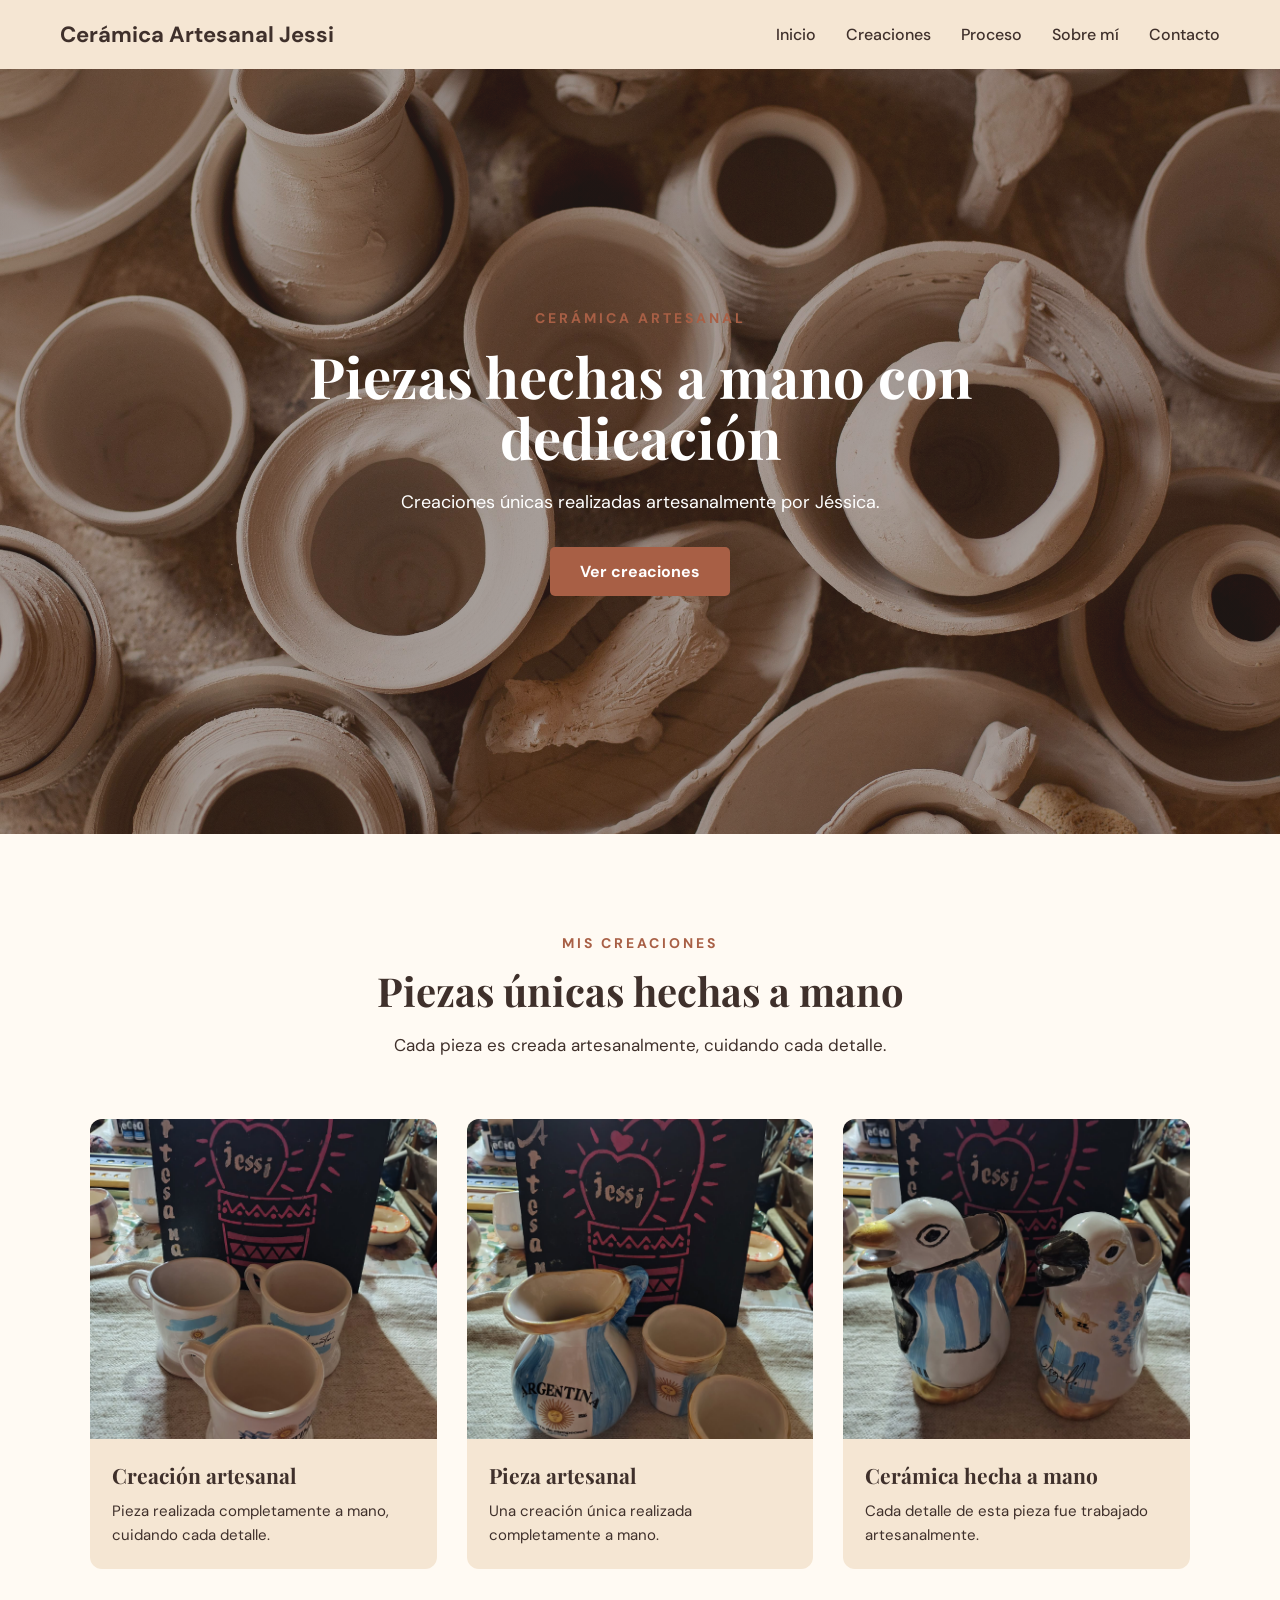
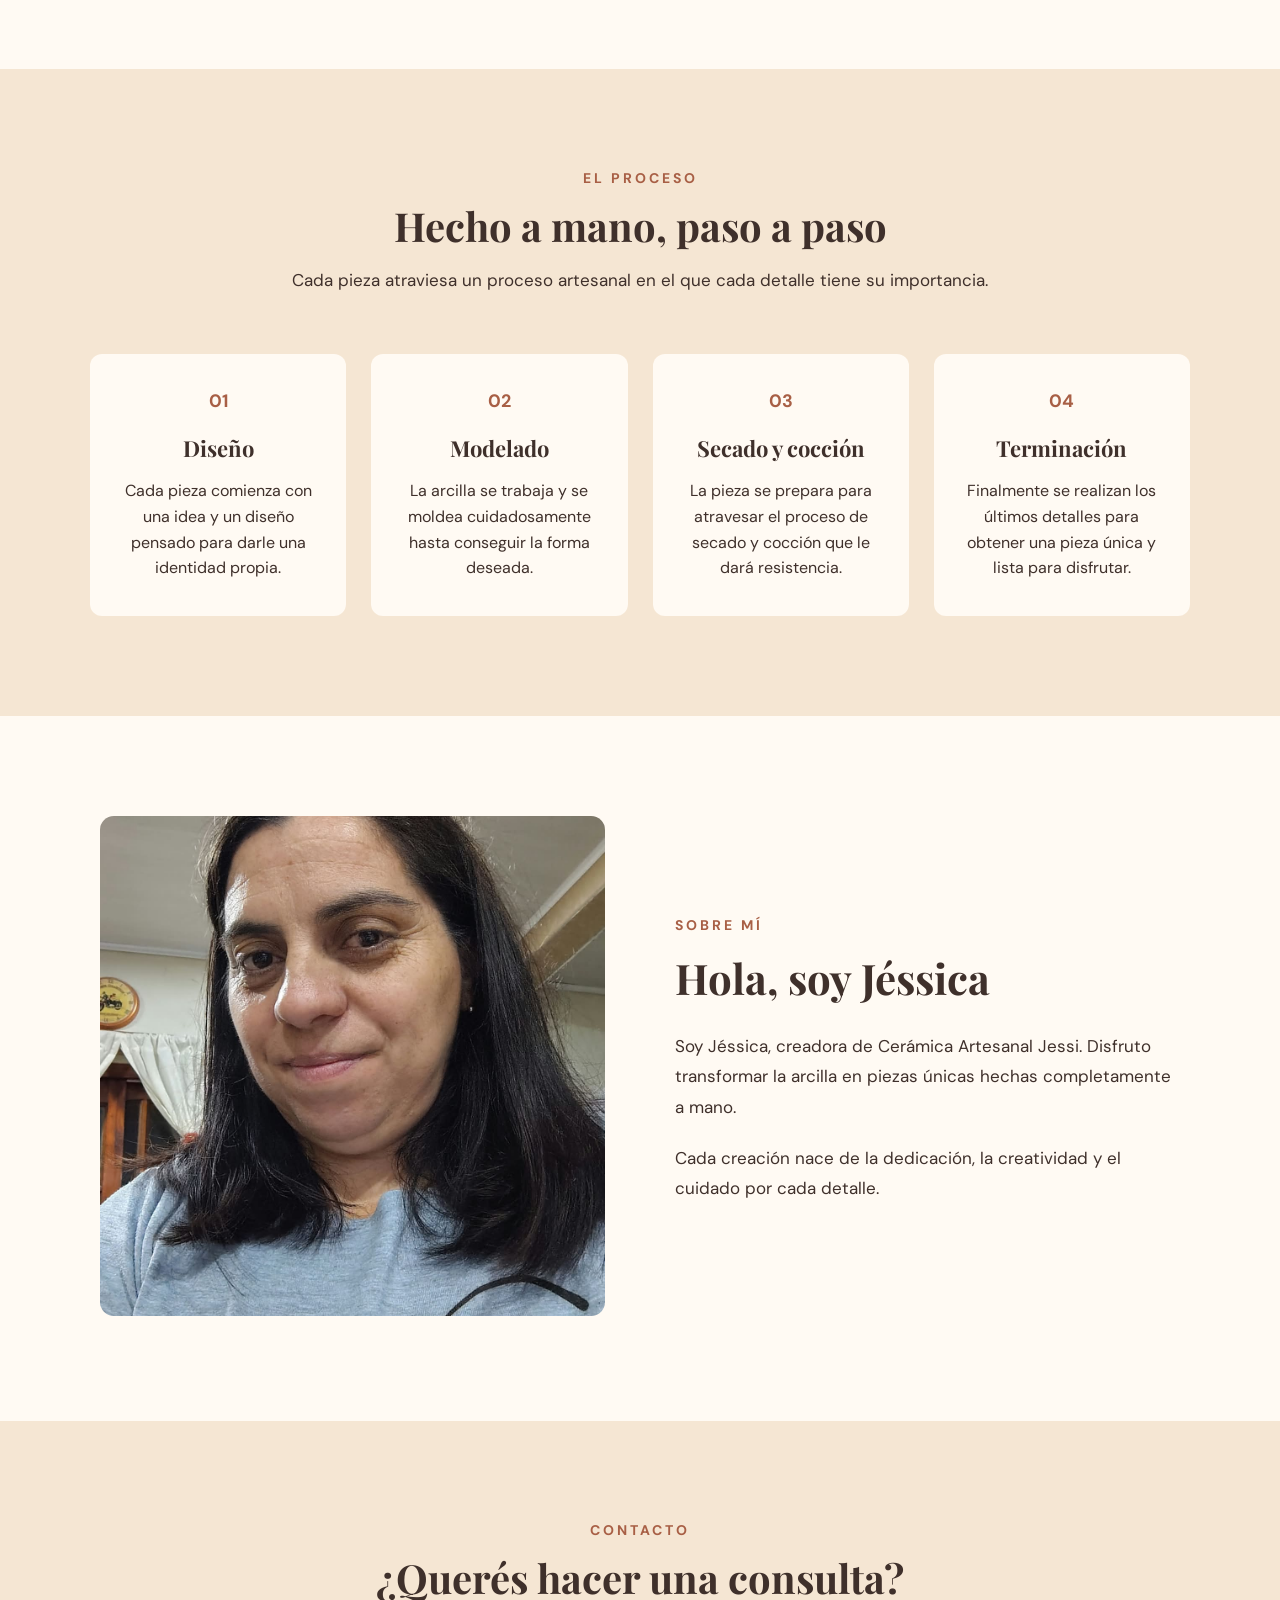
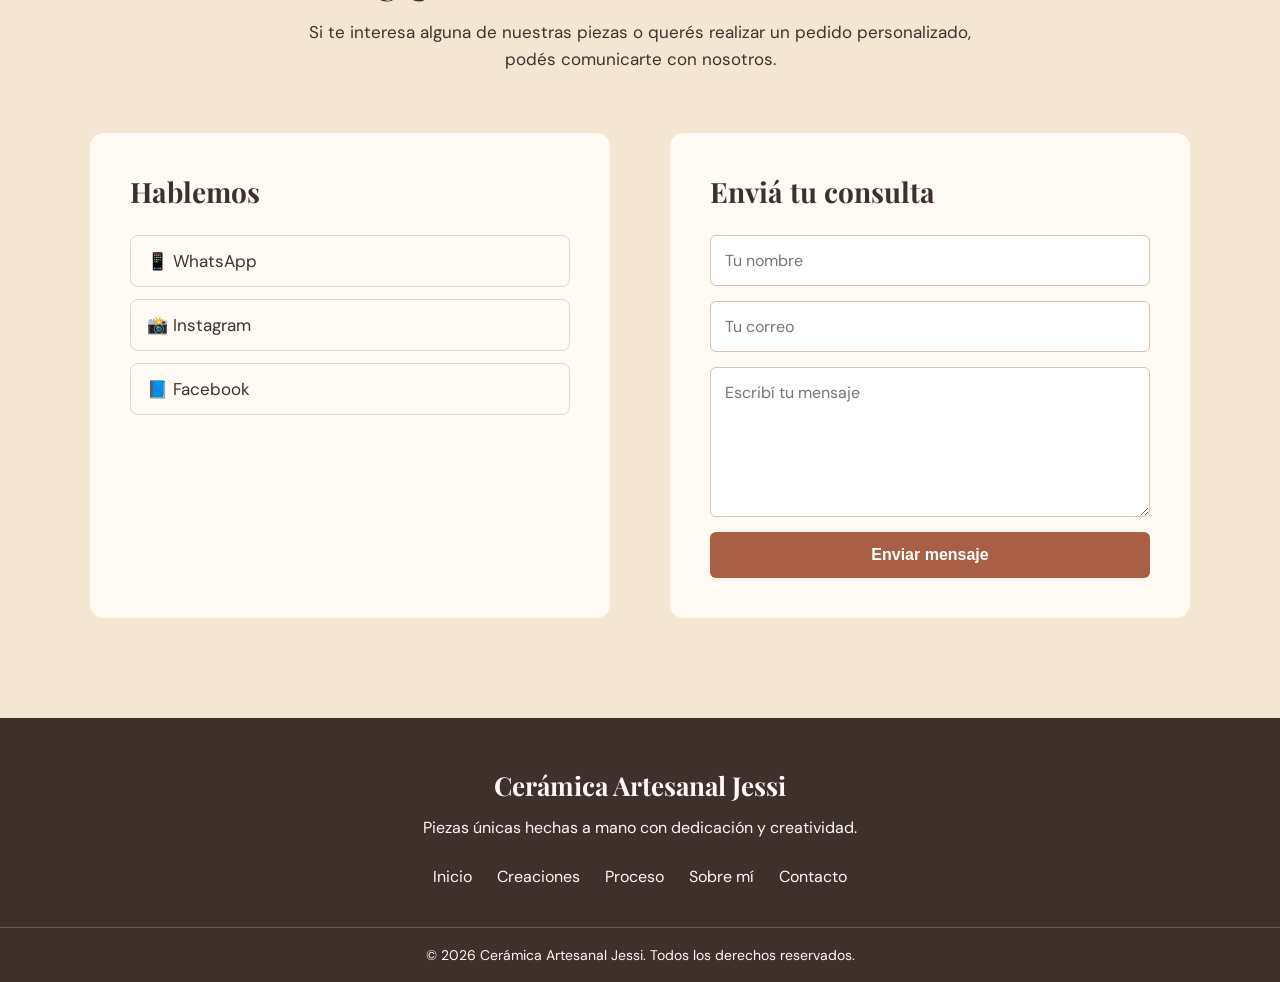
==== index.html @ 4b943cff "Primer commit: Estructura inicial del proyecto" ====
<!DOCTYPE html>
<html lang="es">
<head>
    <meta charset="UTF-8">
    <meta name="viewport" content="width=device-width, initial-scale=1.0">
    <title>Cerámica Artesanal Jessi</title>
    <link rel="preconnect" href="https://fonts.googleapis.com">
    <link rel="preconnect" href="https://fonts.gstatic.com" crossorigin>
    <link href="https://fonts.googleapis.com/css2?family=DM+Sans:wght@400;500;600;700&family=Playfair+Display:wght@500;600;700&display=swap" rel="stylesheet">
    <link rel="stylesheet" href="css/style.css">
</head>

<body>
    <nav>
    <div class="logo">
        Cerámica Artesanal Jessi
    </div>

    <button class="menu-toggle" aria-label="Abrir menú">
    ☰
</button>

    <ul>
        <li><a href="#inicio">Inicio</a></li>
        <li><a href="#creaciones">Creaciones</a></li>
        <li><a href="#proceso">Proceso</a></li>
        <li><a href="#sobre-mi">Sobre mí</a></li>
        <li><a href="#contacto">Contacto</a></li>
    </ul>
</nav>

<section id="inicio" class="hero">

    <div class="hero-contenido">
        <p class="subtitulo">CERÁMICA ARTESANAL</p>

        <h1>Piezas hechas a mano con dedicación</h1>

        <p>
            Creaciones únicas realizadas artesanalmente por Jéssica.
        </p>

        <a href="creaciones.html" class="boton">Ver creaciones</a>
    </div>

</section>


<section id="creaciones" class="creaciones">

    <div class="seccion-titulo">
        <p class="subtitulo">MIS CREACIONES</p>
        <h2>Piezas únicas hechas a mano</h2>
        <p>
            Cada pieza es creada artesanalmente, cuidando cada detalle.
        </p>
    </div>

    <div class="galeria">

        <div class="pieza">
            <img src="img/pieza1.jpg" alt="Creación artesanal de cerámica">

        <div class="pieza-info">
            <h3>Creación artesanal</h3>

            <p>
                Pieza realizada completamente a mano,
                cuidando cada detalle.
            </p>
        </div>
    </div>

        <div class="pieza">
            <img src="img/pieza2.jpg" alt="Pieza de cerámica artesanal">

        <div class="pieza-info">
            <h3>Pieza artesanal</h3>

            <p>
                Una creación única realizada completamente a mano.
            </p>
        </div>
    </div>

        <div class="pieza">
            <img src="img/pieza3.jpg" alt="Cerámica hecha a mano">

        <div class="pieza-info">
            <h3>Cerámica hecha a mano</h3>

            <p>
                Cada detalle de esta pieza fue trabajado artesanalmente.
            </p>
        </div>
    </div>

</section>


<section id="proceso" class="proceso">

    <div class="seccion-titulo">
        <p class="subtitulo">EL PROCESO</p>
        <h2>Hecho a mano, paso a paso</h2>
        <p>
            Cada pieza atraviesa un proceso artesanal en el que
            cada detalle tiene su importancia.
        </p>
    </div>

    <div class="pasos">

        <div class="paso">
            <span>01</span>
            <h3>Diseño</h3>
            <p>
                Cada pieza comienza con una idea y un diseño pensado
                para darle una identidad propia.
            </p>
        </div>

        <div class="paso">
            <span>02</span>
            <h3>Modelado</h3>
            <p>
                La arcilla se trabaja y se moldea cuidadosamente
                hasta conseguir la forma deseada.
            </p>
        </div>

        <div class="paso">
            <span>03</span>
            <h3>Secado y cocción</h3>
            <p>
                La pieza se prepara para atravesar el proceso de
                secado y cocción que le dará resistencia.
            </p>
        </div>

        <div class="paso">
            <span>04</span>
            <h3>Terminación</h3>
            <p>
                Finalmente se realizan los últimos detalles para
                obtener una pieza única y lista para disfrutar.
            </p>
        </div>

    </div>

</section>


<section id="sobre-mi" class="sobre-mi">

    <div class="sobre-mi-imagen">
        <img src="img/perfil-jessica.jpg" alt="Jéssica, creadora de Cerámica Artesanal Jessi">
    </div>

    <div class="sobre-mi-contenido">
        <p class="subtitulo">SOBRE MÍ</p>

        <h2>Hola, soy Jéssica</h2>

        <p>
            Soy Jéssica, creadora de Cerámica Artesanal Jessi.
            Disfruto transformar la arcilla en piezas únicas hechas
            completamente a mano.
        </p>

        <p>
            Cada creación nace de la dedicación, la creatividad y
            el cuidado por cada detalle.
        </p>
    </div>

</section>


<section id="contacto" class="contacto">

<div class="seccion-titulo">
    <p class="subtitulo">CONTACTO</p>

    <h2>¿Querés hacer una consulta?</h2>

    <p>
        Si te interesa alguna de nuestras piezas o querés
        realizar un pedido personalizado, podés comunicarte
        con nosotros.
    </p>
</div>

<div class="contacto-contenido">

    <div class="contacto-info">

        <h3>Hablemos</h3>

        <a href="https://wa.me/541155888108" target="_blank" class="contacto-enlace">
        📱 WhatsApp
    </a>

    <a href="https://www.instagram.com/ceramica_artesanal_jessi/" target="_blank" class="contacto-enlace">
        📸 Instagram
    </a>

    <a href="https://www.facebook.com/jessica.romero.37604303" target="_blank" class="contacto-enlace">
        📘 Facebook
    </a>
</div>

    <div class="contacto-formulario">

        <h3>Enviá tu consulta</h3>

        <form id="formulario-contacto">

        <input
            type="text"
            id="nombre"
            placeholder="Tu nombre"
            required
        >

        <input
            type="email"
            id="correo"
            placeholder="Tu correo"
            required
        >

        <textarea
            id="mensaje"
            placeholder="Escribí tu mensaje"
            required
        ></textarea>

        <button type="submit">Enviar mensaje</button>

    </form>

    </div>

</div>

</section>


<footer>

<div class="footer-contenido">

    <h3>Cerámica Artesanal Jessi</h3>

    <p>
        Piezas únicas hechas a mano con dedicación y creatividad.
    </p>

    <div class="footer-links">
    <a href="#inicio">Inicio</a>
    <a href="#creaciones">Creaciones</a>
    <a href="#proceso">Proceso</a>
    <a href="#sobre-mi">Sobre mí</a>
    <a href="#contacto">Contacto</a>
    </div>


</div>

<div class="footer-final">
    <p>© 2026 Cerámica Artesanal Jessi. Todos los derechos reservados.</p>
</div>

</footer>

<script src="js/script.js"></script>

</body>
</html>
---- css/style.css ----
* {
  margin: 0;
  padding: 0;
  box-sizing: border-box;
  }

html {
scroll-behavior: smooth;
}

body {
font-family: "DM Sans", sans-serif;
h1,
h2,
h3 {
    font-family: "Playfair Display", serif;
}
background-color: #FFFAF3;
color: #3F302B;
}

nav {
width: 100%;
padding: 20px 60px;

display: flex;
justify-content: space-between;
align-items: center;

background-color: #F5E6D3;

}

.logo {
font-size: 22px;
font-weight: bold;
}

nav ul {
display: flex;
gap: 30px;
list-style: none;
}

nav a {
text-decoration: none;
color: #3F302B;
font-weight: 500;
}

nav a:hover {
color: #A85F45;
}

.hero {
min-height: 85vh;

display: flex;
align-items: center;
justify-content: center;

text-align: center;

padding: 40px 20px;

background-color: #F5E6D3;

background-image: linear-gradient(
rgba(63, 48, 43, 0.45),
rgba(63, 48, 43, 0.45)
), url("../img/hero.jpg");

background-size: cover;
background-position: center;
background-repeat: no-repeat;

color: white;


}

.hero-contenido {
max-width: 750px;
}

.hero .subtitulo {
font-size: 14px;
letter-spacing: 3px;
font-weight: bold;
color: #A85F45;
margin-bottom: 15px;
}

.hero h1 {
font-size: 56px;
line-height: 1.1;
margin-bottom: 20px;
}

.hero p {
font-size: 18px;
line-height: 1.6;
margin-bottom: 30px;
}

.boton {
    display: inline-block;

    padding: 14px 30px;

    background-color: #A85F45;
    color: white;

    text-decoration: none;
    font-weight: bold;

    border-radius: 5px;

    transition: transform 0.3s ease, background-color 0.3s ease;
}

.boton:hover {
    background-color: #6F5145;
    transform: translateY(-3px);
}

.boton:hover {
background-color: #6F5145;
}

.creaciones {
padding: 100px 60px;
background-color: #FFFAF3;
}

.seccion-titulo {
text-align: center;
max-width: 700px;
margin: 0 auto 60px;
}

.seccion-titulo .subtitulo {
font-size: 14px;
letter-spacing: 3px;
font-weight: bold;
color: #A85F45;
margin-bottom: 12px;
}

.seccion-titulo h2 {
font-size: 40px;
margin-bottom: 15px;
}

.seccion-titulo > p:last-child {
font-size: 17px;
line-height: 1.6;
}

.galeria {
display: grid;
grid-template-columns: repeat(3, 1fr);
gap: 30px;
max-width: 1100px;
margin: 0 auto;
}

.pieza {
    background-color: #F5E6D3;
    border-radius: 12px;
    overflow: hidden;
    transition: transform 0.3s ease, box-shadow 0.3s ease;
}

.pieza:hover {
    transform: translateY(-8px);
    box-shadow: 0 15px 30px rgba(63, 48, 43, 0.15);
}

.pieza img {
    width: 100%;
    height: 320px;
    object-fit: cover;
    display: block;
    transition: transform 0.5s ease;
}

.pieza:hover img {
    transform: scale(1.05);
}

.pieza-info {
    padding: 22px;
}

.pieza-info h3 {
    font-size: 21px;
    margin-bottom: 10px;
}

.pieza-info p {
    font-size: 15px;
    line-height: 1.6;
    margin: 0;
}

.proceso {
padding: 100px 60px;
background-color: #F5E6D3;
}

.pasos {
max-width: 1100px;
margin: 0 auto;

display: grid;
grid-template-columns: repeat(4, 1fr);
gap: 25px;

}

.paso {
background-color: #FFFAF3;
padding: 35px 25px;
border-radius: 12px;

text-align: center;

transition: transform 0.3s ease;

}

.paso:hover {
transform: translateY(-8px);
}

.paso span {
display: block;

font-size: 18px;
font-weight: bold;

color: #A85F45;

margin-bottom: 20px;

}

.paso h3 {
font-size: 22px;
margin-bottom: 15px;
}

.paso p {
font-size: 16px;
line-height: 1.6;
}

.sobre-mi {
padding: 100px 60px;

display: grid;
grid-template-columns: 1fr 1fr;
gap: 70px;

align-items: center;

max-width: 1200px;
margin: 0 auto;

}

.sobre-mi-imagen img {
width: 100%;
height: 500px;

object-fit: cover;

border-radius: 14px;

}

.sobre-mi-contenido {
max-width: 550px;
}

.sobre-mi-contenido .subtitulo {
font-size: 14px;
letter-spacing: 3px;
font-weight: bold;
color: #A85F45;

margin-bottom: 12px;

}

.sobre-mi-contenido h2 {
font-size: 42px;
margin-bottom: 25px;
}

.sobre-mi-contenido p {
font-size: 17px;
line-height: 1.8;
margin-bottom: 20px;
}

.contacto {
padding: 100px 60px;
background-color: #F5E6D3;
}

.contacto-contenido {
max-width: 1100px;
margin: 0 auto;

display: grid;
grid-template-columns: 1fr 1fr;
gap: 60px;

}

.contacto-info,
.contacto-formulario {
background-color: #FFFAF3;
padding: 40px;
border-radius: 14px;
}

.contacto-info h3,
.contacto-formulario h3 {
font-size: 28px;
margin-bottom: 25px;
}

.contacto-info p {
font-size: 17px;
margin-bottom: 18px;
}

.contacto-formulario form {
display: flex;
flex-direction: column;
gap: 15px;
}

.contacto-formulario input,
.contacto-formulario textarea {
width: 100%;
padding: 14px;

border: 1px solid #D8C2AD;
border-radius: 6px;

font-family: inherit;
font-size: 16px;

background-color: white;

}

.contacto-formulario textarea {
min-height: 150px;
resize: vertical;
}

.contacto-formulario button {
padding: 14px;

border: none;
border-radius: 6px;

background-color: #A85F45;
color: white;

font-size: 16px;
font-weight: bold;

cursor: pointer;

transition: 0.3s;

}

.contacto-formulario button:hover {
background-color: #6F5145;
}

.contacto-enlace {
    display: block;

    padding: 14px 16px;
    margin-bottom: 12px;

    border: 1px solid #E5D5C5;
    border-radius: 8px;

    color: #3F302B;
    text-decoration: none;
    font-size: 17px;

    transition: transform 0.3s ease, background-color 0.3s ease;
}

.contacto-enlace:hover {
    background-color: #F5E6D3;
    transform: translateX(5px);
}

.contacto-formulario input:focus,
.contacto-formulario textarea:focus {
    outline: none;
    border-color: #A85F45;
    box-shadow: 0 0 0 3px rgba(168, 95, 69, 0.12);
}

.contacto-formulario button {
    width: 100%;
}

footer {
background-color: #3F302B;
color: #FFFAF3;
padding-top: 50px;
}

.footer-contenido {
max-width: 1100px;
margin: 0 auto;
padding: 0 30px 40px;

text-align: center;

}

.footer-contenido h3 {
font-size: 26px;
margin-bottom: 12px;
}

.footer-contenido > p {
font-size: 16px;
line-height: 1.6;
margin-bottom: 25px;
}

.footer-links {
display: flex;
justify-content: center;
gap: 25px;
flex-wrap: wrap;
}

.footer-links a {
color: #FFFAF3;
text-decoration: none;
transition: 0.3s;
}

.footer-links a:hover {
color: #D8A18B;
}

.footer-final {
text-align: center;
padding: 18px;
border-top: 1px solid rgba(255, 250, 243, 0.2);
}

.footer-final p {
font-size: 14px;
}

.visor {
    position: fixed;
    top: 0;
    left: 0;

    width: 100%;
    height: 100%;

    background-color: rgba(0, 0, 0, 0.85);

    display: flex;
    align-items: center;
    justify-content: center;

    padding: 40px;

    z-index: 9999;

    cursor: pointer;
}

.visor img {
    max-width: 90%;
    max-height: 90%;

    object-fit: contain;

    border-radius: 10px;
}

/* ==============================
   RESPONSIVE
   ============================== */

@media (max-width: 900px) {

    nav {
        padding: 20px 30px;
    }

    nav ul {
        gap: 18px;
    }

    .categorias-creaciones {
    grid-template-columns: 1fr;
}

    .galeria {
        grid-template-columns: repeat(2, 1fr);
    }

    .pasos {
        grid-template-columns: repeat(2, 1fr);
    }

    .sobre-mi {
        grid-template-columns: 1fr;
        gap: 40px;
    }

    .sobre-mi-imagen img {
        height: 400px;
    }

    .contacto-contenido {
        grid-template-columns: 1fr;
    }

}

.menu-toggle {
    display: none;
}

@media (max-width: 600px) {

    nav {
    display: flex;
    flex-wrap: wrap;
    flex-direction: row;

    justify-content: space-between;
    align-items: center;

    gap: 0;

    padding: 20px;
}

nav ul {
    display: none;

    width: 100%;

    flex-direction: column;
    align-items: center;

    gap: 18px;

    padding-top: 20px;
}

nav ul.menu-abierto {
    display: flex;
}

    nav a {
        font-size: 14px;
    }

    .logo {
    font-size: 18px;
    white-space: nowrap;
    }

    .hero {
        min-height: 80vh;
        padding: 30px 20px;
    }

    .hero h1 {
        font-size: 40px;
    }

    .hero p {
        font-size: 16px;
    }

    .creaciones,
    .proceso,
    .sobre-mi,
    .contacto {
        padding: 70px 20px;
    }

    .seccion-titulo h2 {
        font-size: 32px;
    }

    .galeria {
        grid-template-columns: 1fr;
    }

    .pasos {
        grid-template-columns: 1fr;
    }

    .pieza img {
        height: 280px;
    }

    .sobre-mi-imagen img {
        height: 350px;
    }

    .contacto-info,
    .contacto-formulario {
        padding: 30px 25px;
    }

    .footer-links {
        gap: 15px;
    }

    .menu-toggle {
    display: block;

    background: none;
    border: none;

    font-size: 28px;
    color: #3F302B;

    cursor: pointer;
    }

    .menu-toggle {
    display: block;
}

    .creaciones-principal {
    padding: 70px 20px;
}

.categoria-imagen {
    height: 240px;
}

.categoria-contenido h2 {
    font-size: 24px;
}

}

.pieza,
.paso,
.sobre-mi-imagen,
.sobre-mi-contenido,
.contacto-info,
.contacto-formulario {
    opacity: 0;
    transform: translateY(30px);
    transition: opacity 0.7s ease, transform 0.7s ease;
}

.mostrar {
    opacity: 1;
    transform: translateY(0);
}

.hero-contenido {
    animation: aparecerHero 1s ease-out;
}

@keyframes aparecerHero {
    from {
        opacity: 0;
        transform: translateY(25px);
    }

    to {
        opacity: 1;
        transform: translateY(0);
    }
}

/* ==============================
   PÁGINA DE CREACIONES
   ============================== */

.creaciones-principal {
    padding: 100px 60px;
    min-height: 70vh;
}

.categorias-creaciones {
    max-width: 1100px;
    margin: 0 auto;

    display: grid;
    grid-template-columns: repeat(2, 1fr);
    gap: 30px;
}

.categoria-creacion {
    display: flex;
    flex-direction: column;

    background-color: #F5E6D3;

    border-radius: 14px;
    overflow: hidden;

    text-decoration: none;
    color: #3F302B;

    transition: transform 0.3s ease, box-shadow 0.3s ease;
}

.categoria-creacion:hover {
    transform: translateY(-8px);
    box-shadow: 0 15px 30px rgba(63, 48, 43, 0.15);
}

.categoria-imagen {
    width: 100%;
    height: 280px;
    overflow: hidden;
}

.categoria-imagen img {
    width: 100%;
    height: 100%;

    object-fit: cover;

    display: block;

    transition: transform 0.5s ease;
}

.categoria-creacion:hover .categoria-imagen img {
    transform: scale(1.05);
}

.categoria-contenido {
    padding: 25px;
}

.categoria-contenido h2 {
    font-size: 28px;
    margin-bottom: 12px;
}

.categoria-contenido p {
    font-size: 16px;
    line-height: 1.6;
    margin-bottom: 18px;
}

.categoria-contenido span {
    font-size: 15px;
    font-weight: bold;
    color: #A85F45;
}
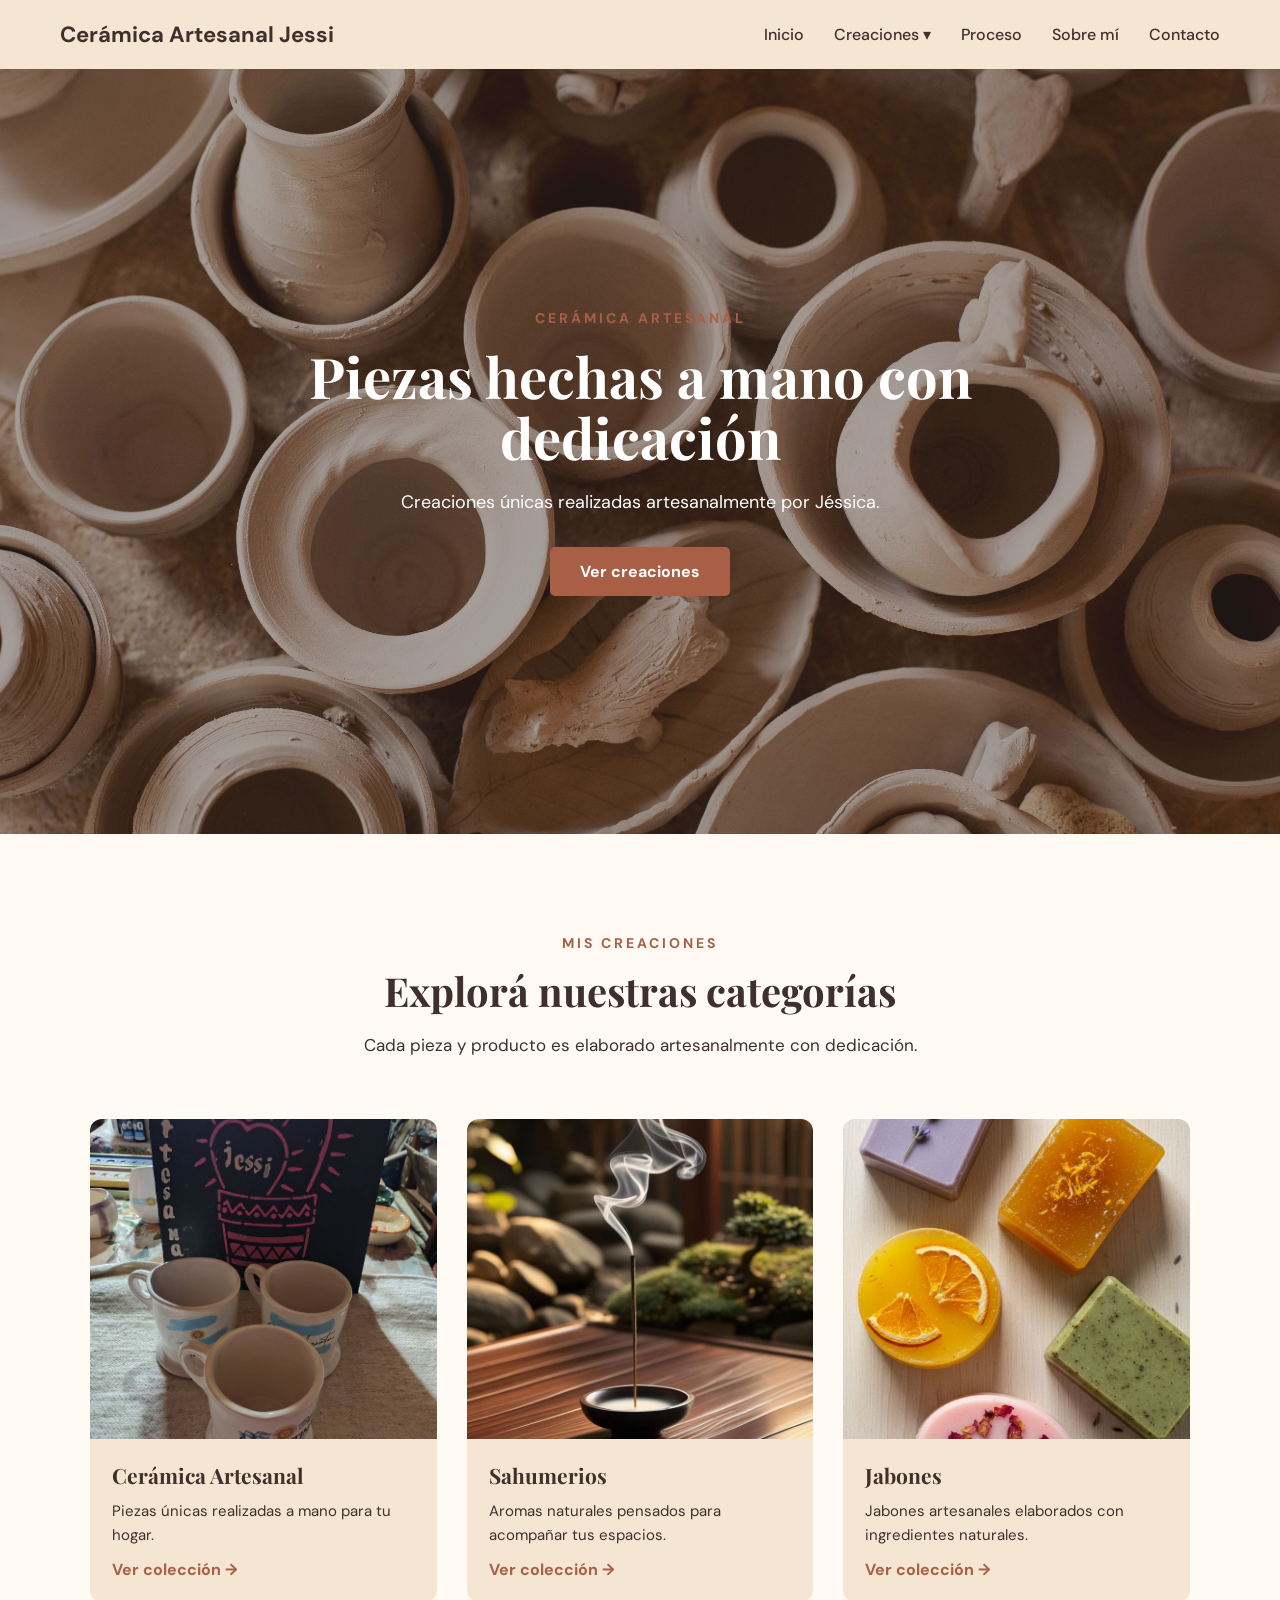
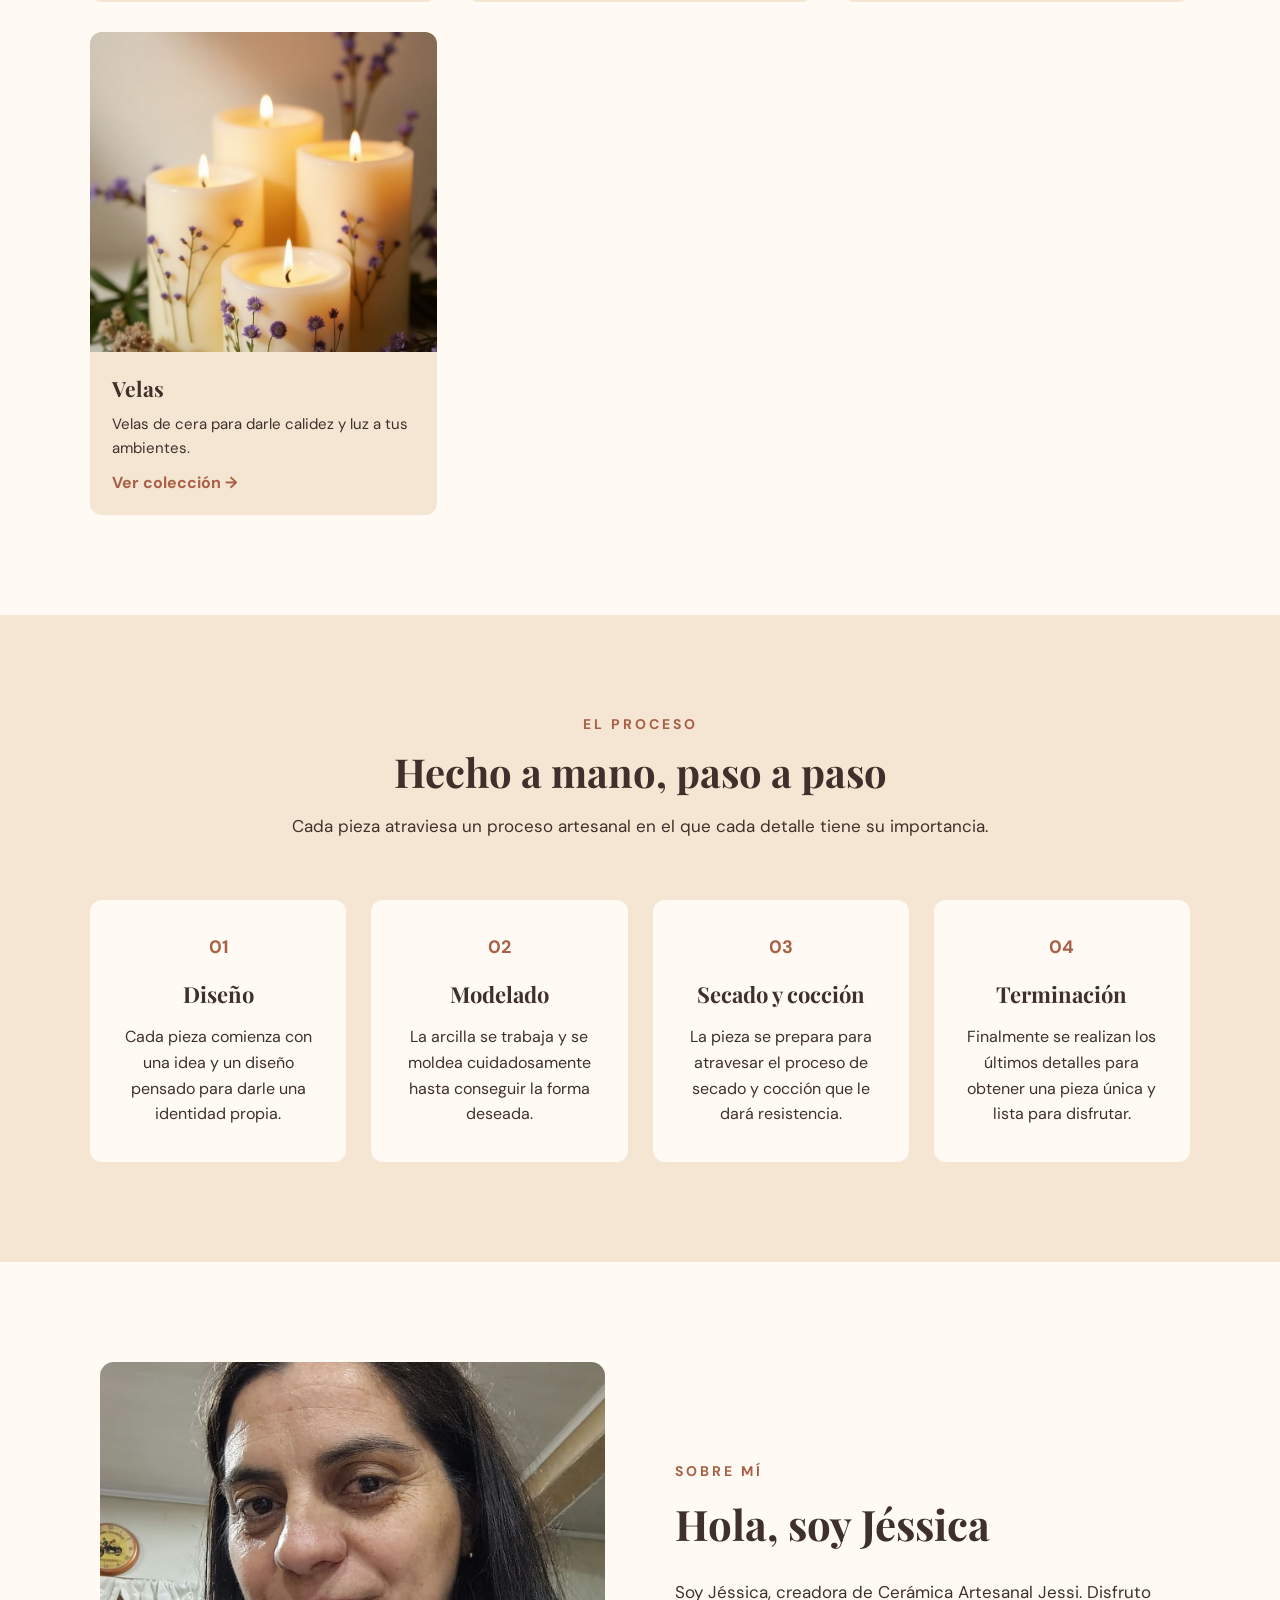
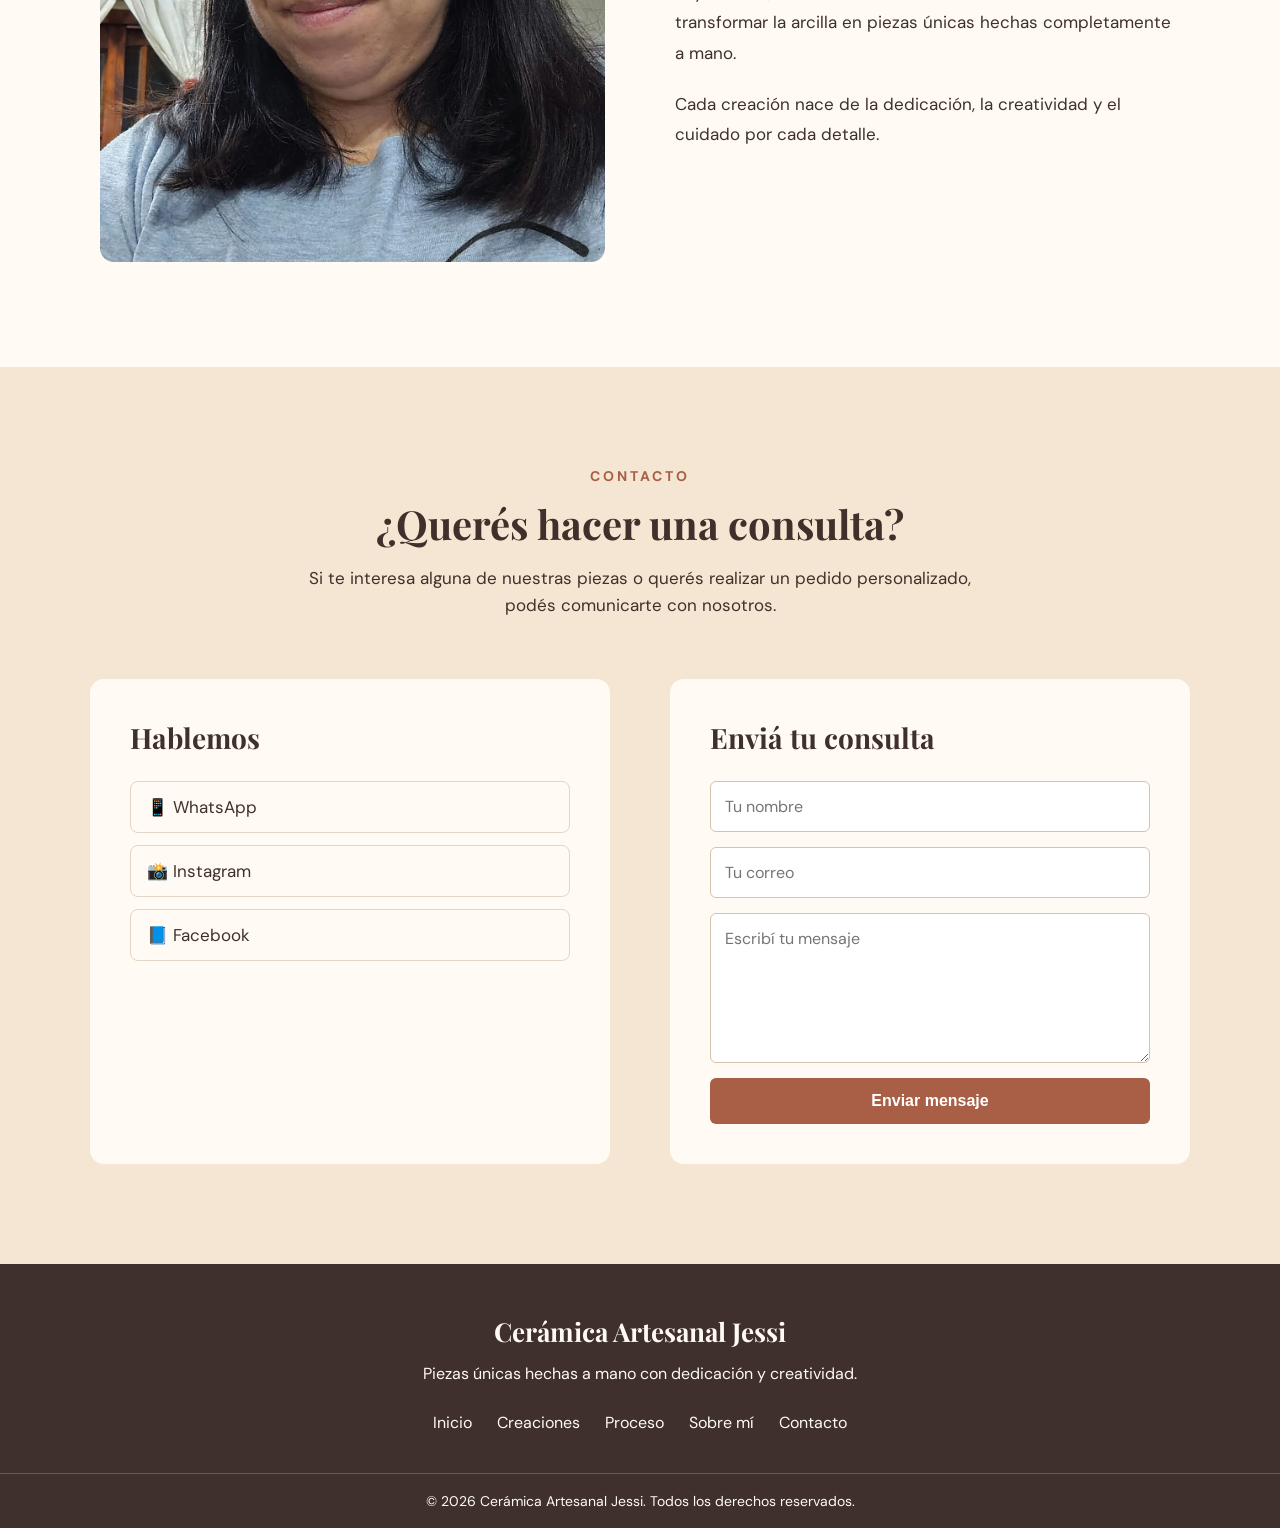
==== commit cd35baf6: "Agregado menu desplegable de creaciones y categorias" ====
--- a/index.html
+++ b/index.html
@@ -17,12 +17,20 @@
     </div>
 
     <button class="menu-toggle" aria-label="Abrir menú">
-    ☰
-</button>
+        ☰
+    </button>
 
     <ul>
         <li><a href="#inicio">Inicio</a></li>
-        <li><a href="#creaciones">Creaciones</a></li>
+        <li class="dropdown">
+            <a href="creaciones.html" class="dropdown-link">Creaciones ▾</a>
+            <ul class="dropdown-menu">
+                <li><a href="ceramica.html">Cerámica</a></li>
+                <li><a href="sahumerios.html">Sahumerios</a></li>
+                <li><a href="jabones.html">Jabones</a></li>
+                <li><a href="velas.html">Velas</a></li>
+            </ul>
+        </li>
         <li><a href="#proceso">Proceso</a></li>
         <li><a href="#sobre-mi">Sobre mí</a></li>
         <li><a href="#contacto">Contacto</a></li>
@@ -50,49 +58,50 @@
 
     <div class="seccion-titulo">
         <p class="subtitulo">MIS CREACIONES</p>
-        <h2>Piezas únicas hechas a mano</h2>
-        <p>
-            Cada pieza es creada artesanalmente, cuidando cada detalle.
+        <h2>Explorá nuestras categorías</h2>
+        <p>
+            Cada pieza y producto es elaborado artesanalmente con dedicación.
         </p>
     </div>
 
     <div class="galeria">
 
         <div class="pieza">
-            <img src="img/pieza1.jpg" alt="Creación artesanal de cerámica">
-
-        <div class="pieza-info">
-            <h3>Creación artesanal</h3>
-
-            <p>
-                Pieza realizada completamente a mano,
-                cuidando cada detalle.
-            </p>
-        </div>
-    </div>
-
-        <div class="pieza">
-            <img src="img/pieza2.jpg" alt="Pieza de cerámica artesanal">
-
-        <div class="pieza-info">
-            <h3>Pieza artesanal</h3>
-
-            <p>
-                Una creación única realizada completamente a mano.
-            </p>
-        </div>
-    </div>
-
-        <div class="pieza">
-            <img src="img/pieza3.jpg" alt="Cerámica hecha a mano">
-
-        <div class="pieza-info">
-            <h3>Cerámica hecha a mano</h3>
-
-            <p>
-                Cada detalle de esta pieza fue trabajado artesanalmente.
-            </p>
-        </div>
+            <img src="img/pieza1.jpg" alt="Cerámica Artesanal">
+            <div class="pieza-info">
+                <h3>Cerámica Artesanal</h3>
+                <p>Piezas únicas realizadas a mano para tu hogar.</p>
+                <a href="ceramica.html" class="boton-categoria">Ver colección →</a>
+            </div>
+        </div>
+
+        <div class="pieza">
+            <img src="img/sahumerio1.jpg" alt="Sahumerios Artesanales">
+            <div class="pieza-info">
+                <h3>Sahumerios</h3>
+                <p>Aromas naturales pensados para acompañar tus espacios.</p>
+                <a href="sahumerios.html" class="boton-categoria">Ver colección →</a>
+            </div>
+        </div>
+
+        <div class="pieza">
+            <img src="img/jabon1.jpg" alt="Jabones Artesanales">
+            <div class="pieza-info">
+                <h3>Jabones</h3>
+                <p>Jabones artesanales elaborados con ingredientes naturales.</p>
+                <a href="jabones.html" class="boton-categoria">Ver colección →</a>
+            </div>
+        </div>
+
+        <div class="pieza">
+            <img src="img/vela1.jpg" alt="Velas Artesanales">
+            <div class="pieza-info">
+                <h3>Velas</h3>
+                <p>Velas de cera para darle calidez y luz a tus ambientes.</p>
+                <a href="velas.html" class="boton-categoria">Ver colección →</a>
+            </div>
+        </div>
+
     </div>
 
 </section>
--- a/css/style.css
+++ b/css/style.css
@@ -776,4 +776,63 @@
     font-size: 15px;
     font-weight: bold;
     color: #A85F45;
+}
+
+/* ==============================
+   MENÚ DESPLEGABLE (DROPDOWN)
+   ============================== */
+
+nav ul li.dropdown {
+    position: relative;
+}
+
+.dropdown-menu {
+    display: none;
+    position: absolute;
+    top: 100%;
+    left: 0;
+    background-color: #F5E6D3;
+    min-width: 170px;
+    box-shadow: 0 8px 16px rgba(63, 48, 43, 0.15);
+    border-radius: 8px;
+    padding: 10px 0;
+    z-index: 1000;
+    flex-direction: column;
+    gap: 0;
+}
+
+.dropdown-menu li {
+    width: 100%;
+}
+
+.dropdown-menu a {
+    display: block;
+    padding: 10px 20px;
+    font-size: 15px;
+    color: #3F302B;
+    transition: background-color 0.2s ease, color 0.2s ease;
+}
+
+.dropdown-menu a:hover {
+    background-color: #EBD5C1;
+    color: #A85F45;
+}
+
+/* Mostrar menú al pasar el mouse (en desktop) */
+nav ul li.dropdown:hover .dropdown-menu {
+    display: flex;
+}
+
+/* Botón ver colección dentro de tarjetas */
+.boton-categoria {
+    display: inline-block;
+    margin-top: 12px;
+    color: #A85F45;
+    font-weight: bold;
+    text-decoration: none;
+    transition: color 0.3s ease;
+}
+
+.boton-categoria:hover {
+    color: #6F5145;
 }
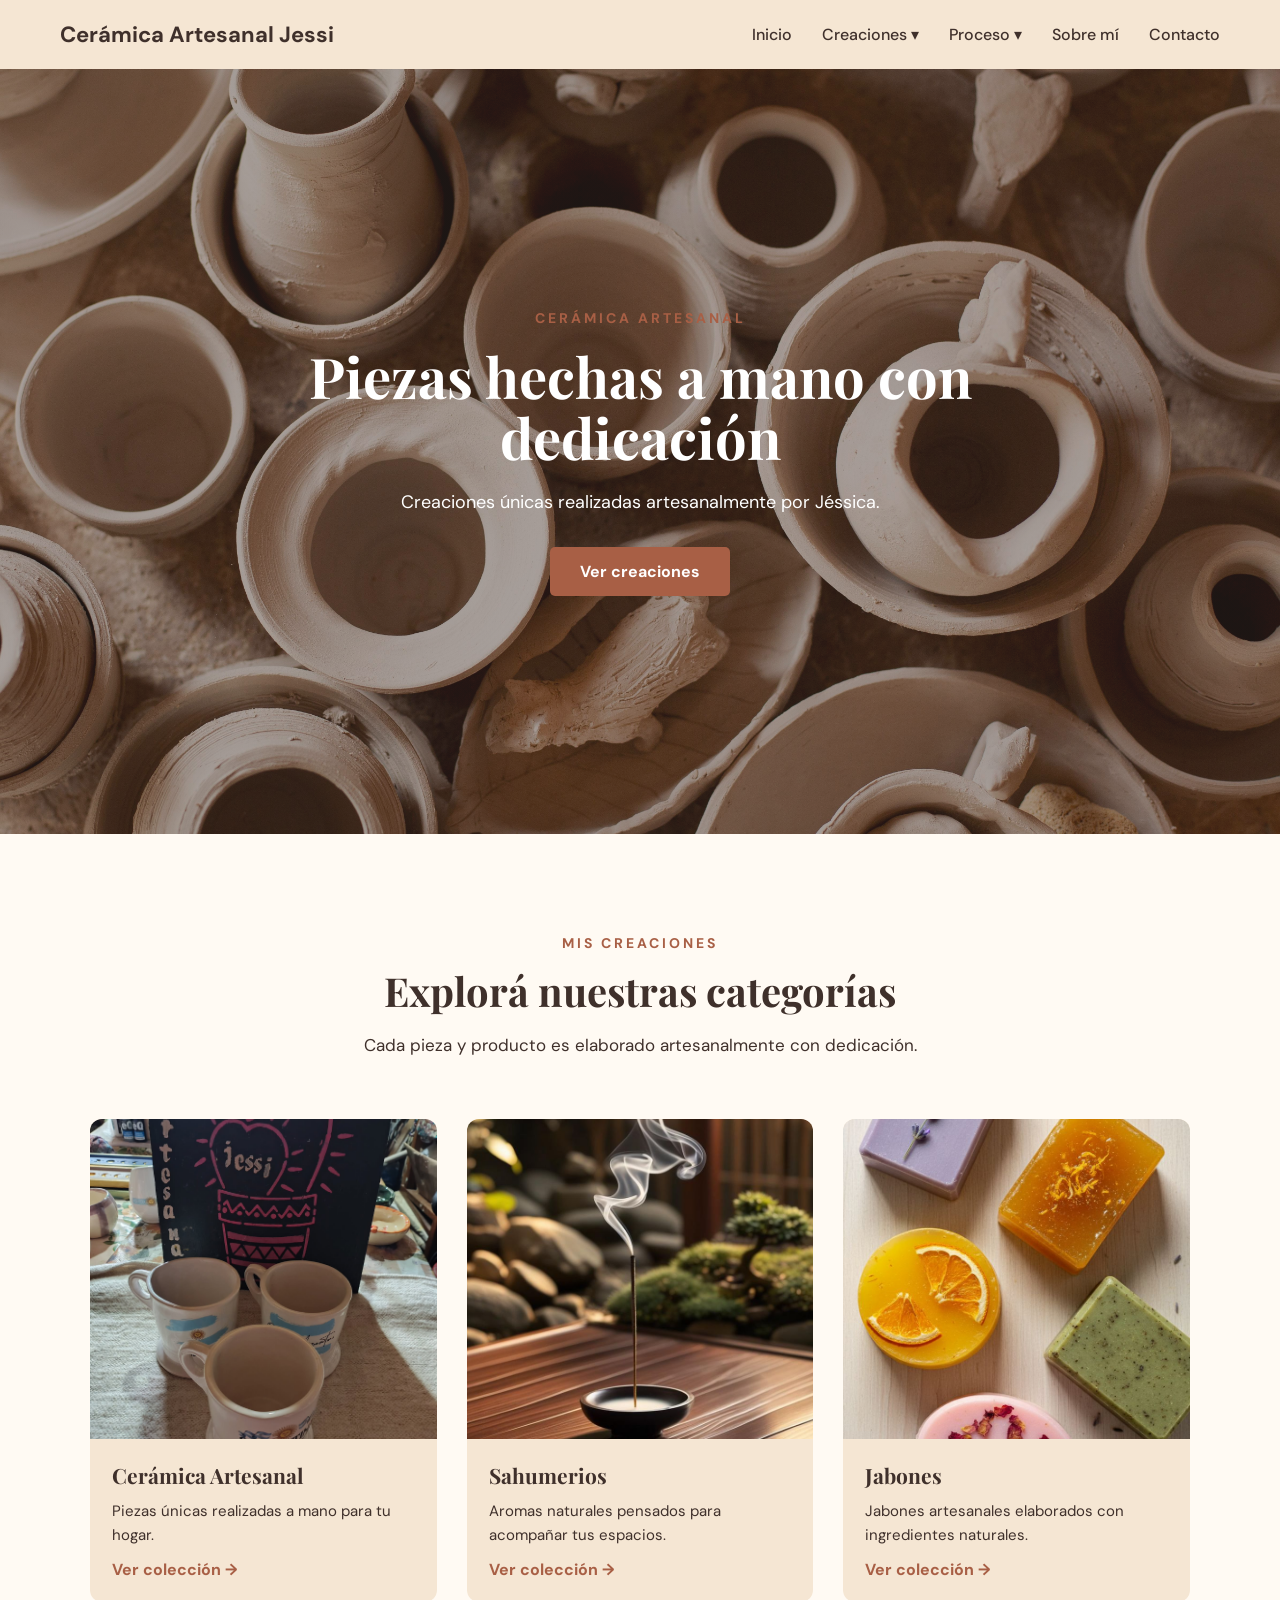
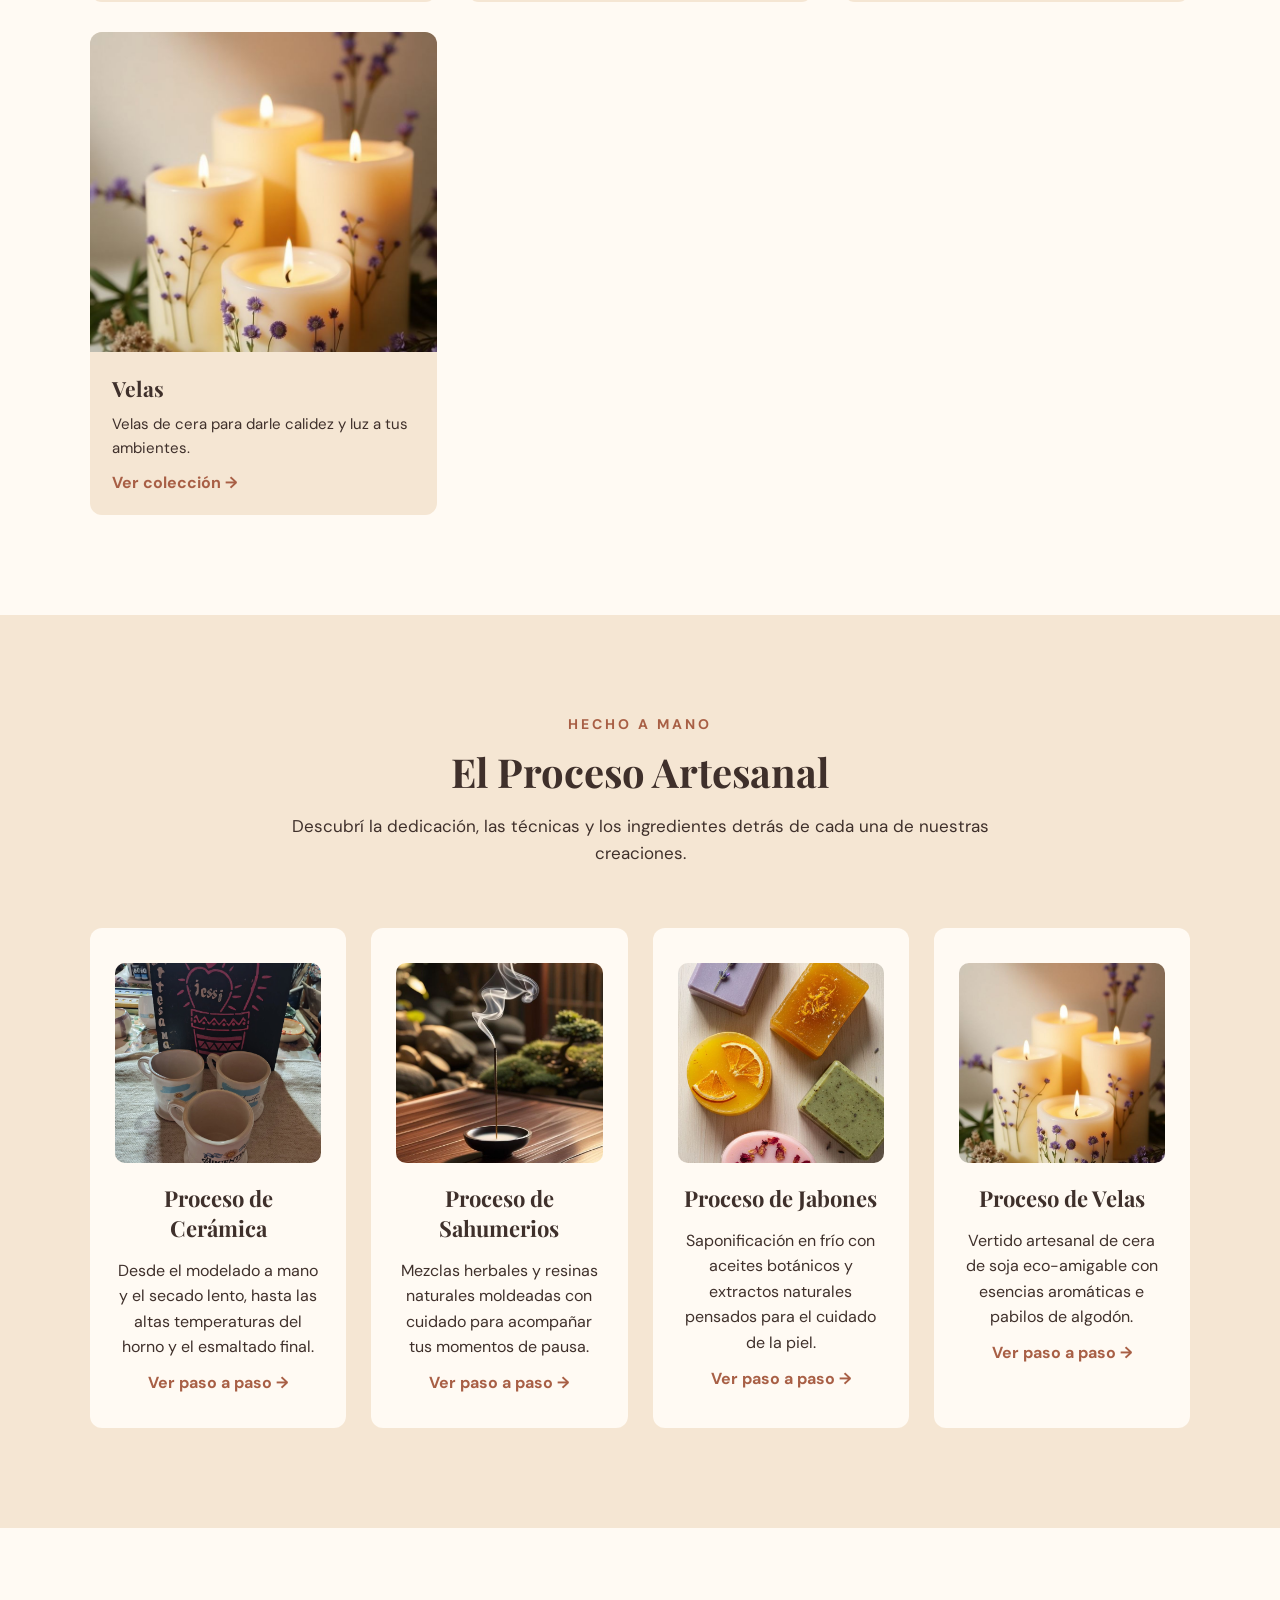
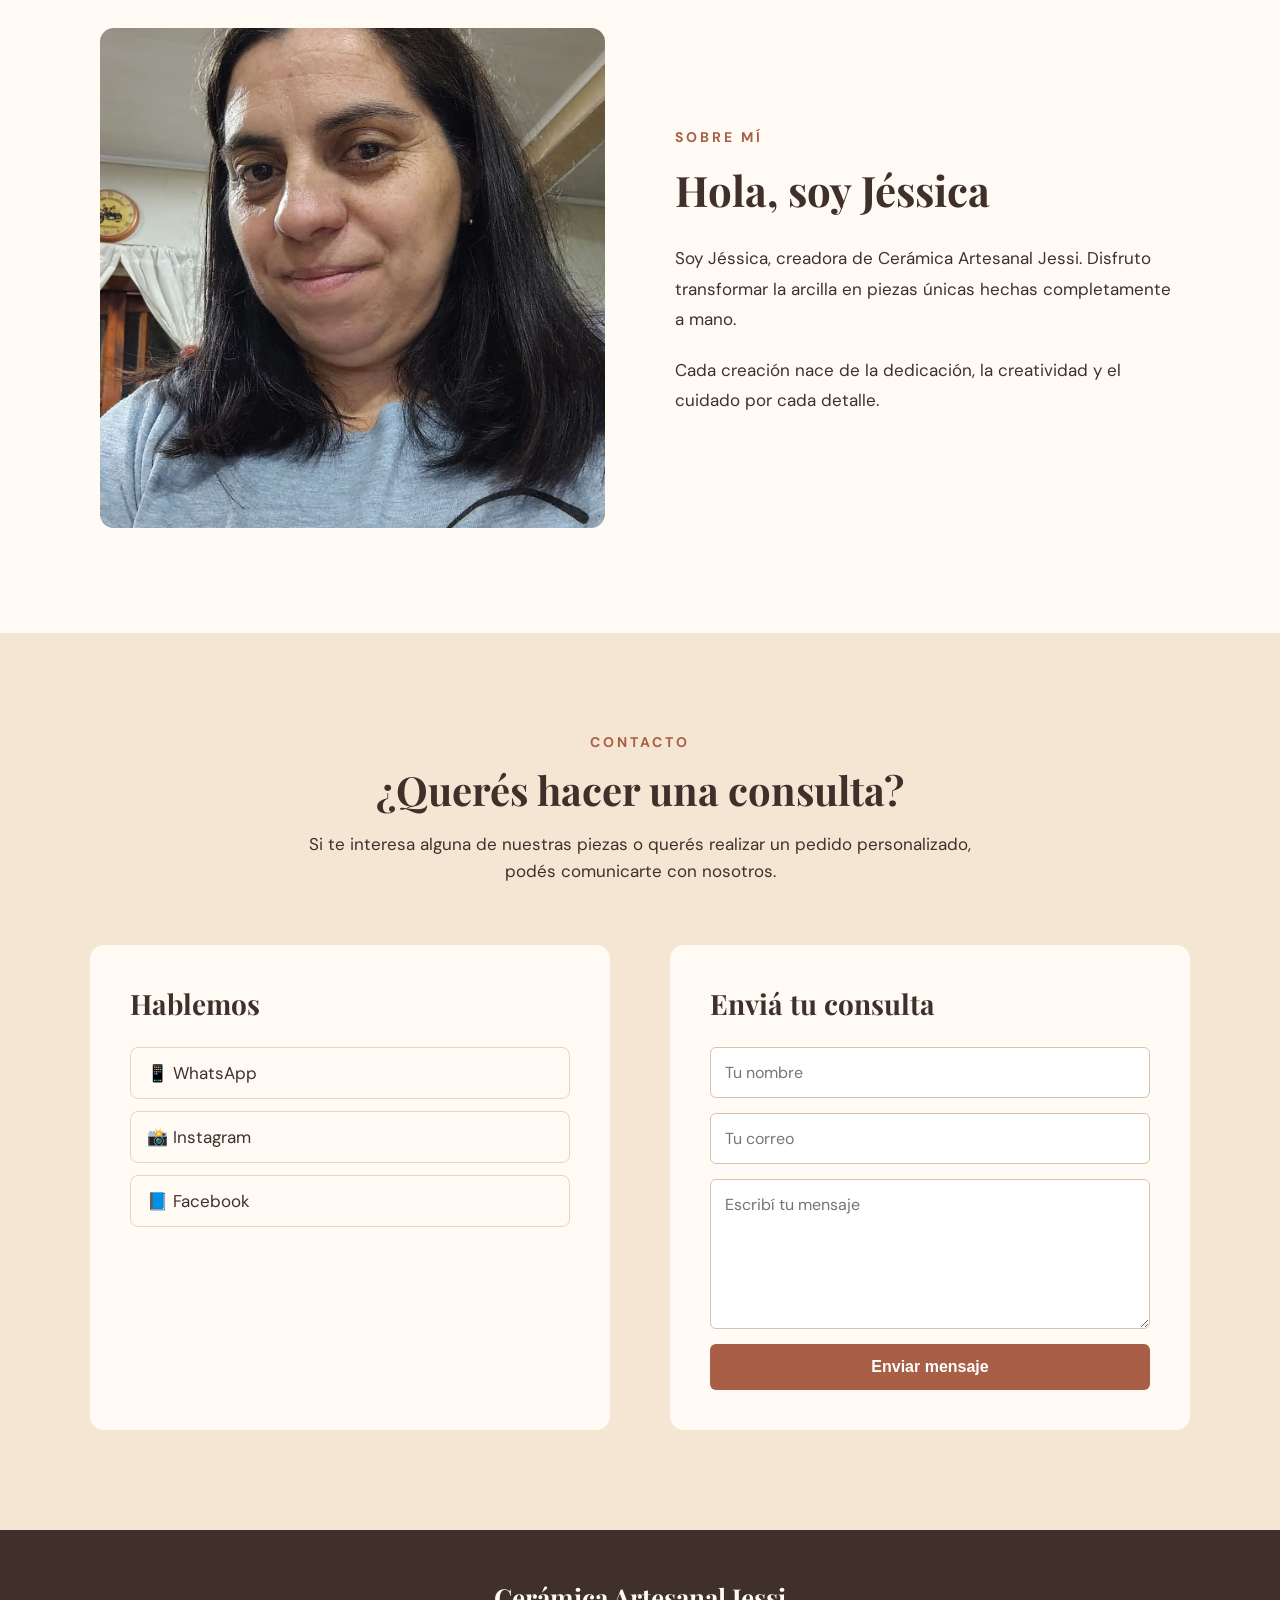
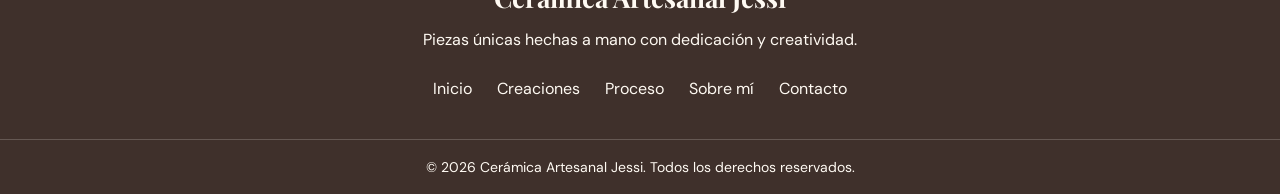
==== commit 1107832a: "Actualizada la seccion de procesos en el index a categorias principales" ====
--- a/index.html
+++ b/index.html
@@ -21,7 +21,7 @@
     </button>
 
     <ul>
-        <li><a href="#inicio">Inicio</a></li>
+        <li><a href="index.html">Inicio</a></li>
         <li class="dropdown">
             <a href="creaciones.html" class="dropdown-link">Creaciones ▾</a>
             <ul class="dropdown-menu">
@@ -31,9 +31,17 @@
                 <li><a href="velas.html">Velas</a></li>
             </ul>
         </li>
-        <li><a href="#proceso">Proceso</a></li>
-        <li><a href="#sobre-mi">Sobre mí</a></li>
-        <li><a href="#contacto">Contacto</a></li>
+        <li class="dropdown">
+            <a href="proceso.html" class="dropdown-link">Proceso ▾</a>
+            <ul class="dropdown-menu">
+                <li><a href="proceso-ceramica.html">Proceso de Cerámica</a></li>
+                <li><a href="proceso-sahumerios.html">Proceso de Sahumerios</a></li>
+                <li><a href="proceso-jabones.html">Proceso de Jabones</a></li>
+                <li><a href="proceso-velas.html">Proceso de Velas</a></li>
+            </ul>
+        </li>
+        <li><a href="index.html#sobre-mi">Sobre mí</a></li>
+        <li><a href="index.html#contacto">Contacto</a></li>
     </ul>
 </nav>
 
@@ -110,50 +118,49 @@
 <section id="proceso" class="proceso">
 
     <div class="seccion-titulo">
-        <p class="subtitulo">EL PROCESO</p>
-        <h2>Hecho a mano, paso a paso</h2>
-        <p>
-            Cada pieza atraviesa un proceso artesanal en el que
-            cada detalle tiene su importancia.
+        <p class="subtitulo">HECHO A MANO</p>
+        <h2>El Proceso Artesanal</h2>
+        <p>
+            Descubrí la dedicación, las técnicas y los ingredientes detrás de cada una de nuestras creaciones.
         </p>
     </div>
 
     <div class="pasos">
 
         <div class="paso">
-            <span>01</span>
-            <h3>Diseño</h3>
-            <p>
-                Cada pieza comienza con una idea y un diseño pensado
-                para darle una identidad propia.
-            </p>
-        </div>
-
-        <div class="paso">
-            <span>02</span>
-            <h3>Modelado</h3>
-            <p>
-                La arcilla se trabaja y se moldea cuidadosamente
-                hasta conseguir la forma deseada.
-            </p>
-        </div>
-
-        <div class="paso">
-            <span>03</span>
-            <h3>Secado y cocción</h3>
-            <p>
-                La pieza se prepara para atravesar el proceso de
-                secado y cocción que le dará resistencia.
-            </p>
-        </div>
-
-        <div class="paso">
-            <span>04</span>
-            <h3>Terminación</h3>
-            <p>
-                Finalmente se realizan los últimos detalles para
-                obtener una pieza única y lista para disfrutar.
-            </p>
+            <img src="img/pieza1.jpg" alt="Proceso de Cerámica" class="proceso-img">
+            <h3>Proceso de Cerámica</h3>
+            <p>
+                Desde el modelado a mano y el secado lento, hasta las altas temperaturas del horno y el esmaltado final.
+            </p>
+            <a href="proceso-ceramica.html" class="boton-categoria">Ver paso a paso →</a>
+        </div>
+
+        <div class="paso">
+            <img src="img/sahumerio1.jpg" alt="Proceso de Sahumerios" class="proceso-img">
+            <h3>Proceso de Sahumerios</h3>
+            <p>
+                Mezclas herbales y resinas naturales moldeadas con cuidado para acompañar tus momentos de pausa.
+            </p>
+            <a href="proceso-sahumerios.html" class="boton-categoria">Ver paso a paso →</a>
+        </div>
+
+        <div class="paso">
+            <img src="img/jabon1.jpg" alt="Proceso de Jabones" class="proceso-img">
+            <h3>Proceso de Jabones</h3>
+            <p>
+                Saponificación en frío con aceites botánicos y extractos naturales pensados para el cuidado de la piel.
+            </p>
+            <a href="proceso-jabones.html" class="boton-categoria">Ver paso a paso →</a>
+        </div>
+
+        <div class="paso">
+            <img src="img/vela1.jpg" alt="Proceso de Velas" class="proceso-img">
+            <h3>Proceso de Velas</h3>
+            <p>
+                Vertido artesanal de cera de soja eco-amigable con esencias aromáticas e pabilos de algodón.
+            </p>
+            <a href="proceso-velas.html" class="boton-categoria">Ver paso a paso →</a>
         </div>
 
     </div>
--- a/css/style.css
+++ b/css/style.css
@@ -207,6 +207,15 @@
 .proceso {
 padding: 100px 60px;
 background-color: #F5E6D3;
+}
+
+/* Imagen representativa en las tarjetas de procesos */
+.paso .proceso-img {
+    width: 100%;
+    height: 200px;
+    object-fit: cover;
+    border-radius: 10px;
+    margin-bottom: 15px;
 }
 
 .pasos {
@@ -835,4 +844,36 @@
 
 .boton-categoria:hover {
     color: #6F5145;
+}
+
+/* ==============================
+   CONTENEDOR DE VIDEO
+   ============================== */
+
+.contenedor-video {
+    max-width: 900px;
+    margin: 0 auto 60px;
+    text-align: center;
+}
+
+.contenedor-video h2 {
+    font-size: 28px;
+    margin-bottom: 20px;
+}
+
+.video-wrapper {
+    position: relative;
+    width: 100%;
+    border-radius: 14px;
+    overflow: hidden;
+    box-shadow: 0 10px 25px rgba(63, 48, 43, 0.15);
+    background-color: #000;
+}
+
+.video-wrapper video,
+.video-wrapper iframe {
+    width: 100%;
+    max-height: 500px;
+    display: block;
+    border: none;
 }
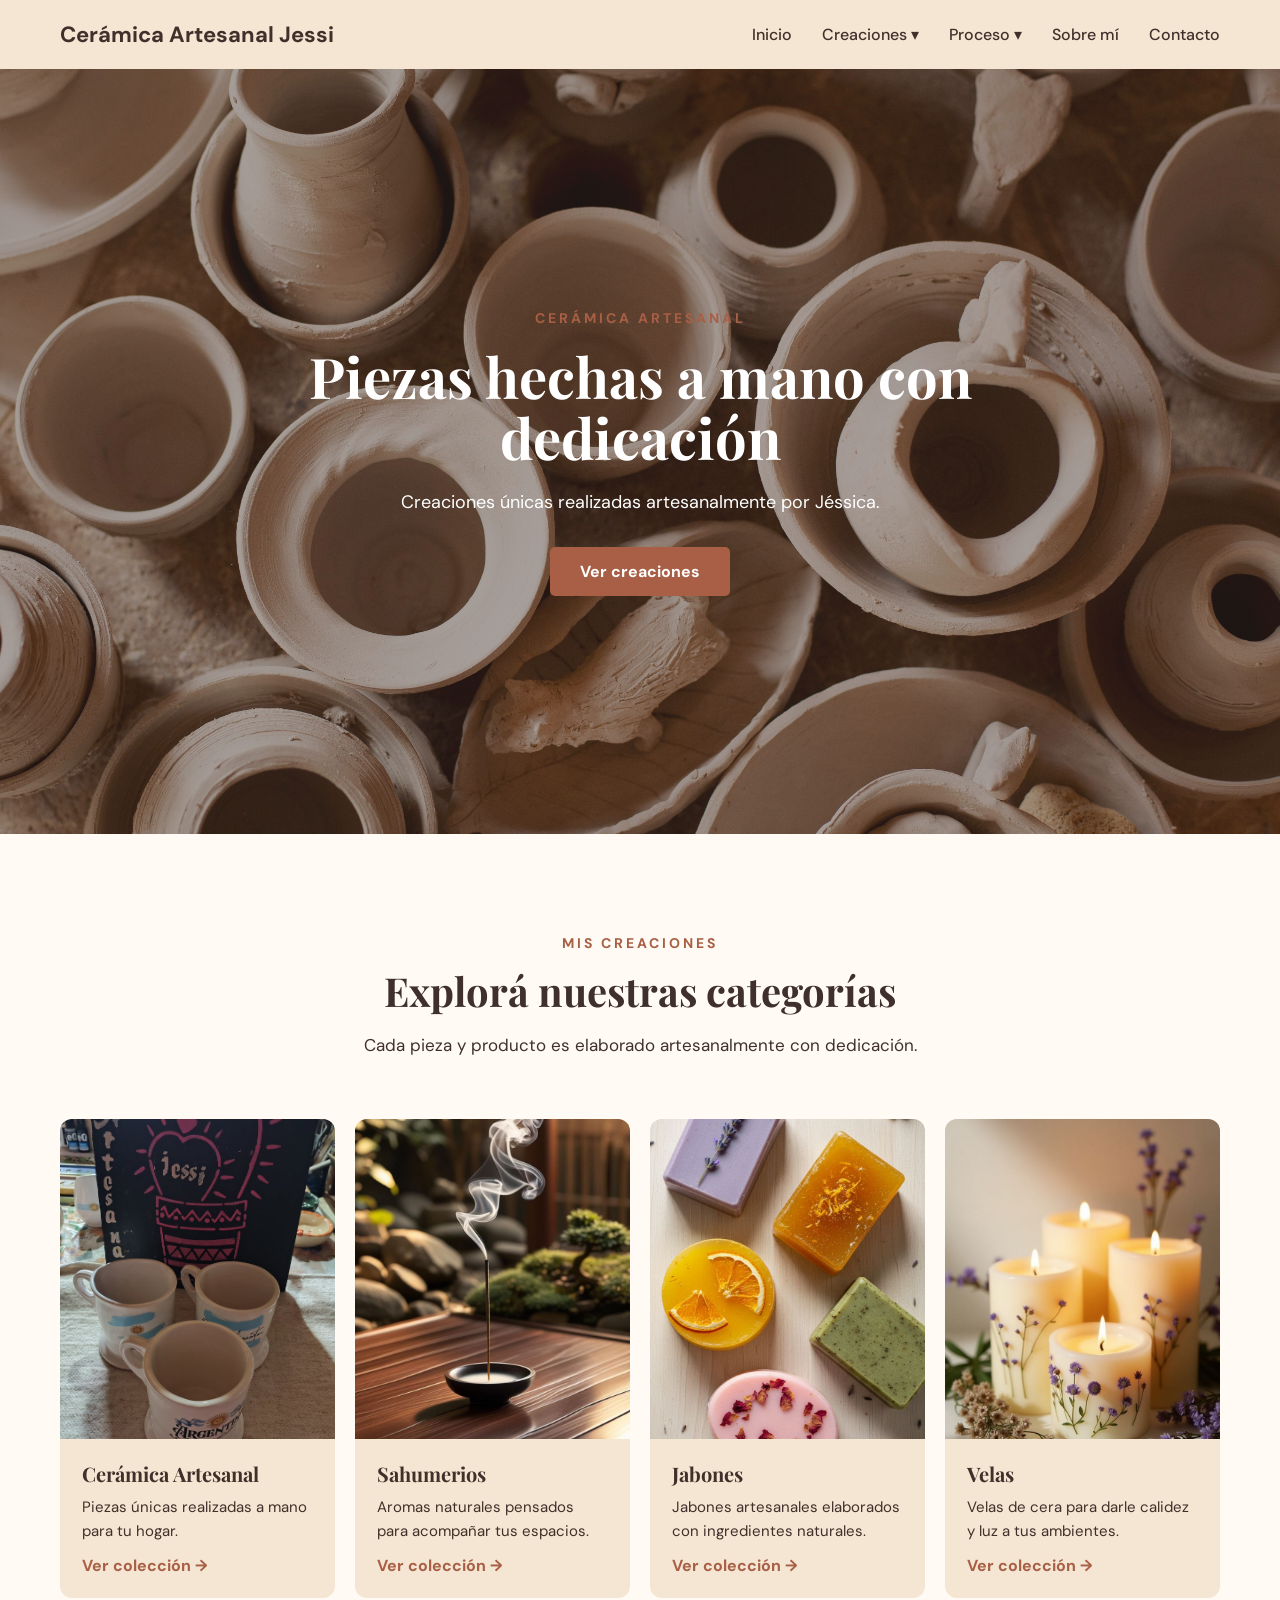
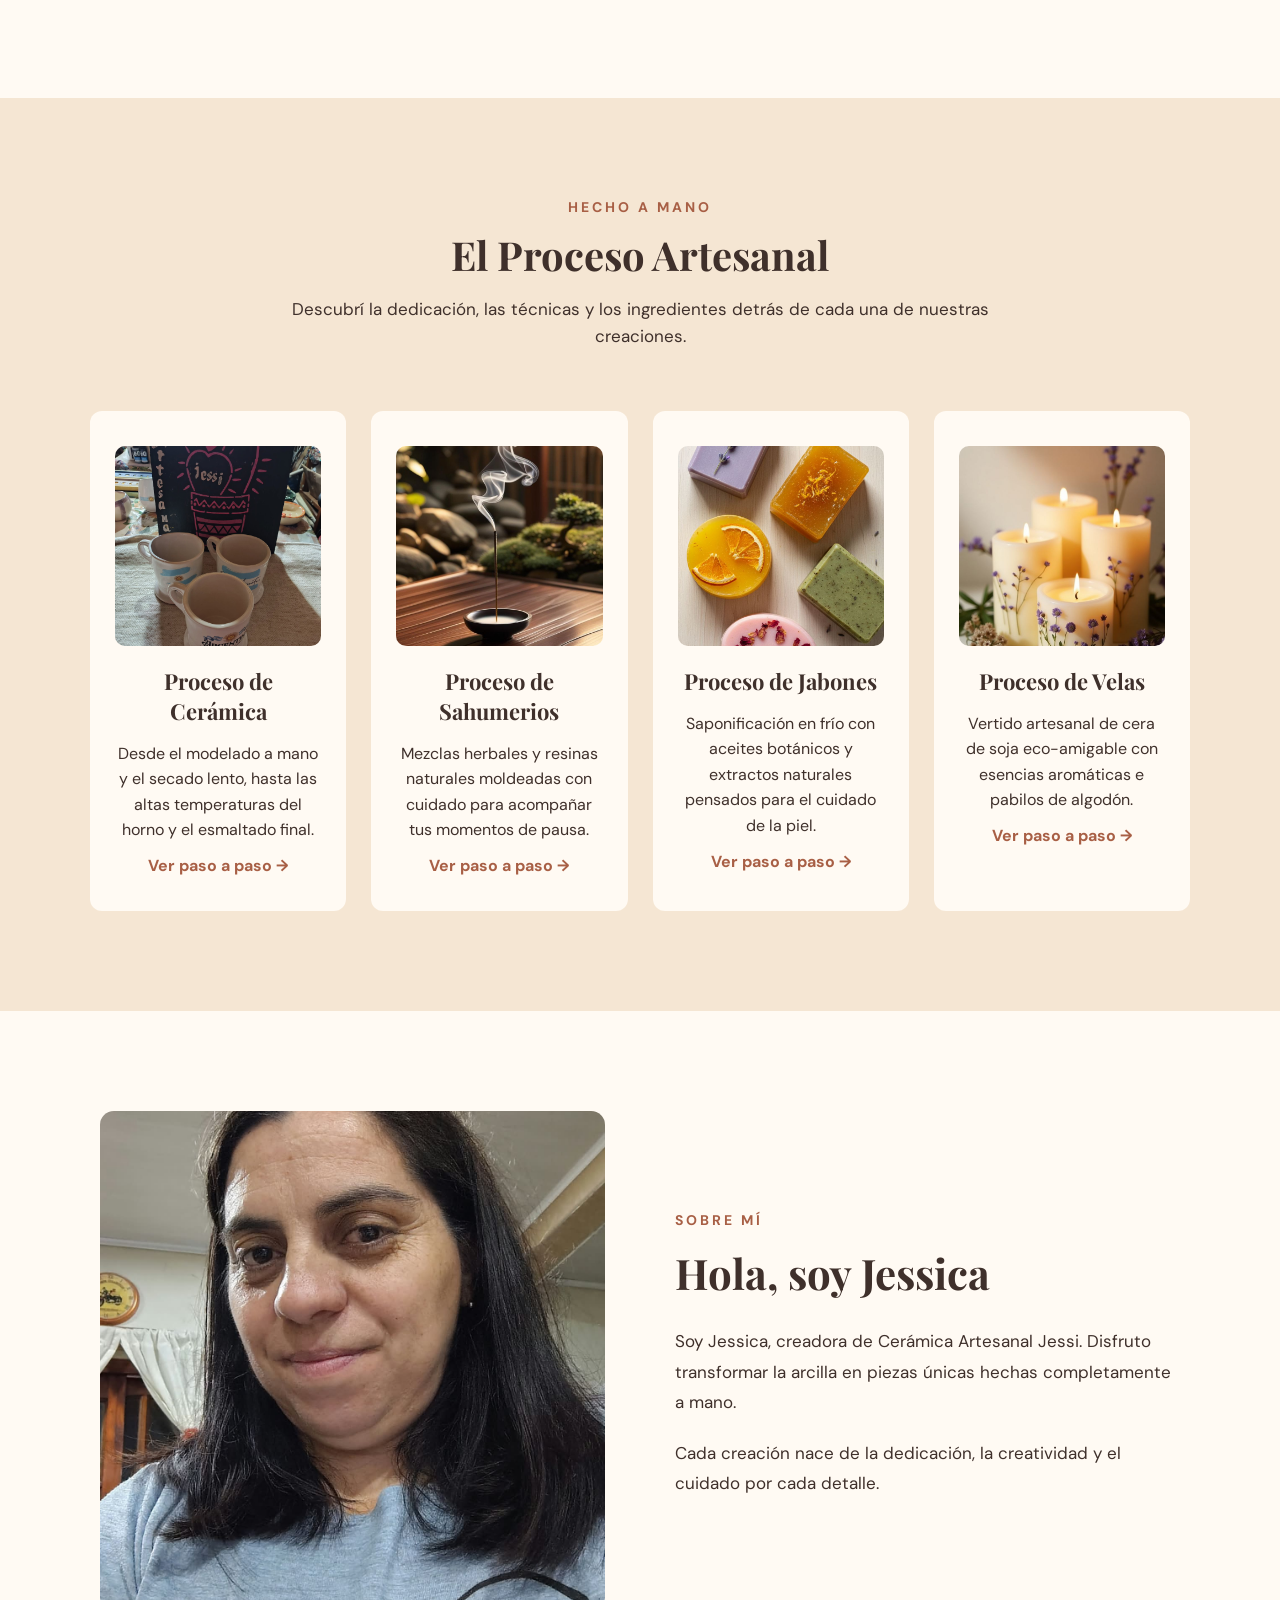
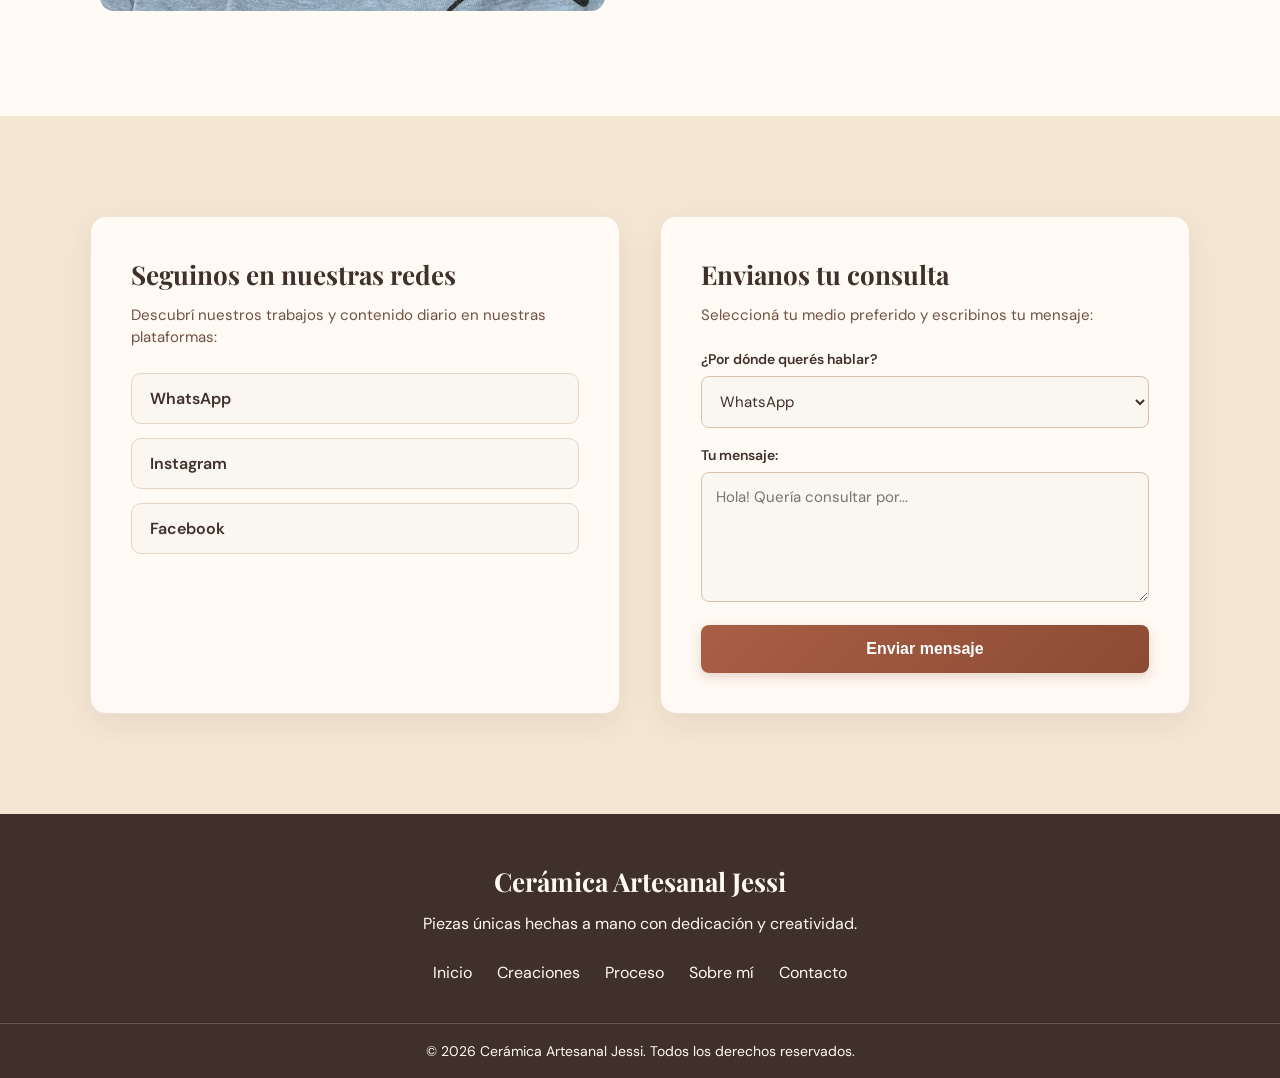
==== commit 067e96b1: "Version Nueva" ====
--- a/index.html
+++ b/index.html
@@ -177,10 +177,10 @@
     <div class="sobre-mi-contenido">
         <p class="subtitulo">SOBRE MÍ</p>
 
-        <h2>Hola, soy Jéssica</h2>
-
-        <p>
-            Soy Jéssica, creadora de Cerámica Artesanal Jessi.
+        <h2>Hola, soy Jessica</h2>
+
+        <p>
+            Soy Jessica, creadora de Cerámica Artesanal Jessi.
             Disfruto transformar la arcilla en piezas únicas hechas
             completamente a mano.
         </p>
@@ -194,73 +194,44 @@
 </section>
 
 
-<section id="contacto" class="contacto">
-
-<div class="seccion-titulo">
-    <p class="subtitulo">CONTACTO</p>
-
-    <h2>¿Querés hacer una consulta?</h2>
-
-    <p>
-        Si te interesa alguna de nuestras piezas o querés
-        realizar un pedido personalizado, podés comunicarte
-        con nosotros.
-    </p>
-</div>
-
-<div class="contacto-contenido">
-
-    <div class="contacto-info">
-
-        <h3>Hablemos</h3>
-
-        <a href="https://wa.me/541155888108" target="_blank" class="contacto-enlace">
-        📱 WhatsApp
-    </a>
-
-    <a href="https://www.instagram.com/ceramica_artesanal_jessi/" target="_blank" class="contacto-enlace">
-        📸 Instagram
-    </a>
-
-    <a href="https://www.facebook.com/jessica.romero.37604303" target="_blank" class="contacto-enlace">
-        📘 Facebook
-    </a>
-</div>
-
-    <div class="contacto-formulario">
-
-        <h3>Enviá tu consulta</h3>
-
-        <form id="formulario-contacto">
-
-        <input
-            type="text"
-            id="nombre"
-            placeholder="Tu nombre"
-            required
-        >
-
-        <input
-            type="email"
-            id="correo"
-            placeholder="Tu correo"
-            required
-        >
-
-        <textarea
-            id="mensaje"
-            placeholder="Escribí tu mensaje"
-            required
-        ></textarea>
-
-        <button type="submit">Enviar mensaje</button>
-
-    </form>
-
-    </div>
-
-</div>
-
+<section class="contacto">
+    <div class="contacto-contenido">
+        
+        <!-- BLOQUE 1: REDES SOCIALES -->
+        <div class="contacto-info">
+            <h3>Seguinos en nuestras redes</h3>
+            <p class="contacto-subtexto">Descubrí nuestros trabajos y contenido diario en nuestras plataformas:</p>
+            
+            <a href="https://wa.me/5491112345678" target="_blank" class="contacto-enlace">WhatsApp</a>
+            <a href="https://instagram.com/ceramica_artesanal_jessi" target="_blank" class="contacto-enlace">Instagram</a>
+            <a href="https://facebook.com/jessica.romero.37604303" target="_blank" class="contacto-enlace">Facebook</a>
+        </div>
+
+        <!-- BLOQUE 2: FORMULARIO MULTI-CANAL -->
+        <div class="contacto-formulario">
+            <h3>Envianos tu consulta</h3>
+            <p class="contacto-subtexto">Seleccioná tu medio preferido y escribinos tu mensaje:</p>
+
+            <form id="form-contacto-multiples">
+                <div class="campo-grupo">
+                    <label for="canal-contacto">¿Por dónde querés hablar?</label>
+                    <select id="canal-contacto" class="select-contacto" required>
+                        <option value="whatsapp">WhatsApp</option>
+                        <option value="instagram">Instagram</option>
+                        <option value="facebook">Facebook</option>
+                    </select>
+                </div>
+
+                <div class="campo-grupo">
+                    <label for="mensaje-texto">Tu mensaje:</label>
+                    <textarea id="mensaje-texto" placeholder="Hola! Quería consultar por..." required></textarea>
+                </div>
+
+                <button type="submit" id="btn-enviar-canal">Enviar mensaje</button>
+            </form>
+        </div>
+
+    </div>
 </section>
 
 
--- a/css/style.css
+++ b/css/style.css
@@ -1,796 +1,62 @@
 * {
-  margin: 0;
-  padding: 0;
-  box-sizing: border-box;
-  }
+    margin: 0;
+    padding: 0;
+    box-sizing: border-box;
+}
 
 html {
-scroll-behavior: smooth;
+    scroll-behavior: smooth;
 }
 
 body {
-font-family: "DM Sans", sans-serif;
-h1,
-h2,
-h3 {
+    font-family: "DM Sans", sans-serif;
+    background-color: #FFFAF3;
+    color: #3F302B;
+}
+
+h1, h2, h3 {
     font-family: "Playfair Display", serif;
 }
-background-color: #FFFAF3;
-color: #3F302B;
-}
+
+/* ==============================
+   NAVEGACIÓN
+   ============================== */
 
 nav {
-width: 100%;
-padding: 20px 60px;
-
-display: flex;
-justify-content: space-between;
-align-items: center;
-
-background-color: #F5E6D3;
-
+    width: 100%;
+    padding: 20px 60px;
+    display: flex;
+    justify-content: space-between;
+    align-items: center;
+    background-color: #F5E6D3;
 }
 
 .logo {
-font-size: 22px;
-font-weight: bold;
+    font-size: 22px;
+    font-weight: bold;
 }
 
 nav ul {
-display: flex;
-gap: 30px;
-list-style: none;
+    display: flex;
+    gap: 30px;
+    list-style: none;
 }
 
 nav a {
-text-decoration: none;
-color: #3F302B;
-font-weight: 500;
+    text-decoration: none;
+    color: #3F302B;
+    font-weight: 500;
 }
 
 nav a:hover {
-color: #A85F45;
-}
-
-.hero {
-min-height: 85vh;
-
-display: flex;
-align-items: center;
-justify-content: center;
-
-text-align: center;
-
-padding: 40px 20px;
-
-background-color: #F5E6D3;
-
-background-image: linear-gradient(
-rgba(63, 48, 43, 0.45),
-rgba(63, 48, 43, 0.45)
-), url("../img/hero.jpg");
-
-background-size: cover;
-background-position: center;
-background-repeat: no-repeat;
-
-color: white;
-
-
-}
-
-.hero-contenido {
-max-width: 750px;
-}
-
-.hero .subtitulo {
-font-size: 14px;
-letter-spacing: 3px;
-font-weight: bold;
-color: #A85F45;
-margin-bottom: 15px;
-}
-
-.hero h1 {
-font-size: 56px;
-line-height: 1.1;
-margin-bottom: 20px;
-}
-
-.hero p {
-font-size: 18px;
-line-height: 1.6;
-margin-bottom: 30px;
-}
-
-.boton {
-    display: inline-block;
-
-    padding: 14px 30px;
-
-    background-color: #A85F45;
-    color: white;
-
-    text-decoration: none;
-    font-weight: bold;
-
-    border-radius: 5px;
-
-    transition: transform 0.3s ease, background-color 0.3s ease;
-}
-
-.boton:hover {
-    background-color: #6F5145;
-    transform: translateY(-3px);
-}
-
-.boton:hover {
-background-color: #6F5145;
-}
-
-.creaciones {
-padding: 100px 60px;
-background-color: #FFFAF3;
-}
-
-.seccion-titulo {
-text-align: center;
-max-width: 700px;
-margin: 0 auto 60px;
-}
-
-.seccion-titulo .subtitulo {
-font-size: 14px;
-letter-spacing: 3px;
-font-weight: bold;
-color: #A85F45;
-margin-bottom: 12px;
-}
-
-.seccion-titulo h2 {
-font-size: 40px;
-margin-bottom: 15px;
-}
-
-.seccion-titulo > p:last-child {
-font-size: 17px;
-line-height: 1.6;
-}
-
-.galeria {
-display: grid;
-grid-template-columns: repeat(3, 1fr);
-gap: 30px;
-max-width: 1100px;
-margin: 0 auto;
-}
-
-.pieza {
-    background-color: #F5E6D3;
-    border-radius: 12px;
-    overflow: hidden;
-    transition: transform 0.3s ease, box-shadow 0.3s ease;
-}
-
-.pieza:hover {
-    transform: translateY(-8px);
-    box-shadow: 0 15px 30px rgba(63, 48, 43, 0.15);
-}
-
-.pieza img {
-    width: 100%;
-    height: 320px;
-    object-fit: cover;
-    display: block;
-    transition: transform 0.5s ease;
-}
-
-.pieza:hover img {
-    transform: scale(1.05);
-}
-
-.pieza-info {
-    padding: 22px;
-}
-
-.pieza-info h3 {
-    font-size: 21px;
-    margin-bottom: 10px;
-}
-
-.pieza-info p {
-    font-size: 15px;
-    line-height: 1.6;
-    margin: 0;
-}
-
-.proceso {
-padding: 100px 60px;
-background-color: #F5E6D3;
-}
-
-/* Imagen representativa en las tarjetas de procesos */
-.paso .proceso-img {
-    width: 100%;
-    height: 200px;
-    object-fit: cover;
-    border-radius: 10px;
-    margin-bottom: 15px;
-}
-
-.pasos {
-max-width: 1100px;
-margin: 0 auto;
-
-display: grid;
-grid-template-columns: repeat(4, 1fr);
-gap: 25px;
-
-}
-
-.paso {
-background-color: #FFFAF3;
-padding: 35px 25px;
-border-radius: 12px;
-
-text-align: center;
-
-transition: transform 0.3s ease;
-
-}
-
-.paso:hover {
-transform: translateY(-8px);
-}
-
-.paso span {
-display: block;
-
-font-size: 18px;
-font-weight: bold;
-
-color: #A85F45;
-
-margin-bottom: 20px;
-
-}
-
-.paso h3 {
-font-size: 22px;
-margin-bottom: 15px;
-}
-
-.paso p {
-font-size: 16px;
-line-height: 1.6;
-}
-
-.sobre-mi {
-padding: 100px 60px;
-
-display: grid;
-grid-template-columns: 1fr 1fr;
-gap: 70px;
-
-align-items: center;
-
-max-width: 1200px;
-margin: 0 auto;
-
-}
-
-.sobre-mi-imagen img {
-width: 100%;
-height: 500px;
-
-object-fit: cover;
-
-border-radius: 14px;
-
-}
-
-.sobre-mi-contenido {
-max-width: 550px;
-}
-
-.sobre-mi-contenido .subtitulo {
-font-size: 14px;
-letter-spacing: 3px;
-font-weight: bold;
-color: #A85F45;
-
-margin-bottom: 12px;
-
-}
-
-.sobre-mi-contenido h2 {
-font-size: 42px;
-margin-bottom: 25px;
-}
-
-.sobre-mi-contenido p {
-font-size: 17px;
-line-height: 1.8;
-margin-bottom: 20px;
-}
-
-.contacto {
-padding: 100px 60px;
-background-color: #F5E6D3;
-}
-
-.contacto-contenido {
-max-width: 1100px;
-margin: 0 auto;
-
-display: grid;
-grid-template-columns: 1fr 1fr;
-gap: 60px;
-
-}
-
-.contacto-info,
-.contacto-formulario {
-background-color: #FFFAF3;
-padding: 40px;
-border-radius: 14px;
-}
-
-.contacto-info h3,
-.contacto-formulario h3 {
-font-size: 28px;
-margin-bottom: 25px;
-}
-
-.contacto-info p {
-font-size: 17px;
-margin-bottom: 18px;
-}
-
-.contacto-formulario form {
-display: flex;
-flex-direction: column;
-gap: 15px;
-}
-
-.contacto-formulario input,
-.contacto-formulario textarea {
-width: 100%;
-padding: 14px;
-
-border: 1px solid #D8C2AD;
-border-radius: 6px;
-
-font-family: inherit;
-font-size: 16px;
-
-background-color: white;
-
-}
-
-.contacto-formulario textarea {
-min-height: 150px;
-resize: vertical;
-}
-
-.contacto-formulario button {
-padding: 14px;
-
-border: none;
-border-radius: 6px;
-
-background-color: #A85F45;
-color: white;
-
-font-size: 16px;
-font-weight: bold;
-
-cursor: pointer;
-
-transition: 0.3s;
-
-}
-
-.contacto-formulario button:hover {
-background-color: #6F5145;
-}
-
-.contacto-enlace {
-    display: block;
-
-    padding: 14px 16px;
-    margin-bottom: 12px;
-
-    border: 1px solid #E5D5C5;
-    border-radius: 8px;
-
-    color: #3F302B;
-    text-decoration: none;
-    font-size: 17px;
-
-    transition: transform 0.3s ease, background-color 0.3s ease;
-}
-
-.contacto-enlace:hover {
-    background-color: #F5E6D3;
-    transform: translateX(5px);
-}
-
-.contacto-formulario input:focus,
-.contacto-formulario textarea:focus {
-    outline: none;
-    border-color: #A85F45;
-    box-shadow: 0 0 0 3px rgba(168, 95, 69, 0.12);
-}
-
-.contacto-formulario button {
-    width: 100%;
-}
-
-footer {
-background-color: #3F302B;
-color: #FFFAF3;
-padding-top: 50px;
-}
-
-.footer-contenido {
-max-width: 1100px;
-margin: 0 auto;
-padding: 0 30px 40px;
-
-text-align: center;
-
-}
-
-.footer-contenido h3 {
-font-size: 26px;
-margin-bottom: 12px;
-}
-
-.footer-contenido > p {
-font-size: 16px;
-line-height: 1.6;
-margin-bottom: 25px;
-}
-
-.footer-links {
-display: flex;
-justify-content: center;
-gap: 25px;
-flex-wrap: wrap;
-}
-
-.footer-links a {
-color: #FFFAF3;
-text-decoration: none;
-transition: 0.3s;
-}
-
-.footer-links a:hover {
-color: #D8A18B;
-}
-
-.footer-final {
-text-align: center;
-padding: 18px;
-border-top: 1px solid rgba(255, 250, 243, 0.2);
-}
-
-.footer-final p {
-font-size: 14px;
-}
-
-.visor {
-    position: fixed;
-    top: 0;
-    left: 0;
-
-    width: 100%;
-    height: 100%;
-
-    background-color: rgba(0, 0, 0, 0.85);
-
-    display: flex;
-    align-items: center;
-    justify-content: center;
-
-    padding: 40px;
-
-    z-index: 9999;
-
-    cursor: pointer;
-}
-
-.visor img {
-    max-width: 90%;
-    max-height: 90%;
-
-    object-fit: contain;
-
-    border-radius: 10px;
-}
-
-/* ==============================
-   RESPONSIVE
-   ============================== */
-
-@media (max-width: 900px) {
-
-    nav {
-        padding: 20px 30px;
-    }
-
-    nav ul {
-        gap: 18px;
-    }
-
-    .categorias-creaciones {
-    grid-template-columns: 1fr;
-}
-
-    .galeria {
-        grid-template-columns: repeat(2, 1fr);
-    }
-
-    .pasos {
-        grid-template-columns: repeat(2, 1fr);
-    }
-
-    .sobre-mi {
-        grid-template-columns: 1fr;
-        gap: 40px;
-    }
-
-    .sobre-mi-imagen img {
-        height: 400px;
-    }
-
-    .contacto-contenido {
-        grid-template-columns: 1fr;
-    }
-
+    color: #A85F45;
 }
 
 .menu-toggle {
     display: none;
 }
 
-@media (max-width: 600px) {
-
-    nav {
-    display: flex;
-    flex-wrap: wrap;
-    flex-direction: row;
-
-    justify-content: space-between;
-    align-items: center;
-
-    gap: 0;
-
-    padding: 20px;
-}
-
-nav ul {
-    display: none;
-
-    width: 100%;
-
-    flex-direction: column;
-    align-items: center;
-
-    gap: 18px;
-
-    padding-top: 20px;
-}
-
-nav ul.menu-abierto {
-    display: flex;
-}
-
-    nav a {
-        font-size: 14px;
-    }
-
-    .logo {
-    font-size: 18px;
-    white-space: nowrap;
-    }
-
-    .hero {
-        min-height: 80vh;
-        padding: 30px 20px;
-    }
-
-    .hero h1 {
-        font-size: 40px;
-    }
-
-    .hero p {
-        font-size: 16px;
-    }
-
-    .creaciones,
-    .proceso,
-    .sobre-mi,
-    .contacto {
-        padding: 70px 20px;
-    }
-
-    .seccion-titulo h2 {
-        font-size: 32px;
-    }
-
-    .galeria {
-        grid-template-columns: 1fr;
-    }
-
-    .pasos {
-        grid-template-columns: 1fr;
-    }
-
-    .pieza img {
-        height: 280px;
-    }
-
-    .sobre-mi-imagen img {
-        height: 350px;
-    }
-
-    .contacto-info,
-    .contacto-formulario {
-        padding: 30px 25px;
-    }
-
-    .footer-links {
-        gap: 15px;
-    }
-
-    .menu-toggle {
-    display: block;
-
-    background: none;
-    border: none;
-
-    font-size: 28px;
-    color: #3F302B;
-
-    cursor: pointer;
-    }
-
-    .menu-toggle {
-    display: block;
-}
-
-    .creaciones-principal {
-    padding: 70px 20px;
-}
-
-.categoria-imagen {
-    height: 240px;
-}
-
-.categoria-contenido h2 {
-    font-size: 24px;
-}
-
-}
-
-.pieza,
-.paso,
-.sobre-mi-imagen,
-.sobre-mi-contenido,
-.contacto-info,
-.contacto-formulario {
-    opacity: 0;
-    transform: translateY(30px);
-    transition: opacity 0.7s ease, transform 0.7s ease;
-}
-
-.mostrar {
-    opacity: 1;
-    transform: translateY(0);
-}
-
-.hero-contenido {
-    animation: aparecerHero 1s ease-out;
-}
-
-@keyframes aparecerHero {
-    from {
-        opacity: 0;
-        transform: translateY(25px);
-    }
-
-    to {
-        opacity: 1;
-        transform: translateY(0);
-    }
-}
-
-/* ==============================
-   PÁGINA DE CREACIONES
-   ============================== */
-
-.creaciones-principal {
-    padding: 100px 60px;
-    min-height: 70vh;
-}
-
-.categorias-creaciones {
-    max-width: 1100px;
-    margin: 0 auto;
-
-    display: grid;
-    grid-template-columns: repeat(2, 1fr);
-    gap: 30px;
-}
-
-.categoria-creacion {
-    display: flex;
-    flex-direction: column;
-
-    background-color: #F5E6D3;
-
-    border-radius: 14px;
-    overflow: hidden;
-
-    text-decoration: none;
-    color: #3F302B;
-
-    transition: transform 0.3s ease, box-shadow 0.3s ease;
-}
-
-.categoria-creacion:hover {
-    transform: translateY(-8px);
-    box-shadow: 0 15px 30px rgba(63, 48, 43, 0.15);
-}
-
-.categoria-imagen {
-    width: 100%;
-    height: 280px;
-    overflow: hidden;
-}
-
-.categoria-imagen img {
-    width: 100%;
-    height: 100%;
-
-    object-fit: cover;
-
-    display: block;
-
-    transition: transform 0.5s ease;
-}
-
-.categoria-creacion:hover .categoria-imagen img {
-    transform: scale(1.05);
-}
-
-.categoria-contenido {
-    padding: 25px;
-}
-
-.categoria-contenido h2 {
-    font-size: 28px;
-    margin-bottom: 12px;
-}
-
-.categoria-contenido p {
-    font-size: 16px;
-    line-height: 1.6;
-    margin-bottom: 18px;
-}
-
-.categoria-contenido span {
-    font-size: 15px;
-    font-weight: bold;
-    color: #A85F45;
-}
-
-/* ==============================
-   MENÚ DESPLEGABLE (DROPDOWN)
-   ============================== */
-
+/* MENÚ DESPLEGABLE (DROPDOWN) */
 nav ul li.dropdown {
     position: relative;
 }
@@ -827,12 +93,214 @@
     color: #A85F45;
 }
 
-/* Mostrar menú al pasar el mouse (en desktop) */
 nav ul li.dropdown:hover .dropdown-menu {
     display: flex;
 }
 
-/* Botón ver colección dentro de tarjetas */
+/* ==============================
+   HERO
+   ============================== */
+
+.hero {
+    min-height: 85vh;
+    display: flex;
+    align-items: center;
+    justify-content: center;
+    text-align: center;
+    padding: 40px 20px;
+    background-color: #F5E6D3;
+    background-image: linear-gradient(
+        rgba(63, 48, 43, 0.45),
+        rgba(63, 48, 43, 0.45)
+    ), url("../img/hero.jpg");
+    background-size: cover;
+    background-position: center;
+    background-repeat: no-repeat;
+    color: white;
+}
+
+.hero-contenido {
+    max-width: 750px;
+    animation: aparecerHero 1s ease-out;
+}
+
+.hero .subtitulo {
+    font-size: 14px;
+    letter-spacing: 3px;
+    font-weight: bold;
+    color: #A85F45;
+    margin-bottom: 15px;
+}
+
+.hero h1 {
+    font-size: 56px;
+    line-height: 1.1;
+    margin-bottom: 20px;
+}
+
+.hero p {
+    font-size: 18px;
+    line-height: 1.6;
+    margin-bottom: 30px;
+}
+
+.boton {
+    display: inline-block;
+    padding: 14px 30px;
+    background-color: #A85F45;
+    color: white;
+    text-decoration: none;
+    font-weight: bold;
+    border-radius: 5px;
+    transition: transform 0.3s ease, background-color 0.3s ease;
+}
+
+.boton:hover {
+    background-color: #6F5145;
+    transform: translateY(-3px);
+}
+
+/* ==============================
+   SECCIONES Y TÍTULOS
+   ============================== */
+
+.seccion-titulo {
+    text-align: center;
+    max-width: 700px;
+    margin: 0 auto 60px;
+}
+
+.seccion-titulo .subtitulo {
+    font-size: 14px;
+    letter-spacing: 3px;
+    font-weight: bold;
+    color: #A85F45;
+    margin-bottom: 12px;
+}
+
+.seccion-titulo h2 {
+    font-size: 40px;
+    margin-bottom: 15px;
+}
+
+.seccion-titulo > p:last-child {
+    font-size: 17px;
+    line-height: 1.6;
+}
+
+/* ==============================
+   GALERÍA PRINCIPAL (INDEX)
+   ============================== */
+
+.creaciones {
+    padding: 100px 60px;
+    background-color: #FFFAF3;
+}
+
+.galeria {
+    display: grid;
+    grid-template-columns: repeat(4, 1fr); 
+    gap: 20px;
+    margin-top: 40px;
+}
+
+.pieza {
+    background-color: #F5E6D3;
+    border-radius: 12px;
+    overflow: hidden;
+    transition: transform 0.3s ease, box-shadow 0.3s ease;
+}
+
+.pieza:hover {
+    transform: translateY(-8px);
+    box-shadow: 0 15px 30px rgba(63, 48, 43, 0.15);
+}
+
+.pieza img {
+    width: 100%;
+    height: 320px;
+    object-fit: cover;
+    display: block;
+    transition: transform 0.5s ease;
+}
+
+.pieza:hover img {
+    transform: scale(1.05);
+}
+
+.pieza-info {
+    padding: 22px;
+}
+
+.pieza-info h3 {
+    font-size: 1.25rem;
+    line-height: 1.3;
+    word-break: normal;
+    overflow-wrap: break-word;
+    margin-bottom: 8px;
+}
+
+.pieza-info p {
+    font-size: 15px;
+    line-height: 1.6;
+    margin: 0;
+}
+
+/* ==============================
+   PROCESOS (INDEX)
+   ============================== */
+
+.proceso {
+    padding: 100px 60px;
+    background-color: #F5E6D3;
+}
+
+.pasos {
+    max-width: 1100px;
+    margin: 0 auto;
+    display: grid;
+    grid-template-columns: repeat(4, 1fr);
+    gap: 25px;
+}
+
+.paso {
+    background-color: #FFFAF3;
+    padding: 35px 25px;
+    border-radius: 12px;
+    text-align: center;
+    transition: transform 0.3s ease;
+}
+
+.paso:hover {
+    transform: translateY(-8px);
+}
+
+.paso .proceso-img {
+    width: 100%;
+    height: 200px;
+    object-fit: cover;
+    border-radius: 10px;
+    margin-bottom: 15px;
+}
+
+.paso span {
+    display: block;
+    font-size: 18px;
+    font-weight: bold;
+    color: #A85F45;
+    margin-bottom: 20px;
+}
+
+.paso h3 {
+    font-size: 22px;
+    margin-bottom: 15px;
+}
+
+.paso p {
+    font-size: 16px;
+    line-height: 1.6;
+}
+
 .boton-categoria {
     display: inline-block;
     margin-top: 12px;
@@ -847,7 +315,124 @@
 }
 
 /* ==============================
-   CONTENEDOR DE VIDEO
+   PÁGINA DE CREACIONES (PC)
+   ============================== */
+
+.creaciones-principal {
+    padding: 80px 40px;
+    min-height: 70vh;
+}
+
+.categorias-creaciones {
+    max-width: 1100px;
+    margin: 0 auto;
+    display: grid;
+    grid-template-columns: repeat(2, 1fr);
+    gap: 30px;
+}
+
+.categoria-creacion {
+    display: flex;
+    flex-direction: column;
+    background-color: #F5E6D3;
+    border-radius: 14px;
+    overflow: hidden;
+    text-decoration: none;
+    color: #3F302B;
+    transition: transform 0.3s ease, box-shadow 0.3s ease;
+}
+
+.categoria-creacion:hover {
+    transform: translateY(-8px);
+    box-shadow: 0 15px 30px rgba(63, 48, 43, 0.15);
+}
+
+.categoria-imagen {
+    width: 100%;
+    height: 250px;
+    overflow: hidden;
+}
+
+.categoria-imagen img {
+    width: 100%;
+    height: 100%;
+    object-fit: cover;
+    display: block;
+    transition: transform 0.5s ease;
+}
+
+.categoria-creacion:hover .categoria-imagen img {
+    transform: scale(1.05);
+}
+
+.categoria-contenido {
+    padding: 25px;
+}
+
+.categoria-contenido h2 {
+    font-size: 26px;
+    margin-bottom: 10px;
+}
+
+.categoria-contenido p {
+    font-size: 15px;
+    line-height: 1.5;
+    margin-bottom: 15px;
+}
+
+.categoria-contenido span {
+    font-size: 15px;
+    font-weight: bold;
+    color: #A85F45;
+}
+
+/* ==============================
+   SOBRE MÍ & CONTACTO
+   ============================== */
+
+.sobre-mi {
+    padding: 100px 60px;
+    display: grid;
+    grid-template-columns: 1fr 1fr;
+    gap: 70px;
+    align-items: center;
+    max-width: 1200px;
+    margin: 0 auto;
+}
+
+.sobre-mi-imagen img {
+    width: 100%;
+    height: 500px;
+    object-fit: cover;
+    border-radius: 14px;
+}
+
+.sobre-mi-contenido {
+    max-width: 550px;
+}
+
+.sobre-mi-contenido .subtitulo {
+    font-size: 14px;
+    letter-spacing: 3px;
+    font-weight: bold;
+    color: #A85F45;
+    margin-bottom: 12px;
+}
+
+.sobre-mi-contenido h2 {
+    font-size: 42px;
+    margin-bottom: 25px;
+}
+
+.sobre-mi-contenido p {
+    font-size: 17px;
+    line-height: 1.8;
+    margin-bottom: 20px;
+}
+
+
+/* ==============================
+   VIDEO & VISOR
    ============================== */
 
 .contenedor-video {
@@ -871,9 +456,418 @@
 }
 
 .video-wrapper video,
-.video-wrapper iframe {
+.video-wrapper iframe,
+.video-wrapper img {
     width: 100%;
     max-height: 500px;
+    object-fit: cover;
     display: block;
     border: none;
+}
+
+.visor {
+    position: fixed;
+    top: 0;
+    left: 0;
+    width: 100%;
+    height: 100%;
+    background-color: rgba(0, 0, 0, 0.85);
+    display: flex;
+    align-items: center;
+    justify-content: center;
+    padding: 40px;
+    z-index: 9999;
+    cursor: pointer;
+}
+
+.visor img {
+    max-width: 90%;
+    max-height: 90%;
+    object-fit: contain;
+    border-radius: 10px;
+}
+
+/* ==============================
+   FOOTER
+   ============================== */
+
+footer {
+    background-color: #3F302B;
+    color: #FFFAF3;
+    padding-top: 50px;
+}
+
+.footer-contenido {
+    max-width: 1100px;
+    margin: 0 auto;
+    padding: 0 30px 40px;
+    text-align: center;
+}
+
+.footer-contenido h3 {
+    font-size: 26px;
+    margin-bottom: 12px;
+}
+
+.footer-contenido > p {
+    font-size: 16px;
+    line-height: 1.6;
+    margin-bottom: 25px;
+}
+
+.footer-links {
+    display: flex;
+    justify-content: center;
+    gap: 25px;
+    flex-wrap: wrap;
+}
+
+.footer-links a {
+    color: #FFFAF3;
+    text-decoration: none;
+    transition: 0.3s;
+}
+
+.footer-links a:hover {
+    color: #D8A18B;
+}
+
+.footer-final {
+    text-align: center;
+    padding: 18px;
+    border-top: 1px solid rgba(255, 250, 243, 0.2);
+}
+
+.footer-final p {
+    font-size: 14px;
+}
+
+/* ==============================
+   ANIMACIONES
+   ============================== */
+
+.pieza,
+.paso,
+.sobre-mi-imagen,
+.sobre-mi-contenido,
+.contacto-info,
+.contacto-formulario {
+    opacity: 0;
+    transform: translateY(30px);
+    transition: opacity 0.7s ease, transform 0.7s ease;
+}
+
+.mostrar {
+    opacity: 1;
+    transform: translateY(0);
+}
+
+@keyframes aparecerHero {
+    from {
+        opacity: 0;
+        transform: translateY(25px);
+    }
+    to {
+        opacity: 1;
+        transform: translateY(0);
+    }
+}
+
+/* ==============================
+   RESPONSIVE - TABLETS (HASTA 900PX)
+   ============================== */
+
+@media (max-width: 900px) {
+    nav {
+        padding: 20px 30px;
+    }
+
+    nav ul {
+        gap: 18px;
+    }
+
+    .galeria,
+    .pasos {
+        grid-template-columns: repeat(2, 1fr);
+    }
+
+    .sobre-mi,
+    .contacto-contenido {
+        grid-template-columns: 1fr;
+        gap: 40px;
+    }
+
+    .sobre-mi-imagen img {
+        height: 400px;
+    }
+}
+
+/* ==============================
+   RESPONSIVE - CELULARES (HASTA 600PX)
+   ============================== */
+
+@media (max-width: 600px) {
+    nav {
+        display: flex;
+        flex-wrap: wrap;
+        flex-direction: row;
+        justify-content: space-between;
+        align-items: center;
+        padding: 20px;
+    }
+
+    .logo {
+        font-size: 18px;
+        white-space: nowrap;
+    }
+
+    .menu-toggle {
+        display: block;
+        background: none;
+        border: none;
+        font-size: 28px;
+        color: #3F302B;
+        cursor: pointer;
+    }
+
+    nav ul {
+        display: none;
+        width: 100%;
+        flex-direction: column;
+        align-items: center;
+        gap: 18px;
+        padding-top: 20px;
+    }
+
+    nav ul.menu-abierto {
+        display: flex;
+    }
+
+    nav a {
+        font-size: 14px;
+    }
+
+    .hero {
+        min-height: 80vh;
+        padding: 30px 20px;
+    }
+
+    .hero h1 {
+        font-size: 40px;
+    }
+
+    .hero p {
+        font-size: 16px;
+    }
+
+    .creaciones,
+    .proceso,
+    .sobre-mi,
+    .contacto {
+        padding: 70px 20px;
+    }
+
+    .seccion-titulo h2 {
+        font-size: 32px;
+    }
+
+    .galeria,
+    .pasos {
+        grid-template-columns: 1fr;
+    }
+
+    .pieza img {
+        height: 280px;
+    }
+
+    .pieza-info {
+        padding: 12px 10px;
+    }
+
+    .pieza-info h3 {
+        font-size: 1.1rem;
+    }
+
+    .sobre-mi-imagen img {
+        height: 350px;
+    }
+
+    .contacto-info,
+    .contacto-formulario {
+        padding: 30px 25px;
+    }
+
+    .footer-links {
+        gap: 15px;
+    }
+
+    /* Creaciones en Celular */
+    .creaciones-principal {
+        padding: 50px 20px;
+    }
+
+    .categorias-creaciones {
+        grid-template-columns: 1fr;
+        gap: 20px;
+    }
+
+    .categoria-imagen {
+        height: 200px;
+    }
+
+    .categoria-contenido {
+        padding: 18px 15px;
+    }
+
+    .categoria-contenido h2 {
+        font-size: 20px;
+        line-height: 1.2;
+    }
+
+    .categoria-contenido p {
+        font-size: 14px;
+        margin-bottom: 12px;
+    }
+}
+
+
+/* ==========================================
+   SECCIÓN CONTACTO Y REDES (DISEÑO MEJORADO)
+   ========================================== */
+
+.contacto {
+    padding: 100px 60px;
+    background-color: #F5E6D3;
+}
+
+.contacto-contenido {
+    max-width: 1100px;
+    margin: 0 auto;
+    display: grid;
+    grid-template-columns: 1fr 1fr;
+    gap: 40px;
+}
+
+/* Tarjetas principales (Información / Formulario) */
+.contacto-info,
+.contacto-formulario {
+    background-color: #FFFAF3;
+    padding: 40px;
+    border-radius: 16px;
+    box-shadow: 0 10px 30px rgba(63, 48, 43, 0.08);
+    border: 1px solid rgba(216, 194, 173, 0.4);
+    transition: transform 0.3s ease, box-shadow 0.3s ease;
+}
+
+.contacto-info:hover,
+.contacto-formulario:hover {
+    transform: translateY(-4px);
+    box-shadow: 0 15px 35px rgba(63, 48, 43, 0.12);
+}
+
+.contacto-info h3,
+.contacto-formulario h3 {
+    font-size: 26px;
+    color: #3F302B;
+    margin-bottom: 12px;
+    font-weight: 700;
+}
+
+.contacto-subtexto,
+.contacto-info p {
+    font-size: 15px;
+    color: #6F5145;
+    margin-bottom: 24px;
+    line-height: 1.5;
+}
+
+/* Enlaces de Redes Sociales */
+.contacto-enlace {
+    display: block;
+    padding: 14px 18px;
+    margin-bottom: 14px;
+    border: 1px solid #E5D5C5;
+    border-radius: 10px;
+    background-color: #FAF6F0;
+    color: #3F302B;
+    text-decoration: none;
+    font-size: 16px;
+    font-weight: 600;
+    transition: all 0.3s ease;
+}
+
+.contacto-enlace:hover {
+    background-color: #A85F45;
+    color: #ffffff;
+    transform: translateX(6px);
+}
+
+/* Formulario y Campos */
+.contacto-formulario form {
+    display: flex;
+    flex-direction: column;
+}
+
+.campo-grupo {
+    margin-bottom: 18px;
+    text-align: left;
+}
+
+.campo-grupo label {
+    display: block;
+    font-weight: 600;
+    font-size: 14px;
+    margin-bottom: 8px;
+    color: #3F302B;
+}
+
+.select-contacto,
+.contacto-formulario input,
+.contacto-formulario textarea {
+    width: 100%;
+    padding: 14px;
+    border: 1.5px solid #D8C2AD;
+    border-radius: 8px;
+    font-family: inherit;
+    font-size: 15px;
+    color: #3F302B;
+    background-color: #FAF6F0;
+    transition: all 0.3s ease;
+    box-sizing: border-box;
+}
+
+.contacto-formulario textarea {
+    min-height: 130px;
+    resize: vertical;
+}
+
+/* Focus en campos de texto */
+.select-contacto:focus,
+.contacto-formulario input:focus,
+.contacto-formulario textarea:focus {
+    outline: none;
+    background-color: #ffffff;
+    border-color: #A85F45;
+    box-shadow: 0 0 0 4px rgba(168, 95, 69, 0.15);
+}
+
+/* Botón de Enviar */
+.contacto-formulario button {
+    width: 100%;
+    padding: 15px;
+    border: none;
+    border-radius: 8px;
+    background: linear-gradient(135deg, #A85F45 0%, #8C4B34 100%);
+    color: white;
+    font-size: 16px;
+    font-weight: bold;
+    cursor: pointer;
+    box-shadow: 0 4px 12px rgba(168, 95, 69, 0.25);
+    transition: all 0.3s ease;
+}
+
+.contacto-formulario button:hover {
+    background: linear-gradient(135deg, #8C4B34 0%, #6F5145 100%);
+    box-shadow: 0 6px 18px rgba(168, 95, 69, 0.4);
+    transform: translateY(-2px);
 }
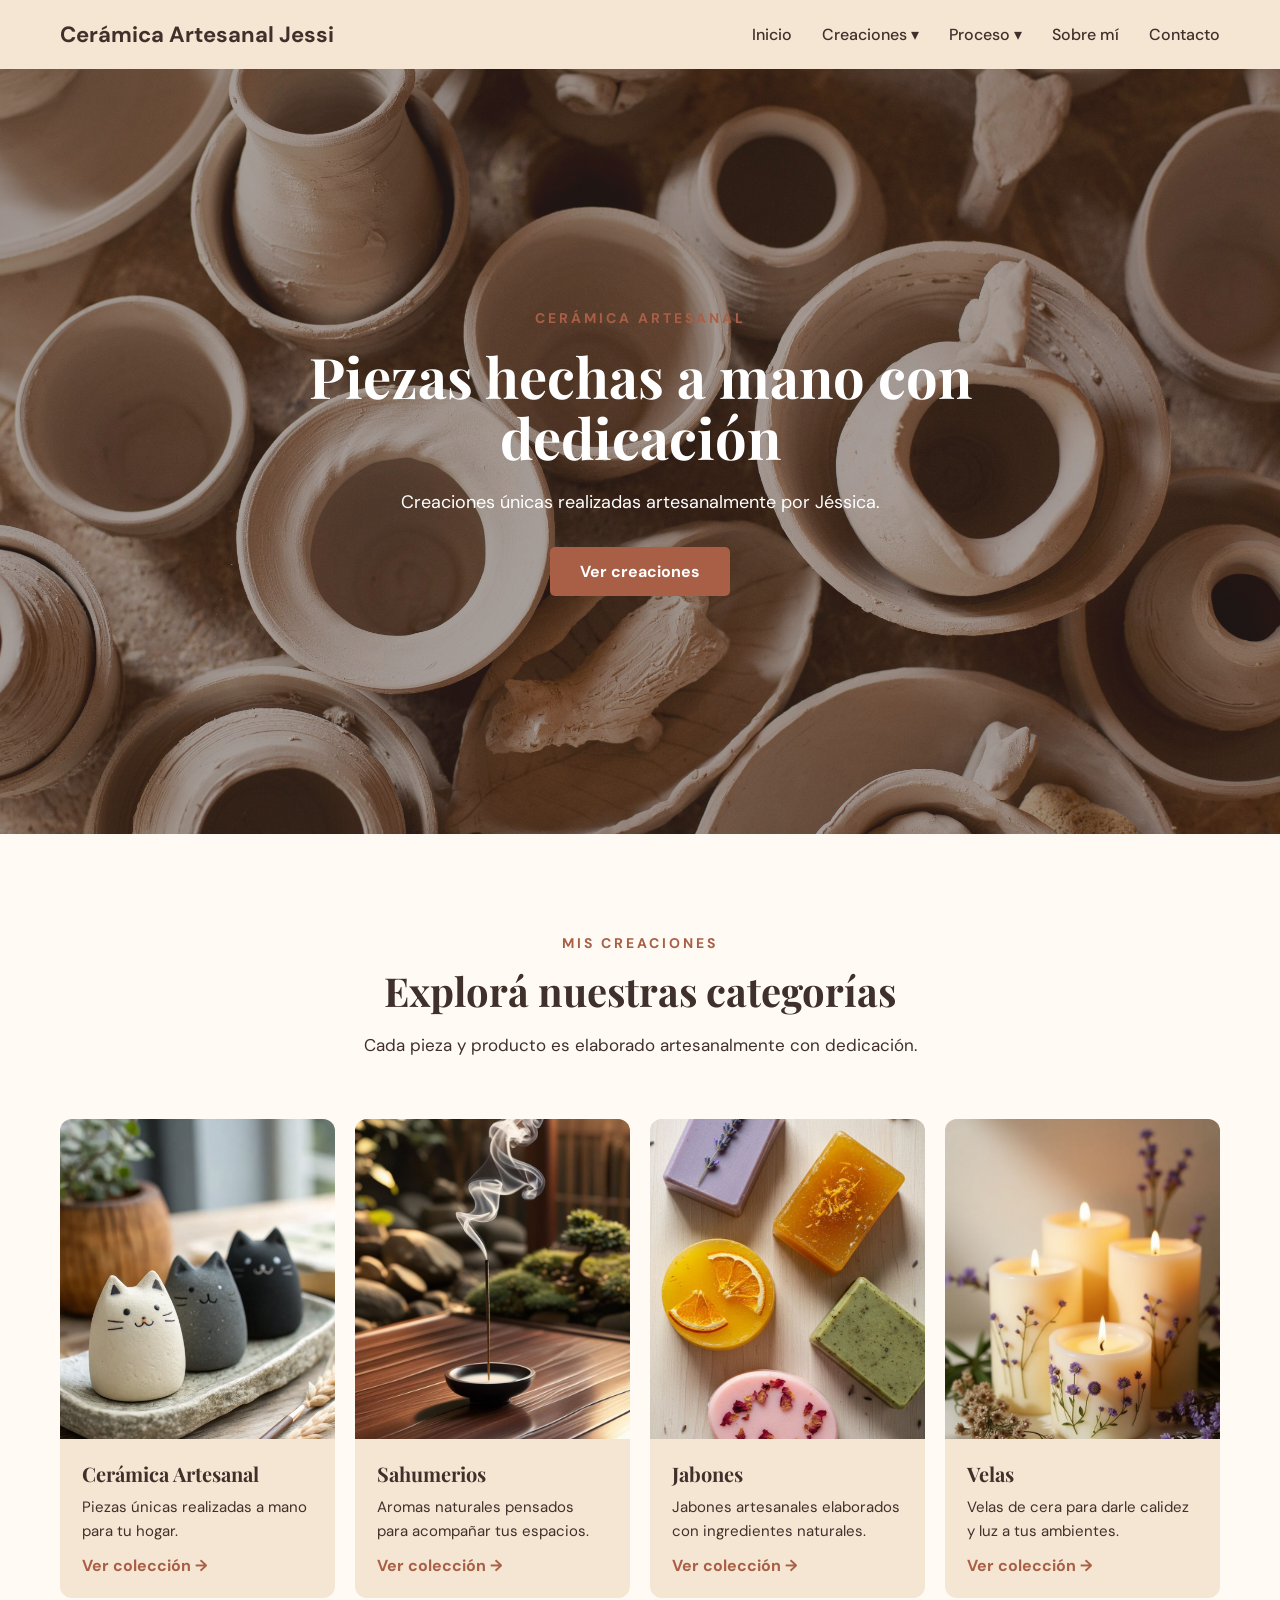
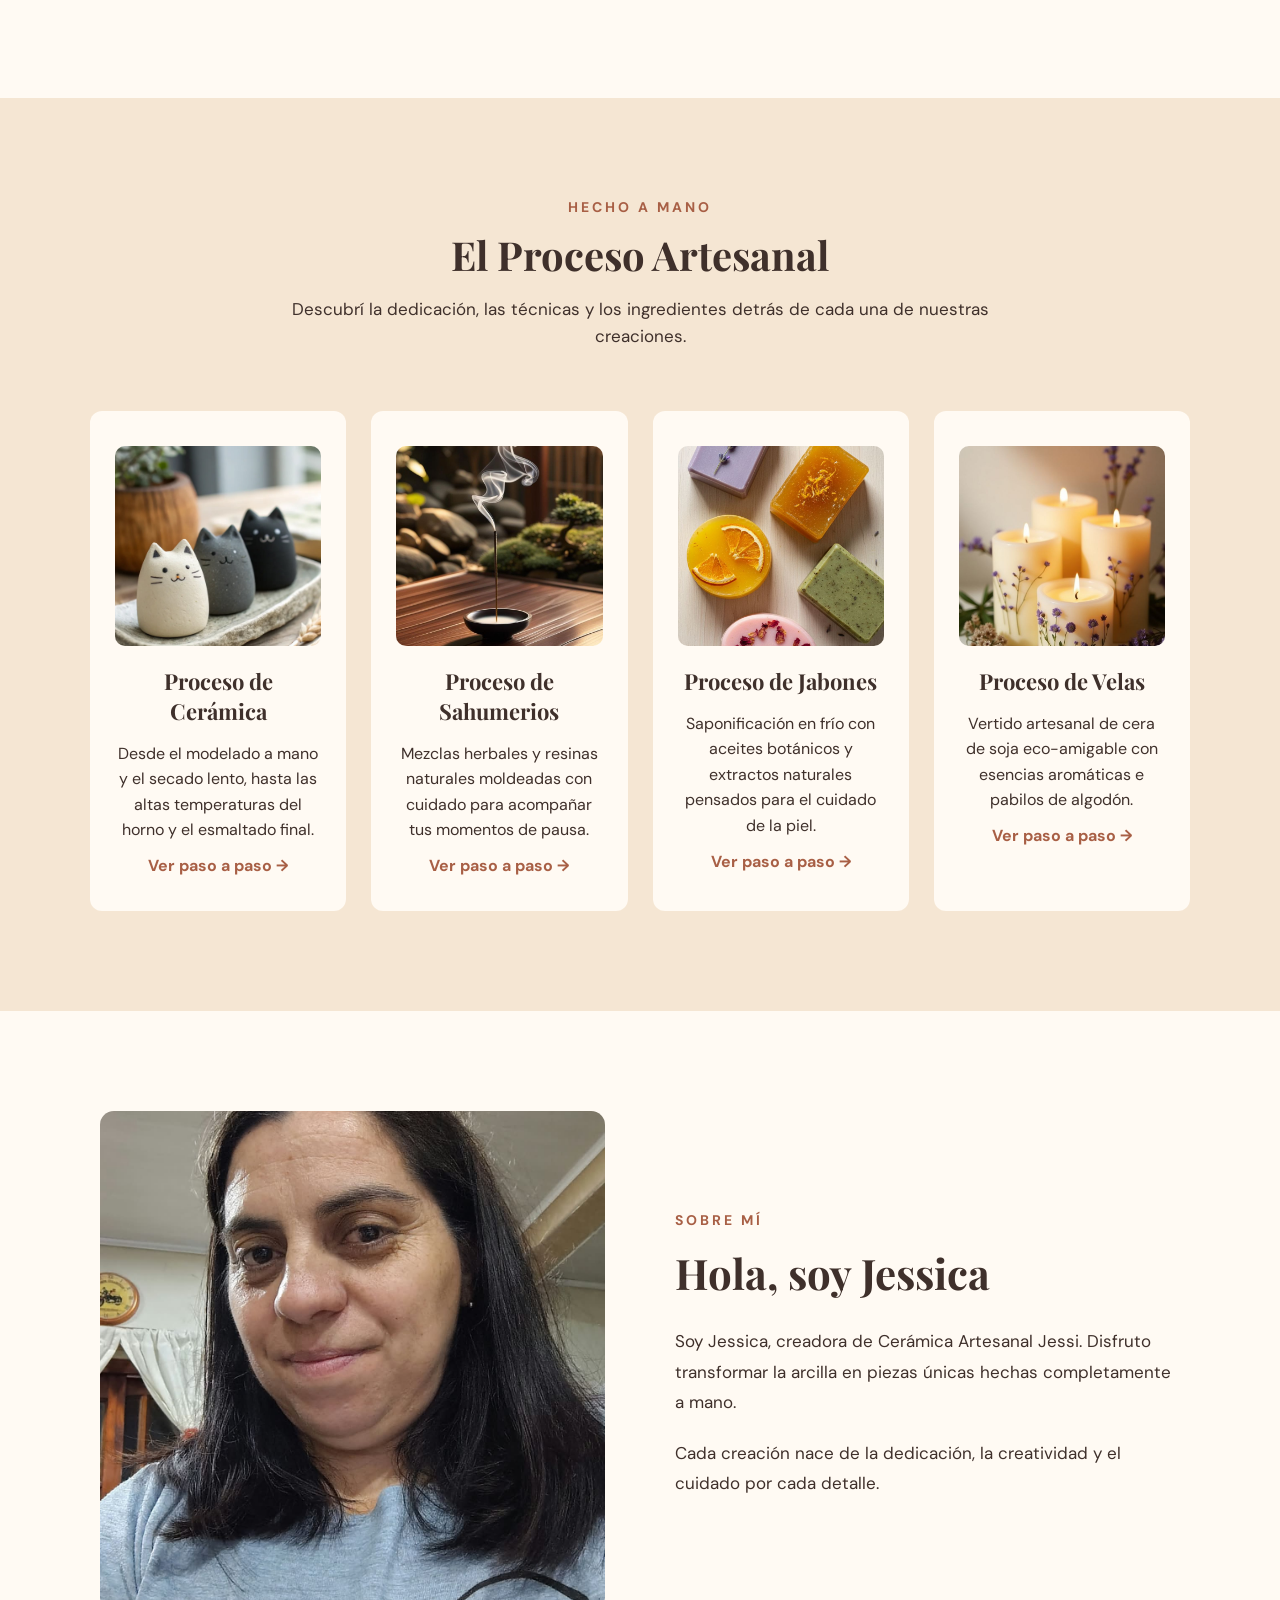
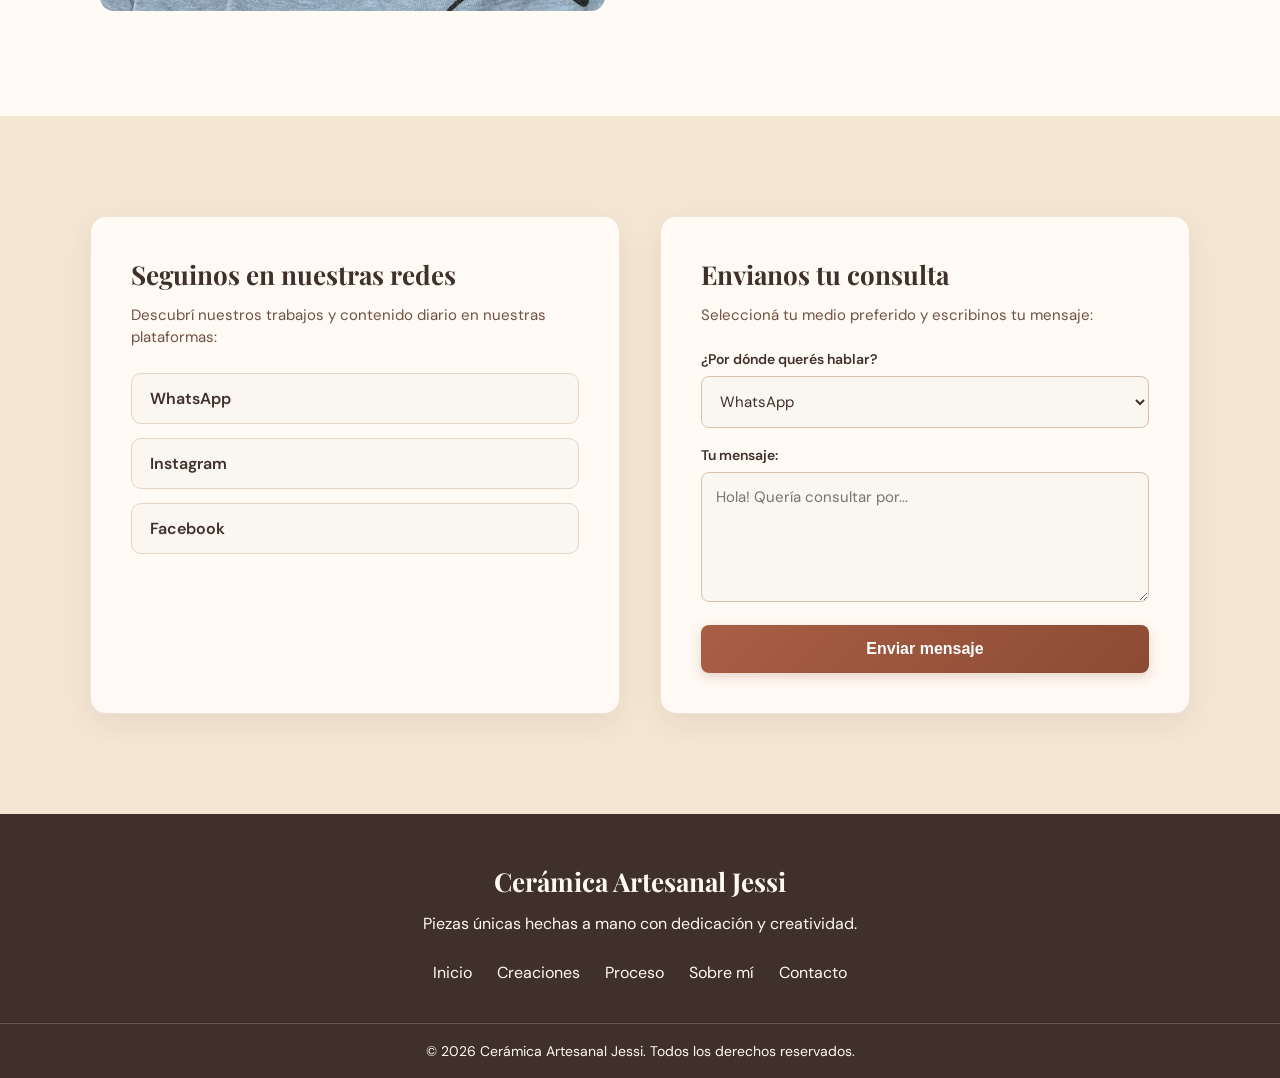
==== commit 61ff42d2: "Version Nueva" ====
--- a/index.html
+++ b/index.html
@@ -41,7 +41,7 @@
             </ul>
         </li>
         <li><a href="index.html#sobre-mi">Sobre mí</a></li>
-        <li><a href="index.html#contacto">Contacto</a></li>
+        <li><a href="#contacto">Contacto</a></li>
     </ul>
 </nav>
 
@@ -75,7 +75,7 @@
     <div class="galeria">
 
         <div class="pieza">
-            <img src="img/pieza1.jpg" alt="Cerámica Artesanal">
+            <img src="img/Ceramica/CeramicaPortada.jpg" alt="Cerámica Artesanal">
             <div class="pieza-info">
                 <h3>Cerámica Artesanal</h3>
                 <p>Piezas únicas realizadas a mano para tu hogar.</p>
@@ -84,7 +84,7 @@
         </div>
 
         <div class="pieza">
-            <img src="img/sahumerio1.jpg" alt="Sahumerios Artesanales">
+            <img src="img/Sahumerios/SahumeriosPortada.jpg" alt="Sahumerios Artesanales">
             <div class="pieza-info">
                 <h3>Sahumerios</h3>
                 <p>Aromas naturales pensados para acompañar tus espacios.</p>
@@ -93,7 +93,7 @@
         </div>
 
         <div class="pieza">
-            <img src="img/jabon1.jpg" alt="Jabones Artesanales">
+            <img src="img/Jabones/JabonesPortada.jpg" alt="Jabones Artesanales">
             <div class="pieza-info">
                 <h3>Jabones</h3>
                 <p>Jabones artesanales elaborados con ingredientes naturales.</p>
@@ -102,7 +102,7 @@
         </div>
 
         <div class="pieza">
-            <img src="img/vela1.jpg" alt="Velas Artesanales">
+            <img src="img/Velas/VelasPortada.jpg" alt="Velas Artesanales">
             <div class="pieza-info">
                 <h3>Velas</h3>
                 <p>Velas de cera para darle calidez y luz a tus ambientes.</p>
@@ -128,7 +128,7 @@
     <div class="pasos">
 
         <div class="paso">
-            <img src="img/pieza1.jpg" alt="Proceso de Cerámica" class="proceso-img">
+            <img src="img/Procesos/CeramicaPortada.jpg" alt="Proceso de Cerámica" class="proceso-img">
             <h3>Proceso de Cerámica</h3>
             <p>
                 Desde el modelado a mano y el secado lento, hasta las altas temperaturas del horno y el esmaltado final.
@@ -137,7 +137,7 @@
         </div>
 
         <div class="paso">
-            <img src="img/sahumerio1.jpg" alt="Proceso de Sahumerios" class="proceso-img">
+            <img src="img/Procesos/SahumeriosPortada.jpg" alt="Proceso de Sahumerios" class="proceso-img">
             <h3>Proceso de Sahumerios</h3>
             <p>
                 Mezclas herbales y resinas naturales moldeadas con cuidado para acompañar tus momentos de pausa.
@@ -146,7 +146,7 @@
         </div>
 
         <div class="paso">
-            <img src="img/jabon1.jpg" alt="Proceso de Jabones" class="proceso-img">
+            <img src="img/Procesos/JabonesPortada.jpg" alt="Proceso de Jabones" class="proceso-img">
             <h3>Proceso de Jabones</h3>
             <p>
                 Saponificación en frío con aceites botánicos y extractos naturales pensados para el cuidado de la piel.
@@ -155,7 +155,7 @@
         </div>
 
         <div class="paso">
-            <img src="img/vela1.jpg" alt="Proceso de Velas" class="proceso-img">
+            <img src="img/Procesos/VelasPortada.jpg" alt="Proceso de Velas" class="proceso-img">
             <h3>Proceso de Velas</h3>
             <p>
                 Vertido artesanal de cera de soja eco-amigable con esencias aromáticas e pabilos de algodón.
@@ -194,7 +194,7 @@
 </section>
 
 
-<section class="contacto">
+<section id="contacto" class="contacto">
     <div class="contacto-contenido">
         
         <!-- BLOQUE 1: REDES SOCIALES -->
--- a/css/style.css
+++ b/css/style.css
@@ -315,6 +315,120 @@
 }
 
 /* ==============================
+   PÁGINA DE PROCESOS (GENERAL Y DETALLADA - ZIGZAG)
+   ============================== */
+
+.procesos-principal {
+    padding: 80px 40px;
+    min-height: 70vh;
+}
+
+.categorias-procesos {
+    max-width: 1100px;
+    margin: 0 auto;
+    display: grid;
+    grid-template-columns: repeat(2, 1fr);
+    gap: 30px;
+}
+
+.categoria-proceso {
+    display: flex;
+    flex-direction: column;
+    background-color: #F5E6D3;
+    border-radius: 14px;
+    overflow: hidden;
+    text-decoration: none;
+    color: #3F302B;
+    transition: transform 0.3s ease, box-shadow 0.3s ease;
+}
+
+.categoria-proceso:hover {
+    transform: translateY(-8px);
+    box-shadow: 0 15px 30px rgba(63, 48, 43, 0.15);
+}
+
+.categoria-proceso:hover .categoria-imagen img {
+    transform: scale(1.05);
+}
+
+/* ESTRUCTURA ZIGZAG DE PROCESOS ESPECÍFICOS */
+.contenedor-procesos-zigzag {
+    max-width: 1100px;
+    margin: 50px auto 0;
+    padding: 0 20px;
+    display: flex;
+    flex-direction: column;
+    gap: 60px;
+}
+
+.paso-card {
+    display: flex;
+    align-items: center;
+    gap: 40px;
+    background: #ffffff;
+    border-radius: 20px;
+    padding: 24px;
+    border: 1px solid rgba(0, 0, 0, 0.05);
+    box-shadow: 0 10px 30px rgba(0, 0, 0, 0.04);
+    transition: transform 0.3s ease, box-shadow 0.3s ease;
+}
+
+.paso-card:hover {
+    transform: translateY(-4px);
+    box-shadow: 0 15px 35px rgba(0, 0, 0, 0.08);
+}
+
+.paso-invertido {
+    flex-direction: row-reverse;
+}
+
+.paso-media {
+    flex: 1;
+    border-radius: 14px;
+    overflow: hidden;
+    max-height: 320px;
+}
+
+.paso-media video {
+    width: 100%;
+    height: 100%;
+    max-height: 320px;
+    object-fit: cover;
+    display: block;
+}
+
+.paso-info {
+    flex: 1;
+    padding: 20px;
+    position: relative;
+}
+
+.paso-badge {
+    display: inline-block;
+    background: #F4ECE4;
+    color: #A85F45;
+    font-weight: 700;
+    font-size: 14px;
+    padding: 6px 14px;
+    border-radius: 20px;
+    margin-bottom: 16px;
+    letter-spacing: 1px;
+}
+
+.paso-info h3 {
+    font-size: 24px;
+    color: #3F302B;
+    margin-bottom: 12px;
+}
+
+.paso-info p {
+    font-size: 15px;
+    color: #6F5145;
+    line-height: 1.7;
+    margin: 0;
+}
+
+/* ==============================
    PÁGINA DE CREACIONES (PC)
    ============================== */
 
@@ -387,7 +501,7 @@
 }
 
 /* ==============================
-   SOBRE MÍ & CONTACTO
+   SOBRE MÍ
    ============================== */
 
 .sobre-mi {
@@ -430,309 +544,8 @@
     margin-bottom: 20px;
 }
 
-
-/* ==============================
-   VIDEO & VISOR
-   ============================== */
-
-.contenedor-video {
-    max-width: 900px;
-    margin: 0 auto 60px;
-    text-align: center;
-}
-
-.contenedor-video h2 {
-    font-size: 28px;
-    margin-bottom: 20px;
-}
-
-.video-wrapper {
-    position: relative;
-    width: 100%;
-    border-radius: 14px;
-    overflow: hidden;
-    box-shadow: 0 10px 25px rgba(63, 48, 43, 0.15);
-    background-color: #000;
-}
-
-.video-wrapper video,
-.video-wrapper iframe,
-.video-wrapper img {
-    width: 100%;
-    max-height: 500px;
-    object-fit: cover;
-    display: block;
-    border: none;
-}
-
-.visor {
-    position: fixed;
-    top: 0;
-    left: 0;
-    width: 100%;
-    height: 100%;
-    background-color: rgba(0, 0, 0, 0.85);
-    display: flex;
-    align-items: center;
-    justify-content: center;
-    padding: 40px;
-    z-index: 9999;
-    cursor: pointer;
-}
-
-.visor img {
-    max-width: 90%;
-    max-height: 90%;
-    object-fit: contain;
-    border-radius: 10px;
-}
-
-/* ==============================
-   FOOTER
-   ============================== */
-
-footer {
-    background-color: #3F302B;
-    color: #FFFAF3;
-    padding-top: 50px;
-}
-
-.footer-contenido {
-    max-width: 1100px;
-    margin: 0 auto;
-    padding: 0 30px 40px;
-    text-align: center;
-}
-
-.footer-contenido h3 {
-    font-size: 26px;
-    margin-bottom: 12px;
-}
-
-.footer-contenido > p {
-    font-size: 16px;
-    line-height: 1.6;
-    margin-bottom: 25px;
-}
-
-.footer-links {
-    display: flex;
-    justify-content: center;
-    gap: 25px;
-    flex-wrap: wrap;
-}
-
-.footer-links a {
-    color: #FFFAF3;
-    text-decoration: none;
-    transition: 0.3s;
-}
-
-.footer-links a:hover {
-    color: #D8A18B;
-}
-
-.footer-final {
-    text-align: center;
-    padding: 18px;
-    border-top: 1px solid rgba(255, 250, 243, 0.2);
-}
-
-.footer-final p {
-    font-size: 14px;
-}
-
-/* ==============================
-   ANIMACIONES
-   ============================== */
-
-.pieza,
-.paso,
-.sobre-mi-imagen,
-.sobre-mi-contenido,
-.contacto-info,
-.contacto-formulario {
-    opacity: 0;
-    transform: translateY(30px);
-    transition: opacity 0.7s ease, transform 0.7s ease;
-}
-
-.mostrar {
-    opacity: 1;
-    transform: translateY(0);
-}
-
-@keyframes aparecerHero {
-    from {
-        opacity: 0;
-        transform: translateY(25px);
-    }
-    to {
-        opacity: 1;
-        transform: translateY(0);
-    }
-}
-
-/* ==============================
-   RESPONSIVE - TABLETS (HASTA 900PX)
-   ============================== */
-
-@media (max-width: 900px) {
-    nav {
-        padding: 20px 30px;
-    }
-
-    nav ul {
-        gap: 18px;
-    }
-
-    .galeria,
-    .pasos {
-        grid-template-columns: repeat(2, 1fr);
-    }
-
-    .sobre-mi,
-    .contacto-contenido {
-        grid-template-columns: 1fr;
-        gap: 40px;
-    }
-
-    .sobre-mi-imagen img {
-        height: 400px;
-    }
-}
-
-/* ==============================
-   RESPONSIVE - CELULARES (HASTA 600PX)
-   ============================== */
-
-@media (max-width: 600px) {
-    nav {
-        display: flex;
-        flex-wrap: wrap;
-        flex-direction: row;
-        justify-content: space-between;
-        align-items: center;
-        padding: 20px;
-    }
-
-    .logo {
-        font-size: 18px;
-        white-space: nowrap;
-    }
-
-    .menu-toggle {
-        display: block;
-        background: none;
-        border: none;
-        font-size: 28px;
-        color: #3F302B;
-        cursor: pointer;
-    }
-
-    nav ul {
-        display: none;
-        width: 100%;
-        flex-direction: column;
-        align-items: center;
-        gap: 18px;
-        padding-top: 20px;
-    }
-
-    nav ul.menu-abierto {
-        display: flex;
-    }
-
-    nav a {
-        font-size: 14px;
-    }
-
-    .hero {
-        min-height: 80vh;
-        padding: 30px 20px;
-    }
-
-    .hero h1 {
-        font-size: 40px;
-    }
-
-    .hero p {
-        font-size: 16px;
-    }
-
-    .creaciones,
-    .proceso,
-    .sobre-mi,
-    .contacto {
-        padding: 70px 20px;
-    }
-
-    .seccion-titulo h2 {
-        font-size: 32px;
-    }
-
-    .galeria,
-    .pasos {
-        grid-template-columns: 1fr;
-    }
-
-    .pieza img {
-        height: 280px;
-    }
-
-    .pieza-info {
-        padding: 12px 10px;
-    }
-
-    .pieza-info h3 {
-        font-size: 1.1rem;
-    }
-
-    .sobre-mi-imagen img {
-        height: 350px;
-    }
-
-    .contacto-info,
-    .contacto-formulario {
-        padding: 30px 25px;
-    }
-
-    .footer-links {
-        gap: 15px;
-    }
-
-    /* Creaciones en Celular */
-    .creaciones-principal {
-        padding: 50px 20px;
-    }
-
-    .categorias-creaciones {
-        grid-template-columns: 1fr;
-        gap: 20px;
-    }
-
-    .categoria-imagen {
-        height: 200px;
-    }
-
-    .categoria-contenido {
-        padding: 18px 15px;
-    }
-
-    .categoria-contenido h2 {
-        font-size: 20px;
-        line-height: 1.2;
-    }
-
-    .categoria-contenido p {
-        font-size: 14px;
-        margin-bottom: 12px;
-    }
-}
-
-
 /* ==========================================
-   SECCIÓN CONTACTO Y REDES (DISEÑO MEJORADO)
+   SECCIÓN CONTACTO Y REDES (ESCRITORIO)
    ========================================== */
 
 .contacto {
@@ -748,7 +561,6 @@
     gap: 40px;
 }
 
-/* Tarjetas principales (Información / Formulario) */
 .contacto-info,
 .contacto-formulario {
     background-color: #FFFAF3;
@@ -781,7 +593,6 @@
     line-height: 1.5;
 }
 
-/* Enlaces de Redes Sociales */
 .contacto-enlace {
     display: block;
     padding: 14px 18px;
@@ -802,7 +613,6 @@
     transform: translateX(6px);
 }
 
-/* Formulario y Campos */
 .contacto-formulario form {
     display: flex;
     flex-direction: column;
@@ -841,7 +651,6 @@
     resize: vertical;
 }
 
-/* Focus en campos de texto */
 .select-contacto:focus,
 .contacto-formulario input:focus,
 .contacto-formulario textarea:focus {
@@ -851,7 +660,6 @@
     box-shadow: 0 0 0 4px rgba(168, 95, 69, 0.15);
 }
 
-/* Botón de Enviar */
 .contacto-formulario button {
     width: 100%;
     padding: 15px;
@@ -870,4 +678,371 @@
     background: linear-gradient(135deg, #8C4B34 0%, #6F5145 100%);
     box-shadow: 0 6px 18px rgba(168, 95, 69, 0.4);
     transform: translateY(-2px);
+}
+
+/* ==============================
+   VIDEO & VISOR
+   ============================== */
+
+.contenedor-video {
+    max-width: 900px;
+    margin: 0 auto 60px;
+    text-align: center;
+}
+
+.contenedor-video h2 {
+    font-size: 28px;
+    margin-bottom: 20px;
+}
+
+.video-wrapper {
+    position: relative;
+    width: 100%;
+    border-radius: 14px;
+    overflow: hidden;
+    box-shadow: 0 10px 25px rgba(63, 48, 43, 0.15);
+    background-color: #000;
+}
+
+.video-wrapper video,
+.video-wrapper iframe,
+.video-wrapper img {
+    width: 100%;
+    max-height: 500px;
+    object-fit: cover;
+    display: block;
+    border: none;
+}
+
+.visor {
+    position: fixed;
+    top: 0;
+    left: 0;
+    width: 100%;
+    height: 100%;
+    background-color: rgba(0, 0, 0, 0.85);
+    display: flex;
+    align-items: center;
+    justify-content: center;
+    padding: 40px;
+    z-index: 9999;
+    cursor: pointer;
+}
+
+.visor img {
+    max-width: 90%;
+    max-height: 90%;
+    object-fit: contain;
+    border-radius: 10px;
+}
+
+/* ==============================
+   FOOTER
+   ============================== */
+
+footer {
+    background-color: #3F302B;
+    color: #FFFAF3;
+    padding-top: 50px;
+}
+
+.footer-contenido {
+    max-width: 1100px;
+    margin: 0 auto;
+    padding: 0 30px 40px;
+    text-align: center;
+}
+
+.footer-contenido h3 {
+    font-size: 26px;
+    margin-bottom: 12px;
+}
+
+.footer-contenido > p {
+    font-size: 16px;
+    line-height: 1.6;
+    margin-bottom: 25px;
+}
+
+.footer-links {
+    display: flex;
+    justify-content: center;
+    gap: 25px;
+    flex-wrap: wrap;
+}
+
+.footer-links a {
+    color: #FFFAF3;
+    text-decoration: none;
+    transition: 0.3s;
+}
+
+.footer-links a:hover {
+    color: #D8A18B;
+}
+
+.footer-final {
+    text-align: center;
+    padding: 18px;
+    border-top: 1px solid rgba(255, 250, 243, 0.2);
+}
+
+.footer-final p {
+    font-size: 14px;
+}
+
+/* ==============================
+   ANIMACIONES
+   ============================== */
+
+.pieza,
+.paso,
+.sobre-mi-imagen,
+.sobre-mi-contenido,
+.contacto-info,
+.contacto-formulario {
+    opacity: 0;
+    transform: translateY(30px);
+    transition: opacity 0.7s ease, transform 0.7s ease;
+}
+
+.mostrar {
+    opacity: 1;
+    transform: translateY(0);
+}
+
+@keyframes aparecerHero {
+    from {
+        opacity: 0;
+        transform: translateY(25px);
+    }
+    to {
+        opacity: 1;
+        transform: translateY(0);
+    }
+}
+
+/* ==============================
+   RESPONSIVE - TABLETS (HASTA 900PX)
+   ============================== */
+
+@media (max-width: 900px) {
+    nav {
+        padding: 20px 30px;
+    }
+
+    nav ul {
+        gap: 18px;
+    }
+
+    .galeria,
+    .pasos {
+        grid-template-columns: repeat(2, 1fr);
+    }
+
+    .sobre-mi,
+    .contacto-contenido {
+        grid-template-columns: 1fr;
+        gap: 40px;
+    }
+
+    .sobre-mi-imagen img {
+        height: 400px;
+    }
+
+    /* Procesos en Tablet */
+    .paso-card {
+        gap: 20px;
+        padding: 20px;
+    }
+
+    .paso-info h3 {
+        font-size: 20px;
+    }
+}
+
+/* ==============================
+   RESPONSIVE - CELULARES (HASTA 600PX) - DEBE IR AL FINAL
+   ============================== */
+
+@media (max-width: 600px) {
+    nav {
+        display: flex;
+        flex-wrap: wrap;
+        flex-direction: row;
+        justify-content: space-between;
+        align-items: center;
+        padding: 20px;
+    }
+
+    .logo {
+        font-size: 18px;
+        white-space: nowrap;
+    }
+
+    .menu-toggle {
+        display: block;
+        background: none;
+        border: none;
+        font-size: 28px;
+        color: #3F302B;
+        cursor: pointer;
+    }
+
+    nav ul {
+        display: none;
+        width: 100%;
+        flex-direction: column;
+        align-items: center;
+        gap: 18px;
+        padding-top: 20px;
+    }
+
+    nav ul.menu-abierto {
+        display: flex;
+    }
+
+    nav a {
+        font-size: 14px;
+    }
+
+    .hero {
+        min-height: 80vh;
+        padding: 30px 20px;
+    }
+
+    .hero h1 {
+        font-size: 40px;
+    }
+
+    .hero p {
+        font-size: 16px;
+    }
+
+    .creaciones,
+    .proceso,
+    .sobre-mi,
+    .contacto {
+        padding: 50px 15px;
+    }
+
+    .seccion-titulo h2 {
+        font-size: 32px;
+    }
+
+    .galeria,
+    .pasos {
+        grid-template-columns: 1fr;
+    }
+
+    .pieza img {
+        height: 280px;
+    }
+
+    .pieza-info {
+        padding: 12px 10px;
+    }
+
+    .pieza-info h3 {
+        font-size: 1.1rem;
+    }
+
+    .sobre-mi-imagen img {
+        height: 350px;
+    }
+
+    /* FORZAR 1 COLUMNA EN CELULAR */
+    .contacto-contenido {
+        grid-template-columns: 1fr !important;
+        gap: 25px;
+    }
+
+    .contacto-info,
+    .contacto-formulario {
+        padding: 25px 18px;
+    }
+
+    .contacto-info h3,
+    .contacto-formulario h3 {
+        font-size: 22px;
+        margin-bottom: 10px;
+    }
+
+    .select-contacto,
+    .contacto-formulario input,
+    .contacto-formulario textarea {
+        font-size: 16px;
+        padding: 12px;
+    }
+
+    .contacto-enlace {
+        padding: 12px 15px;
+        font-size: 15px;
+    }
+
+    .contacto-formulario button {
+        padding: 14px;
+        font-size: 16px;
+    }
+
+    .footer-links {
+        gap: 15px;
+    }
+
+    .creaciones-principal {
+        padding: 50px 20px;
+    }
+
+    .categorias-creaciones {
+        grid-template-columns: 1fr;
+        gap: 20px;
+    }
+
+    .categoria-imagen {
+        height: 200px;
+    }
+
+    .categoria-contenido {
+        padding: 18px 15px;
+    }
+
+    .categoria-contenido h2 {
+        font-size: 20px;
+        line-height: 1.2;
+    }
+
+    .categoria-contenido p {
+        font-size: 14px;
+        margin-bottom: 12px;
+    }
+
+    /* Procesos en Celular */
+    .procesos-principal {
+        padding: 50px 20px;
+    }
+
+    .categorias-procesos {
+        grid-template-columns: 1fr;
+        gap: 20px;
+    }
+
+    .paso-card, 
+    .paso-invertido {
+        flex-direction: column;
+        gap: 15px;
+        padding: 16px;
+    }
+
+    .paso-media, 
+    .paso-info {
+        width: 100%;
+    }
+
+    .paso-media video {
+        height: 220px;
+    }
+
+    .paso-info {
+        padding: 10px 5px;
+    }
 }
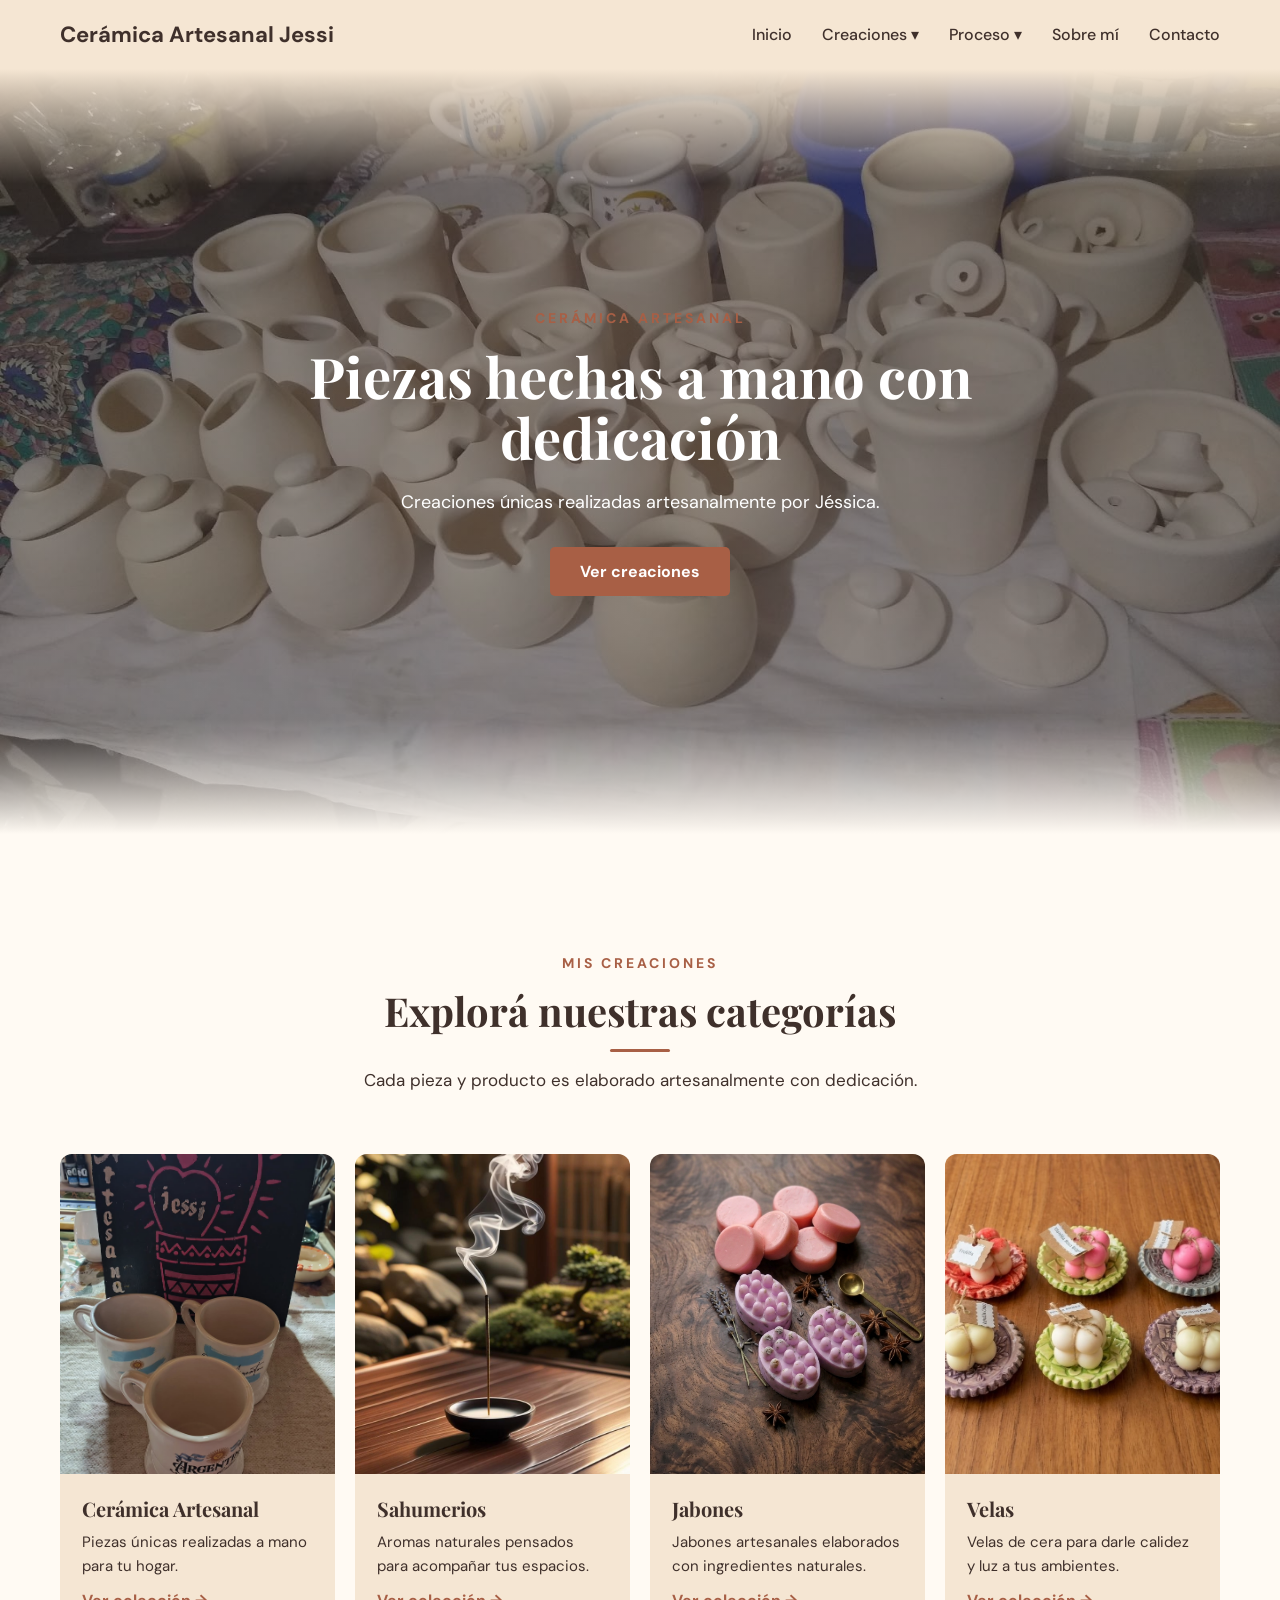
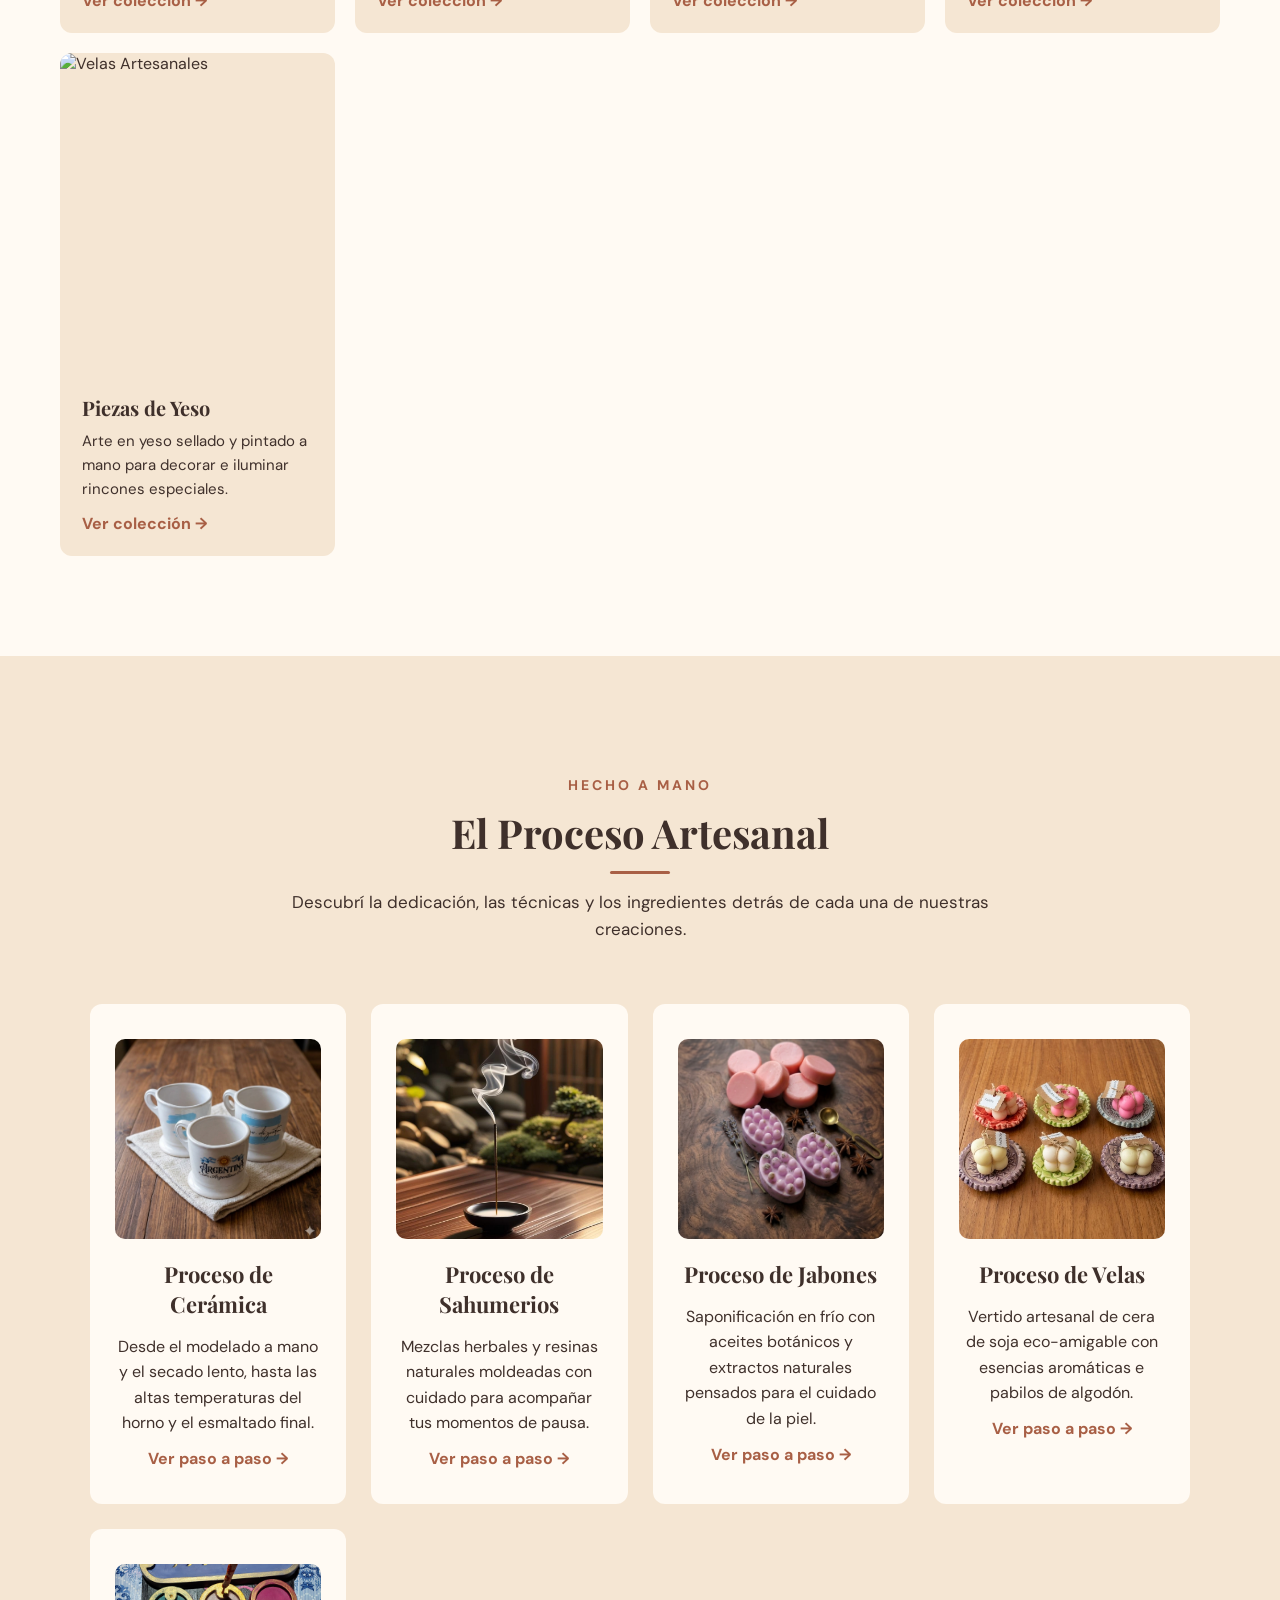
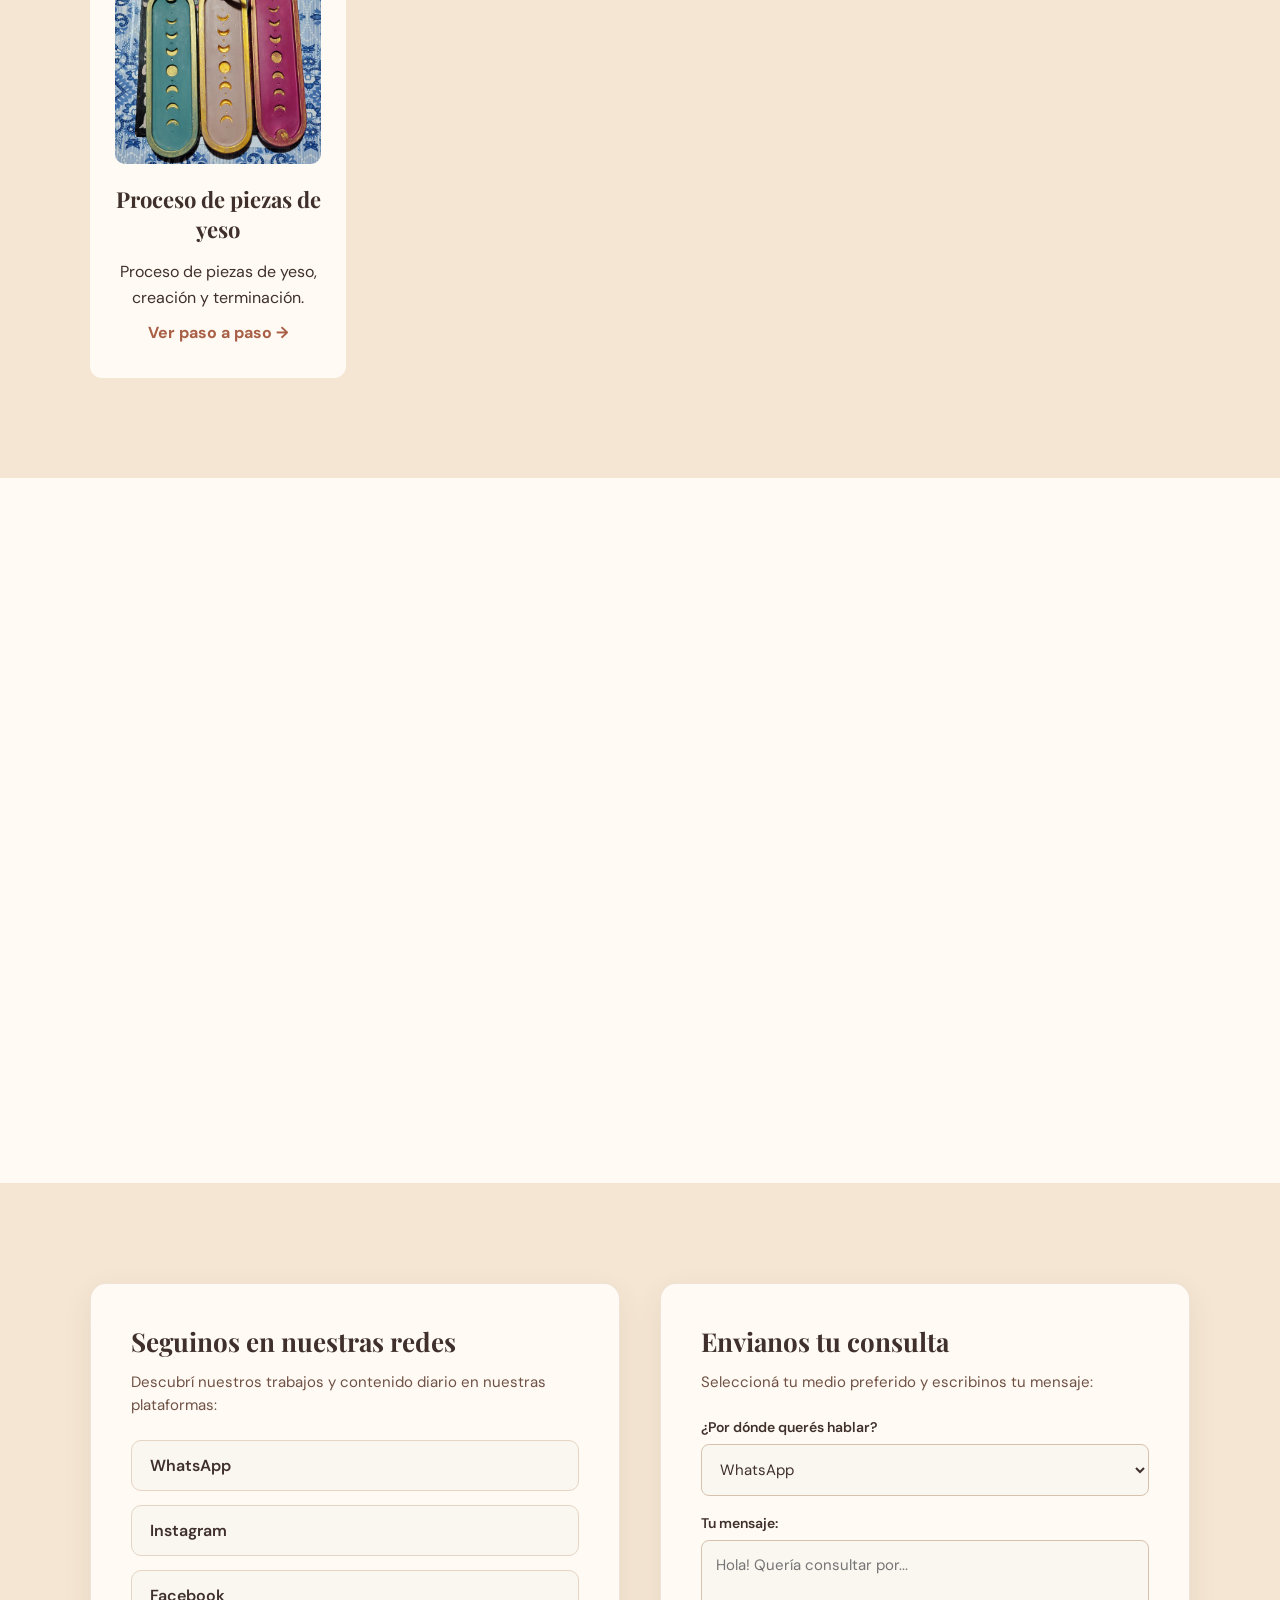
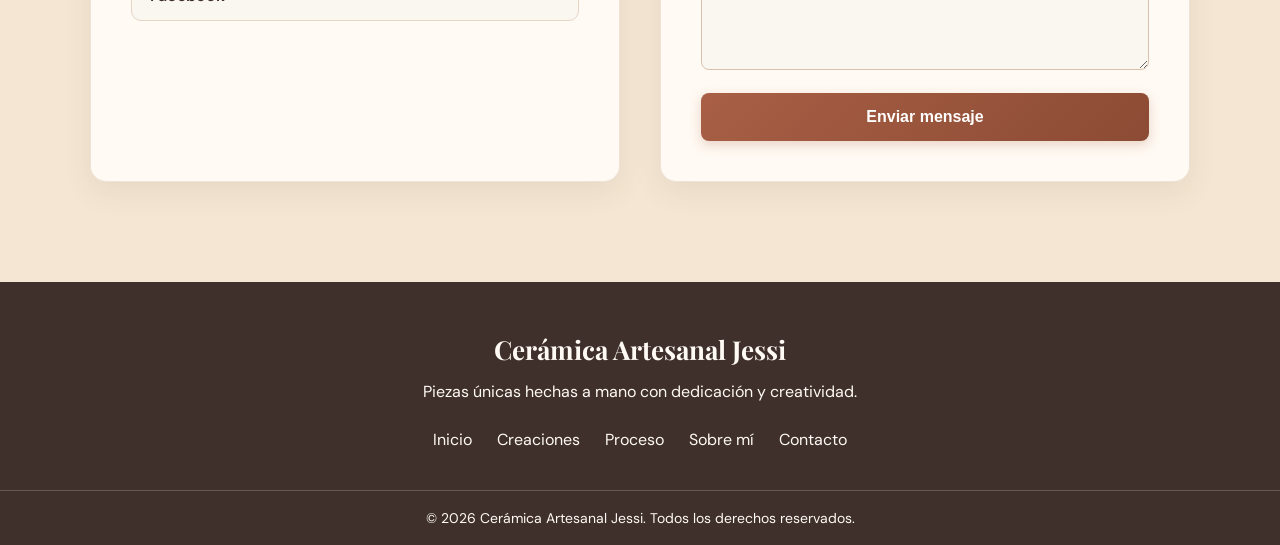
==== commit 28bb52ea: "Version Nueva" ====
--- a/index.html
+++ b/index.html
@@ -29,6 +29,7 @@
                 <li><a href="sahumerios.html">Sahumerios</a></li>
                 <li><a href="jabones.html">Jabones</a></li>
                 <li><a href="velas.html">Velas</a></li>
+                <li><a href="yeso.html">Yeso</a></li>
             </ul>
         </li>
         <li class="dropdown">
@@ -38,6 +39,7 @@
                 <li><a href="proceso-sahumerios.html">Proceso de Sahumerios</a></li>
                 <li><a href="proceso-jabones.html">Proceso de Jabones</a></li>
                 <li><a href="proceso-velas.html">Proceso de Velas</a></li>
+                <li><a href="proceso-yeso.html">Proceso de piezas de yeso</a></li>
             </ul>
         </li>
         <li><a href="index.html#sobre-mi">Sobre mí</a></li>
@@ -75,7 +77,7 @@
     <div class="galeria">
 
         <div class="pieza">
-            <img src="img/Ceramica/CeramicaPortada.jpg" alt="Cerámica Artesanal">
+            <img src="img/Ceramica/Ceramica1.jpg" alt="Cerámica Artesanal">
             <div class="pieza-info">
                 <h3>Cerámica Artesanal</h3>
                 <p>Piezas únicas realizadas a mano para tu hogar.</p>
@@ -93,7 +95,7 @@
         </div>
 
         <div class="pieza">
-            <img src="img/Jabones/JabonesPortada.jpg" alt="Jabones Artesanales">
+            <img src="img/Jabones/jabones4.jpg" alt="Jabones Artesanales">
             <div class="pieza-info">
                 <h3>Jabones</h3>
                 <p>Jabones artesanales elaborados con ingredientes naturales.</p>
@@ -102,7 +104,7 @@
         </div>
 
         <div class="pieza">
-            <img src="img/Velas/VelasPortada.jpg" alt="Velas Artesanales">
+            <img src="img/Velas/velas3.jpg" alt="Velas Artesanales">
             <div class="pieza-info">
                 <h3>Velas</h3>
                 <p>Velas de cera para darle calidez y luz a tus ambientes.</p>
@@ -110,6 +112,15 @@
             </div>
         </div>
 
+        <div class="pieza">
+            <img src="img/Yeso/Yeso1.jpg" alt="Velas Artesanales">
+            <div class="pieza-info">
+                <h3>Piezas de Yeso</h3>
+                <p>Arte en yeso sellado y pintado a mano para decorar e iluminar rincones especiales.</p>
+                <a href="yeso.html" class="boton-categoria">Ver colección →</a>
+            </div>
+        </div>
+
     </div>
 
 </section>
@@ -128,7 +139,7 @@
     <div class="pasos">
 
         <div class="paso">
-            <img src="img/Procesos/CeramicaPortada.jpg" alt="Proceso de Cerámica" class="proceso-img">
+            <img src="img/Procesos/Ceramica1.jpg" alt="Proceso de Cerámica" class="proceso-img">
             <h3>Proceso de Cerámica</h3>
             <p>
                 Desde el modelado a mano y el secado lento, hasta las altas temperaturas del horno y el esmaltado final.
@@ -146,7 +157,7 @@
         </div>
 
         <div class="paso">
-            <img src="img/Procesos/JabonesPortada.jpg" alt="Proceso de Jabones" class="proceso-img">
+            <img src="img/Procesos/jabones4.jpg" alt="Proceso de Jabones" class="proceso-img">
             <h3>Proceso de Jabones</h3>
             <p>
                 Saponificación en frío con aceites botánicos y extractos naturales pensados para el cuidado de la piel.
@@ -155,12 +166,21 @@
         </div>
 
         <div class="paso">
-            <img src="img/Procesos/VelasPortada.jpg" alt="Proceso de Velas" class="proceso-img">
+            <img src="img/Procesos/velas3.jpg" alt="Proceso de Velas" class="proceso-img">
             <h3>Proceso de Velas</h3>
             <p>
                 Vertido artesanal de cera de soja eco-amigable con esencias aromáticas e pabilos de algodón.
             </p>
             <a href="proceso-velas.html" class="boton-categoria">Ver paso a paso →</a>
+        </div>
+
+        <div class="paso">
+            <img src="img/Procesos/yeso1.jpg" alt="Proceso de piezas de Yeso" class="proceso-img">
+            <h3>Proceso de piezas de yeso</h3>
+            <p>
+                Proceso de piezas de yeso, creación y terminación.
+            </p>
+            <a href="proceso-yeso.html" class="boton-categoria">Ver paso a paso →</a>
         </div>
 
     </div>
--- a/css/style.css
+++ b/css/style.css
@@ -110,9 +110,12 @@
     padding: 40px 20px;
     background-color: #F5E6D3;
     background-image: linear-gradient(
-        rgba(63, 48, 43, 0.45),
-        rgba(63, 48, 43, 0.45)
-    ), url("../img/hero.jpg");
+        to bottom,
+        #F5E6D3 0%,                      /* Coincide con el color del menú arriba */
+        rgba(63, 48, 43, 0.45) 15%,      /* Capa oscura suave para resaltar texto */
+        rgba(63, 48, 43, 0.45) 85%,      /* Capa oscura suave */
+        #FFFAF3 100%                     /* Coincide con el color de la sección inferior */
+    ), url("../img/hero.jpeg");
     background-size: cover;
     background-position: center;
     background-repeat: no-repeat;
@@ -167,7 +170,7 @@
 .seccion-titulo {
     text-align: center;
     max-width: 700px;
-    margin: 0 auto 60px;
+    margin: 20px auto 60px;
 }
 
 .seccion-titulo .subtitulo {
@@ -181,12 +184,25 @@
 .seccion-titulo h2 {
     font-size: 40px;
     margin-bottom: 15px;
+    position: relative;
+    display: inline-block;
+}
+
+.seccion-titulo h2::after {
+    content: "";
+    display: block;
+    width: 60px;
+    height: 3px;
+    background: #A85F45;
+    margin: 12px auto 0;
+    border-radius: 10px;
 }
 
 .seccion-titulo > p:last-child {
     font-size: 17px;
     line-height: 1.6;
 }
+
 
 /* ==============================
    GALERÍA PRINCIPAL (INDEX)
@@ -244,6 +260,160 @@
     font-size: 15px;
     line-height: 1.6;
     margin: 0;
+}
+
+
+/* ==============================
+   NUEVO BLOQUE DE PRECIO Y CONSULTA
+   ============================== */
+
+/* Estilo para la descripción larga */
+.pieza-descripcion-larga {
+    font-size: 0.9rem;
+    color: #666; /* Gris más suave */
+    line-height: 1.5;
+    margin-bottom: 15px; /* Separación con el bloque de precio */
+}
+
+/* Contenedor de Precio y Botón */
+.pieza-compra {
+    display: flex;
+    justify-content: space-between; /* Separa precio a la izq, botón a la der */
+    align-items: center;
+    border-top: 1px solid #EEE; /* Línea sutil separadora */
+    padding-top: 12px;
+    margin-top: auto; /* Empuja este bloque al fondo de la info */
+}
+
+/* Estilo del Precio */
+.pieza-precio {
+    font-size: 1.2rem;
+    font-weight: bold;
+    color: #3F302B; /* Tono marrón oscuro */
+    font-family: 'Playfair Display', serif; /* Usamos la fuente de títulos */
+}
+
+/* Estilo del Botón de Consultar */
+.btn-consultar {
+    display: inline-block;
+    background-color: transparent;
+    color: #A85F45; /* Tono terracota */
+    border: 2px solid #A85F45;
+    padding: 6px 16px;
+    border-radius: 20px;
+    font-size: 0.85rem;
+    font-weight: bold;
+    text-transform: uppercase;
+    text-decoration: none;
+    transition: all 0.3s ease;
+}
+
+.btn-consultar:hover {
+    background-color: #A85F45;
+    color: #FFF;
+    box-shadow: 0 4px 8px rgba(168, 95, 69, 0.3);
+}
+
+
+/* ==============================
+   CARRUSEL DE MÚLTIPLES IMÁGENES
+   ============================== */
+
+/* Aseguramos que la tarjeta permita el desborde contenido */
+.pieza {
+    overflow: hidden;
+}
+
+.carrusel-imagenes {
+    position: relative;
+    width: 100%;
+    height: 280px;
+    overflow: hidden; /* Evita que las flechas salgan de la tarjeta */
+}
+
+.carrusel-pista {
+    display: flex;
+    width: 100%;
+    height: 100%;
+    overflow-x: scroll;
+    scroll-snap-type: x mandatory;
+    scrollbar-width: none;
+    -ms-overflow-style: none;
+}
+
+.carrusel-pista::-webkit-scrollbar {
+    display: none;
+}
+
+.carrusel-pista img {
+    min-width: 100%;
+    width: 100%;
+    height: 100%;
+    object-fit: cover;
+    scroll-snap-align: start;
+    flex-shrink: 0;
+}
+
+.carrusel-imagenes::-webkit-scrollbar {
+    display: none;
+}
+
+.carrusel-imagenes img {
+    width: 100%;
+    min-width: 100%; /* Forzado para que cada foto ocupe el 100% exacto de la tarjeta */
+    height: 100%;
+    object-fit: cover;
+    scroll-snap-align: start;
+    scroll-snap-stop: always;
+    flex-shrink: 0;
+}
+
+/* Badge indicador */
+.carrusel-badge {
+    position: absolute;
+    bottom: 10px;
+    right: 10px;
+    background: rgba(63, 48, 43, 0.75);
+    color: #FFF;
+    font-size: 0.75rem;
+    padding: 3px 8px;
+    border-radius: 12px;
+    pointer-events: none;
+    z-index: 2;
+}
+
+/* Estilo para las flechas del carrusel */
+.carrusel-btn {
+    position: absolute;
+    top: 50%;
+    transform: translateY(-50%);
+    background: rgba(255, 255, 255, 0.9);
+    color: #3F302B;
+    border: 1px solid rgba(0, 0, 0, 0.1);
+    width: 32px;
+    height: 32px;
+    border-radius: 50%;
+    font-size: 14px;
+    cursor: pointer;
+    z-index: 10; /* Mantiene las flechas por encima de cualquier foto */
+    display: flex;
+    align-items: center;
+    justify-content: center;
+    box-shadow: 0 2px 8px rgba(0, 0, 0, 0.25);
+    transition: background 0.2s ease, transform 0.2s ease;
+}
+
+.carrusel-btn:hover {
+    background: #FFFFFF;
+    transform: translateY(-50%) scale(1.1);
+}
+
+.carrusel-btn.prev {
+    left: 10px; /* Margen interno para que no se corte */
+}
+
+.carrusel-btn.next {
+    right: 10px; /* Margen interno para que no se corte */
 }
 
 /* ==============================
@@ -319,7 +489,7 @@
    ============================== */
 
 .procesos-principal {
-    padding: 80px 40px;
+    padding: 120px 40px 80px;
     min-height: 70vh;
 }
 
@@ -472,11 +642,12 @@
     height: 100%;
     object-fit: cover;
     display: block;
-    transition: transform 0.5s ease;
+    transition: transform 0.5s ease, filter 0.4s ease;
 }
 
 .categoria-creacion:hover .categoria-imagen img {
     transform: scale(1.05);
+    filter: brightness(1.04);
 }
 
 .categoria-contenido {
@@ -718,22 +889,53 @@
     position: fixed;
     top: 0;
     left: 0;
-    width: 100%;
-    height: 100%;
-    background-color: rgba(0, 0, 0, 0.85);
+    width: 100vw;
+    height: 100vh;
+    background: rgba(0, 0, 0, 0.85);
     display: flex;
     align-items: center;
     justify-content: center;
-    padding: 40px;
     z-index: 9999;
+    backdrop-filter: blur(4px);
+}
+
+.visor img {
+    max-width: 85%;
+    max-height: 85vh;
+    object-fit: contain;
+    border-radius: 4px;
+}
+
+.visor-btn {
+    position: absolute;
+    top: 50%;
+    transform: translateY(-50%);
+    background: rgba(255, 255, 255, 0.2);
+    color: white;
+    border: none;
+    font-size: 24px;
+    padding: 12px 18px;
     cursor: pointer;
-}
-
-.visor img {
-    max-width: 90%;
-    max-height: 90%;
-    object-fit: contain;
-    border-radius: 10px;
+    border-radius: 50%;
+    transition: background 0.3s;
+    user-select: none;
+}
+
+.visor-btn:hover {
+    background: rgba(255, 255, 255, 0.5);
+}
+
+.visor-btn.prev { left: 20px; }
+.visor-btn.next { right: 20px; }
+
+.visor-cerrar {
+    position: absolute;
+    top: 20px;
+    right: 25px;
+    color: white;
+    font-size: 30px;
+    cursor: pointer;
+    font-family: sans-serif;
 }
 
 /* ==============================
@@ -1018,7 +1220,7 @@
 
     /* Procesos en Celular */
     .procesos-principal {
-        padding: 50px 20px;
+        padding: 90px 20px 50px;
     }
 
     .categorias-procesos {
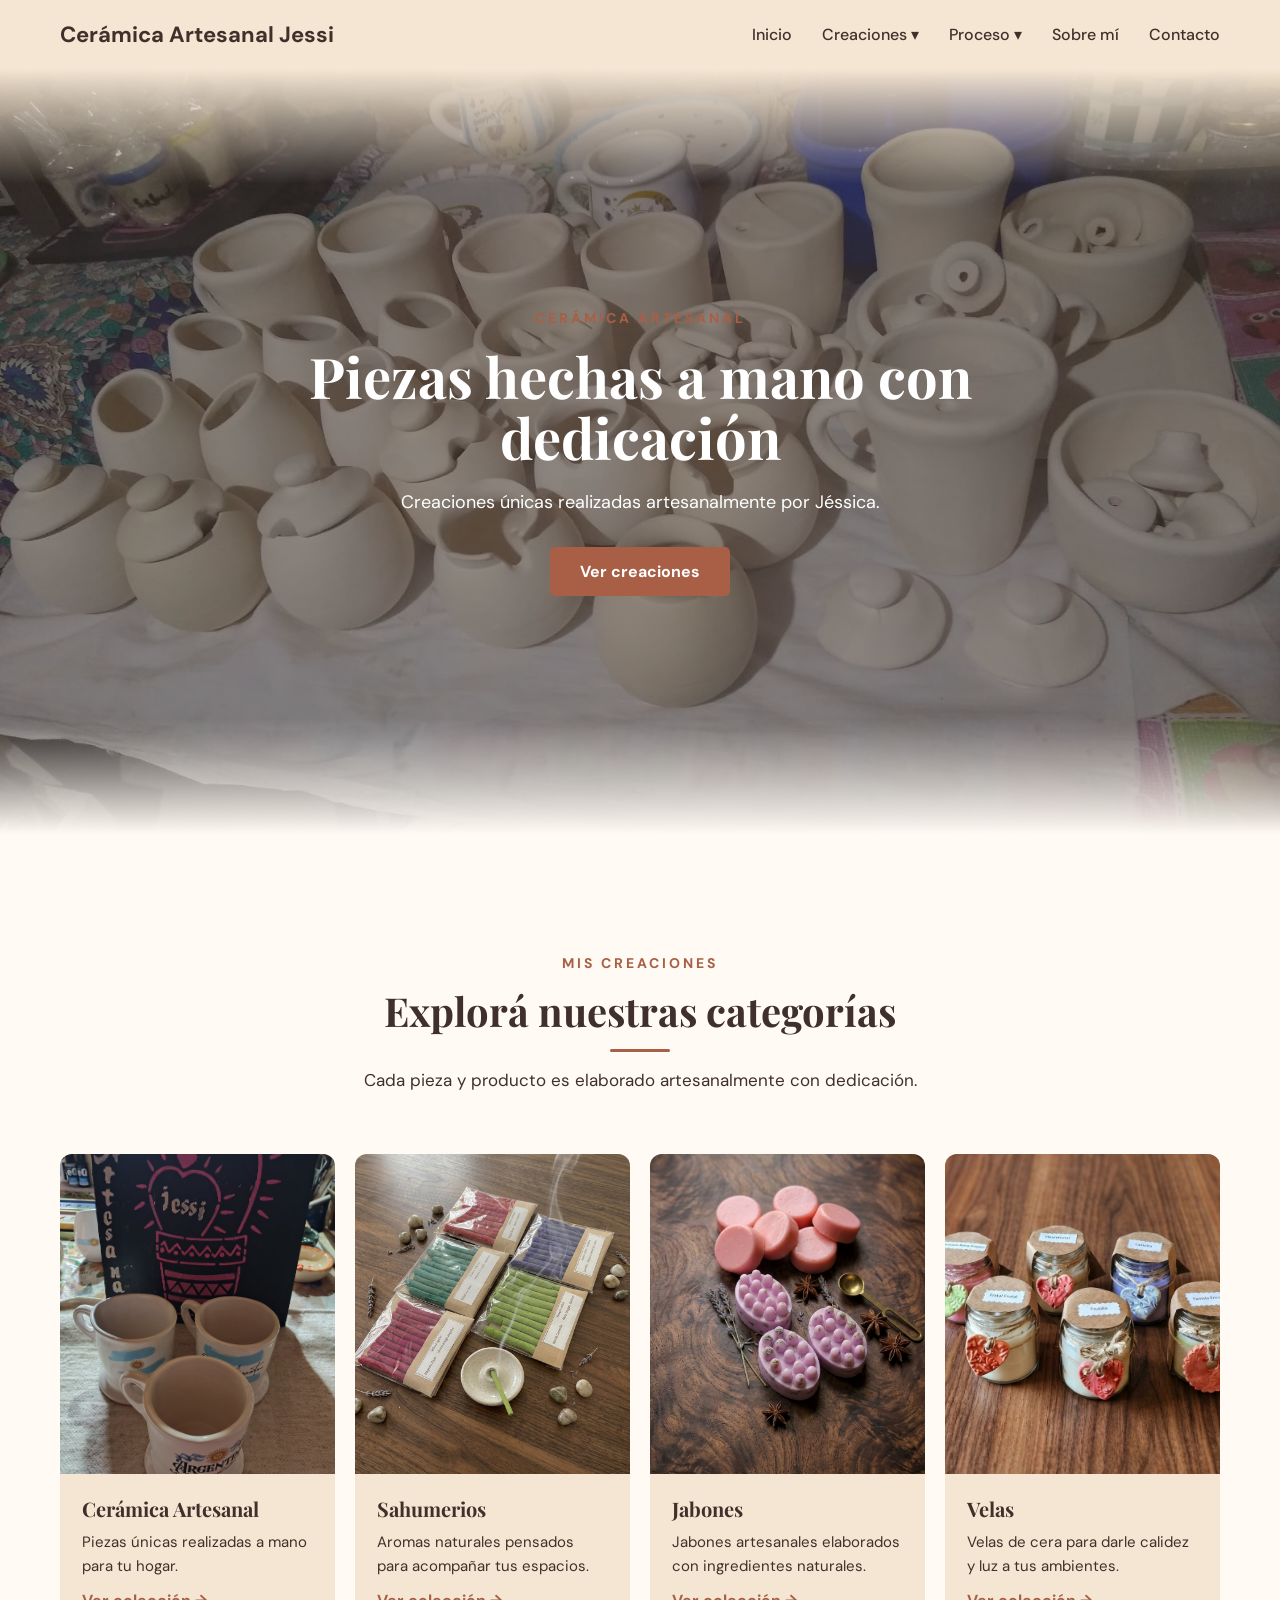
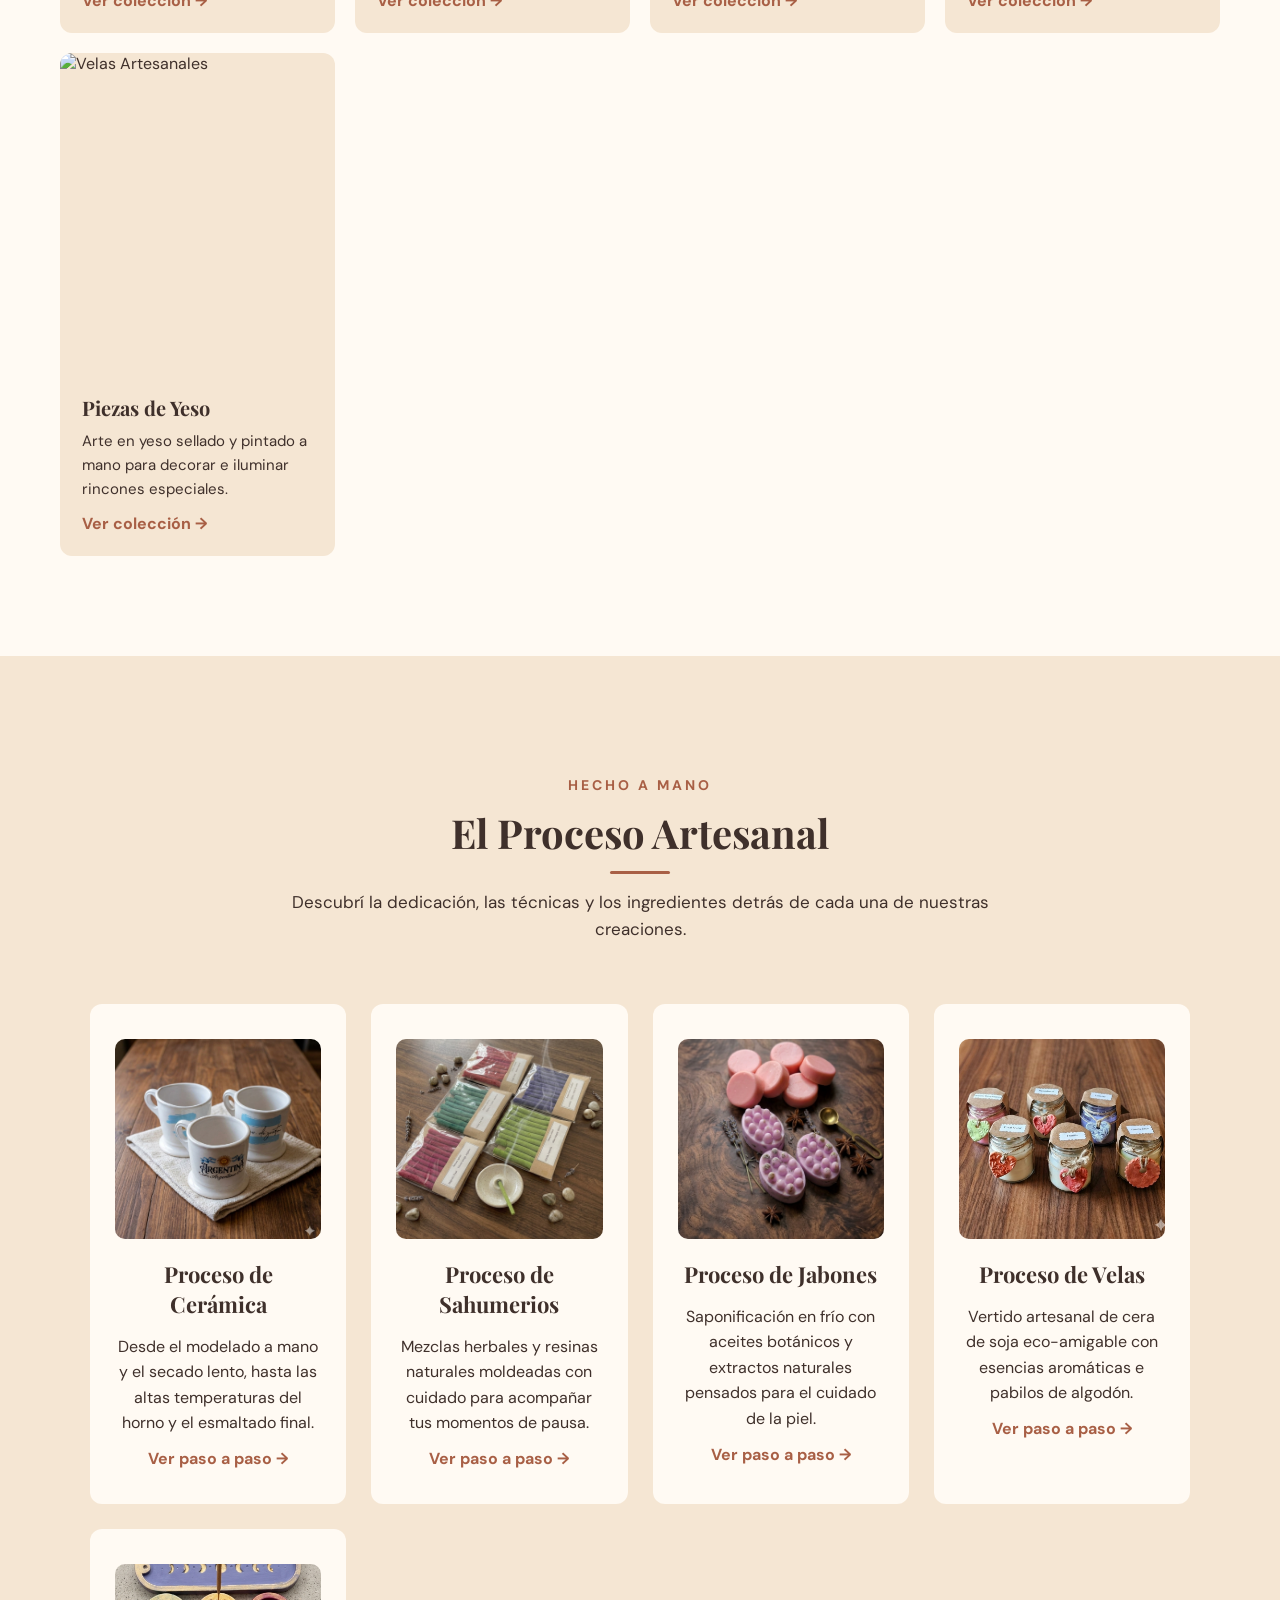
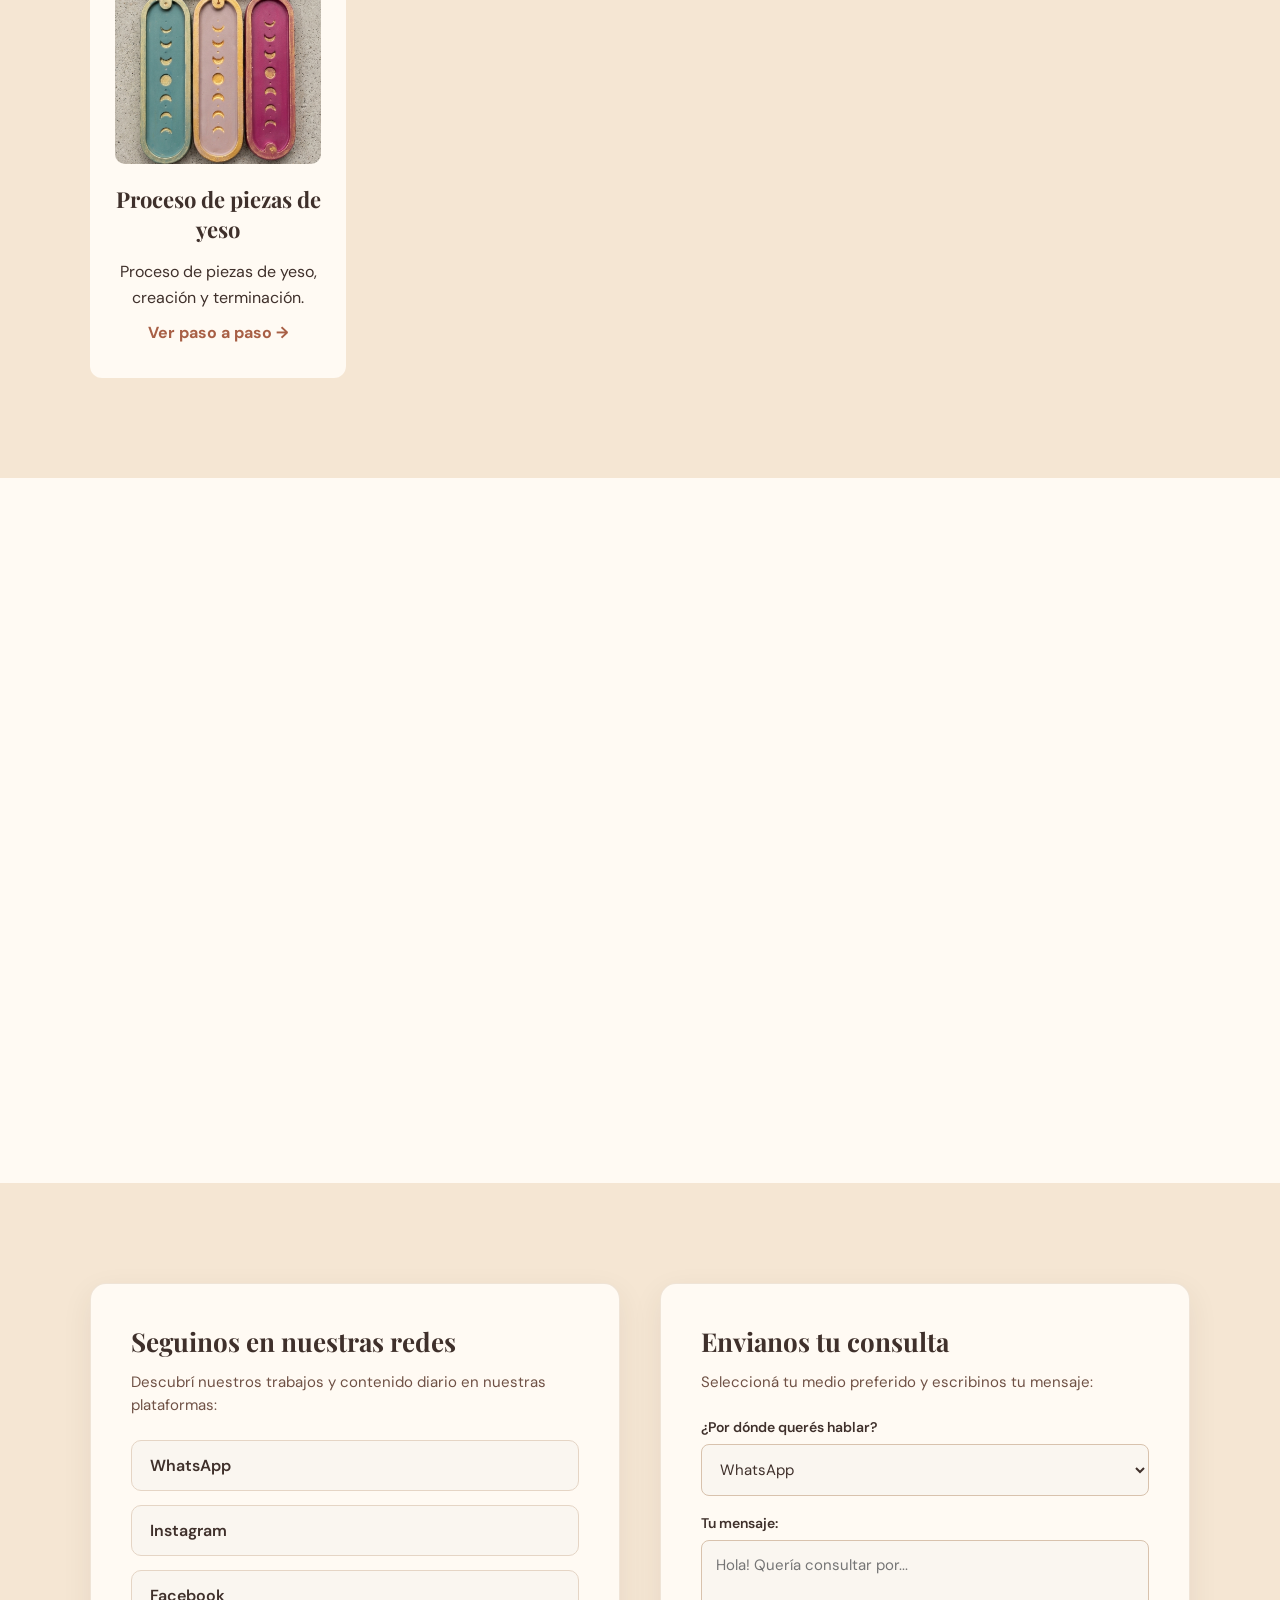
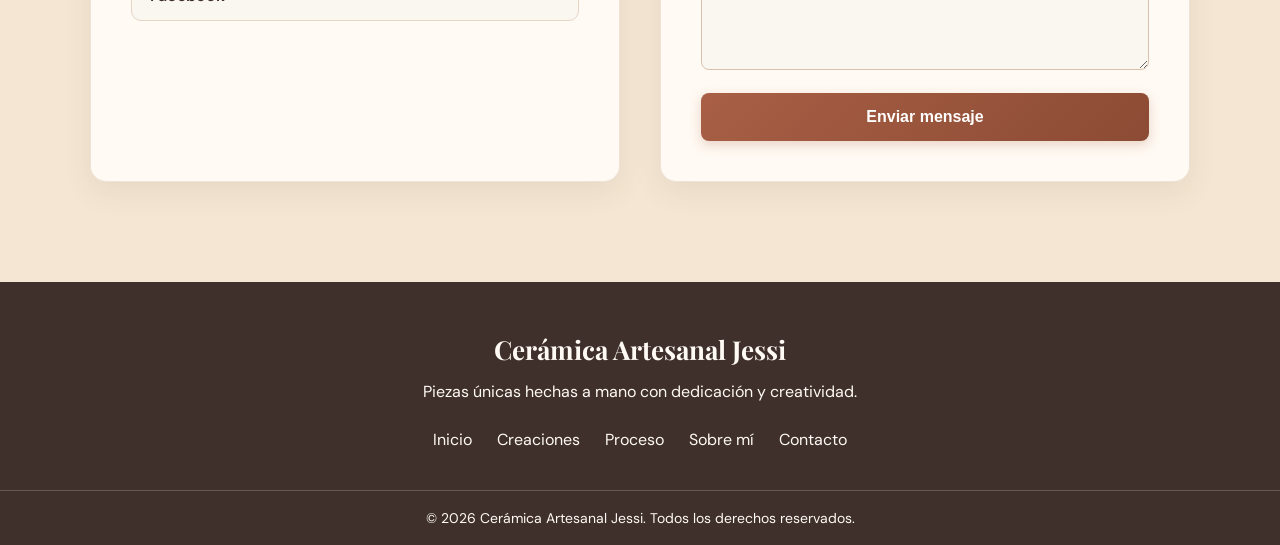
==== commit 4f62e81a: "Version Nueva" ====
--- a/index.html
+++ b/index.html
@@ -86,7 +86,7 @@
         </div>
 
         <div class="pieza">
-            <img src="img/Sahumerios/SahumeriosPortada.jpg" alt="Sahumerios Artesanales">
+            <img src="img/Sahumerios/sahumerio2.jpg" alt="Sahumerios Artesanales">
             <div class="pieza-info">
                 <h3>Sahumerios</h3>
                 <p>Aromas naturales pensados para acompañar tus espacios.</p>
@@ -104,7 +104,7 @@
         </div>
 
         <div class="pieza">
-            <img src="img/Velas/velas3.jpg" alt="Velas Artesanales">
+            <img src="img/Velas/velas1.jpg" alt="Velas Artesanales">
             <div class="pieza-info">
                 <h3>Velas</h3>
                 <p>Velas de cera para darle calidez y luz a tus ambientes.</p>
@@ -148,7 +148,7 @@
         </div>
 
         <div class="paso">
-            <img src="img/Procesos/SahumeriosPortada.jpg" alt="Proceso de Sahumerios" class="proceso-img">
+            <img src="img/Procesos/sahumerio2.jpg" alt="Proceso de Sahumerios" class="proceso-img">
             <h3>Proceso de Sahumerios</h3>
             <p>
                 Mezclas herbales y resinas naturales moldeadas con cuidado para acompañar tus momentos de pausa.
@@ -166,7 +166,7 @@
         </div>
 
         <div class="paso">
-            <img src="img/Procesos/velas3.jpg" alt="Proceso de Velas" class="proceso-img">
+            <img src="img/Procesos/velas1.jpg" alt="Proceso de Velas" class="proceso-img">
             <h3>Proceso de Velas</h3>
             <p>
                 Vertido artesanal de cera de soja eco-amigable con esencias aromáticas e pabilos de algodón.
@@ -191,7 +191,7 @@
 <section id="sobre-mi" class="sobre-mi">
 
     <div class="sobre-mi-imagen">
-        <img src="img/perfil-jessica.jpg" alt="Jéssica, creadora de Cerámica Artesanal Jessi">
+        <img src="img/perfil-jessica.jpeg" alt="Jéssica, creadora de Cerámica Artesanal Jessi">
     </div>
 
     <div class="sobre-mi-contenido">
